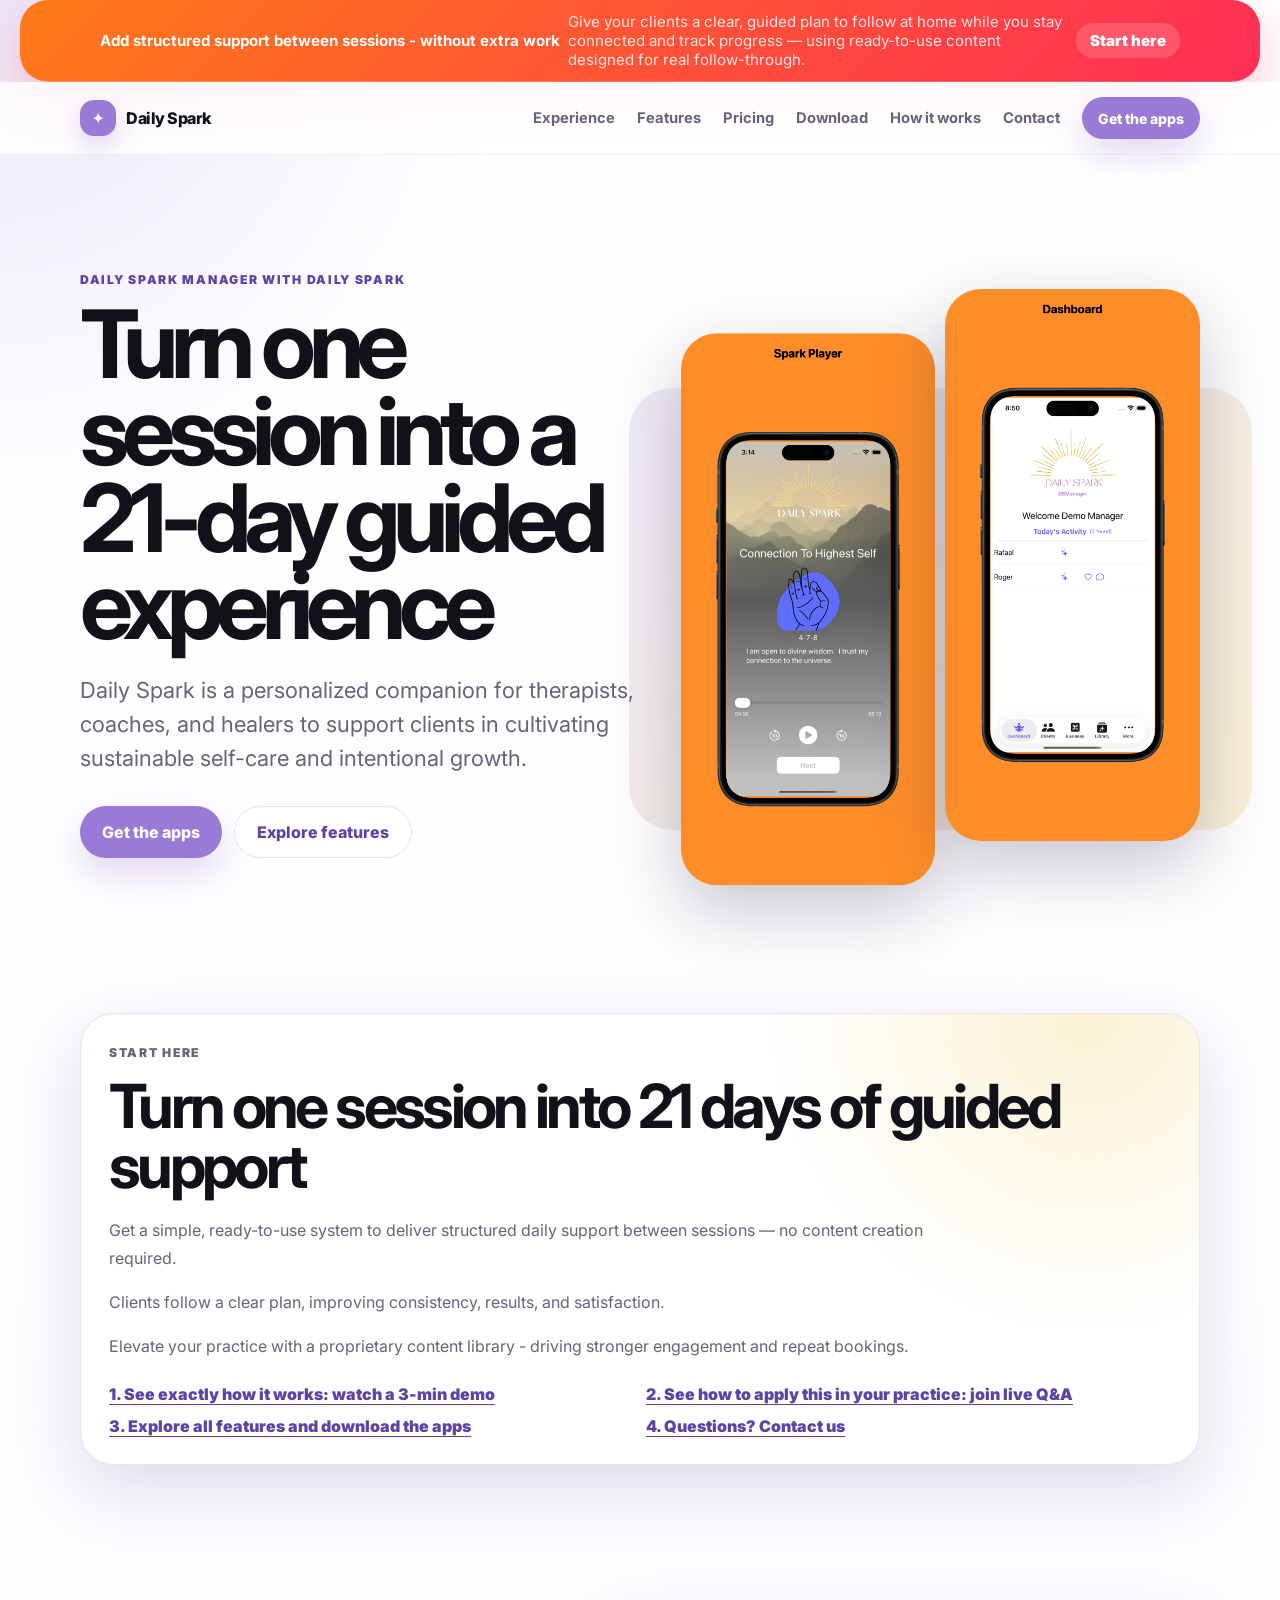
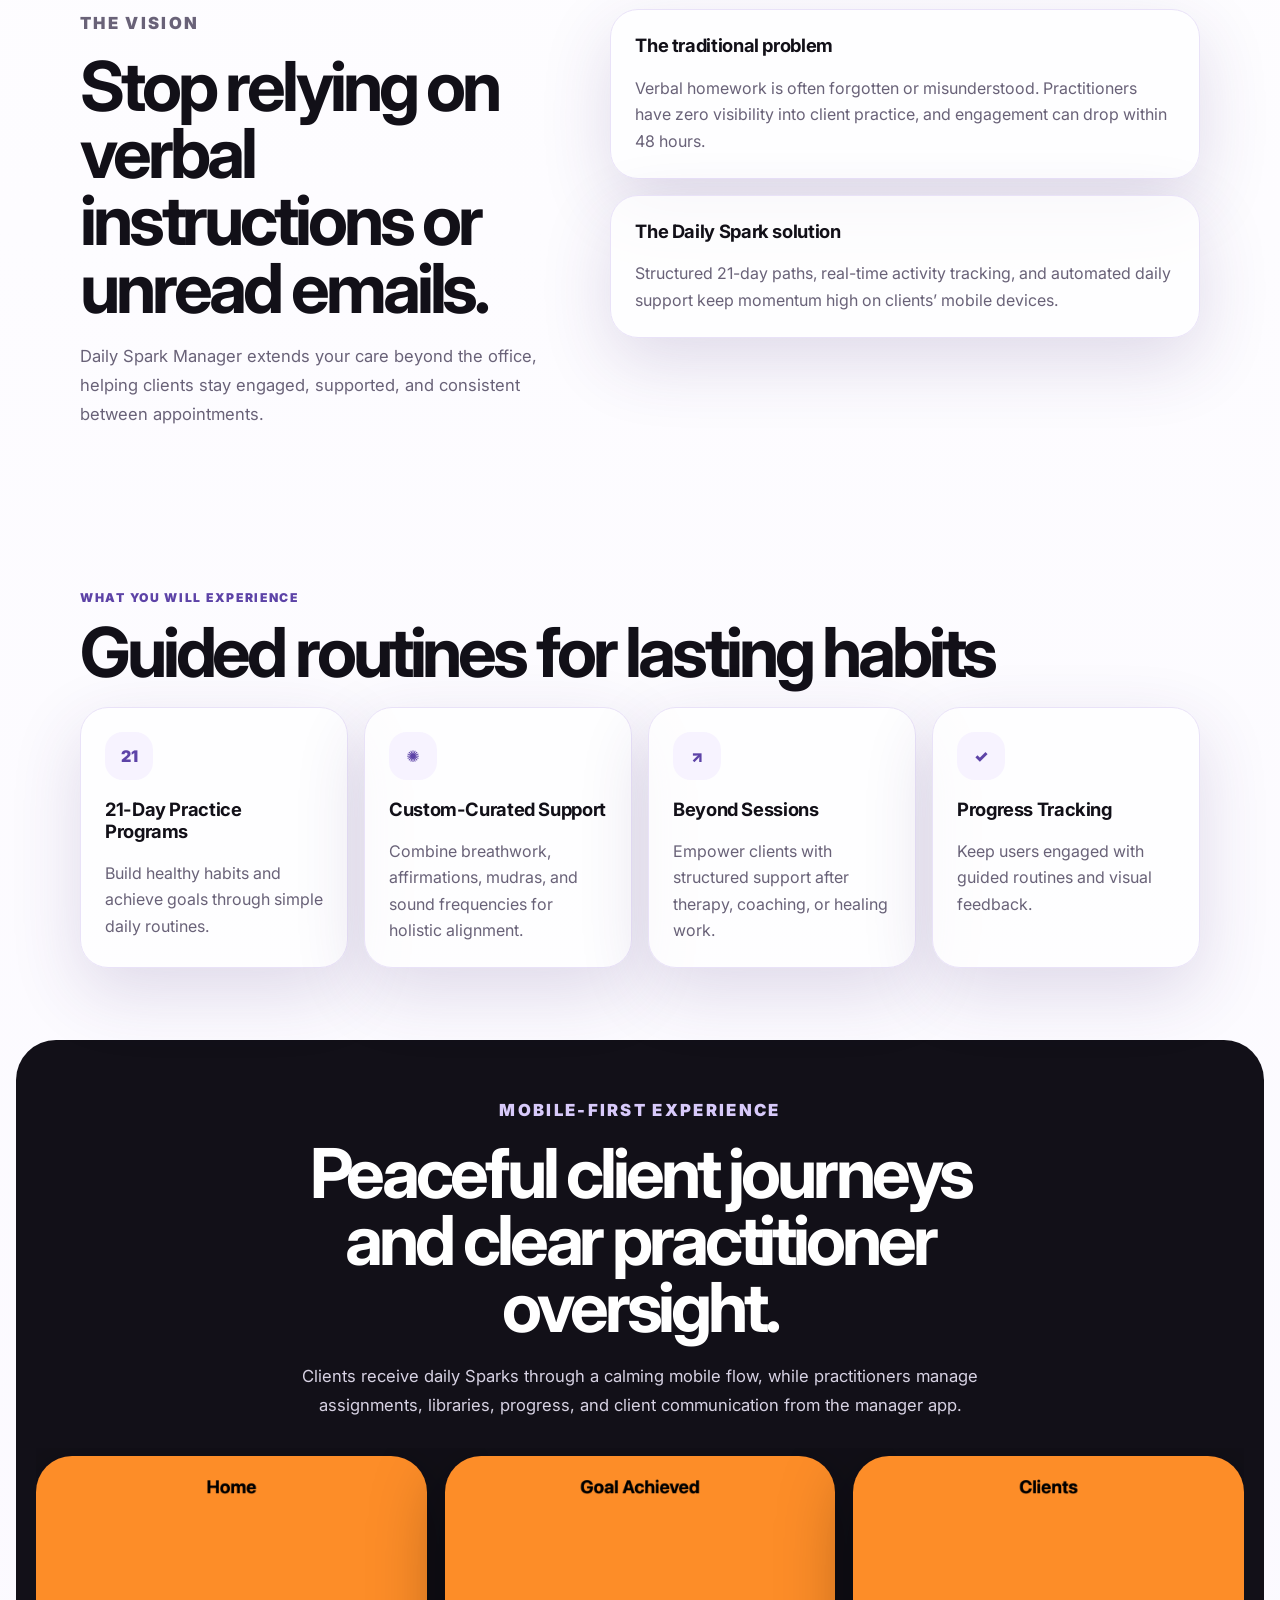
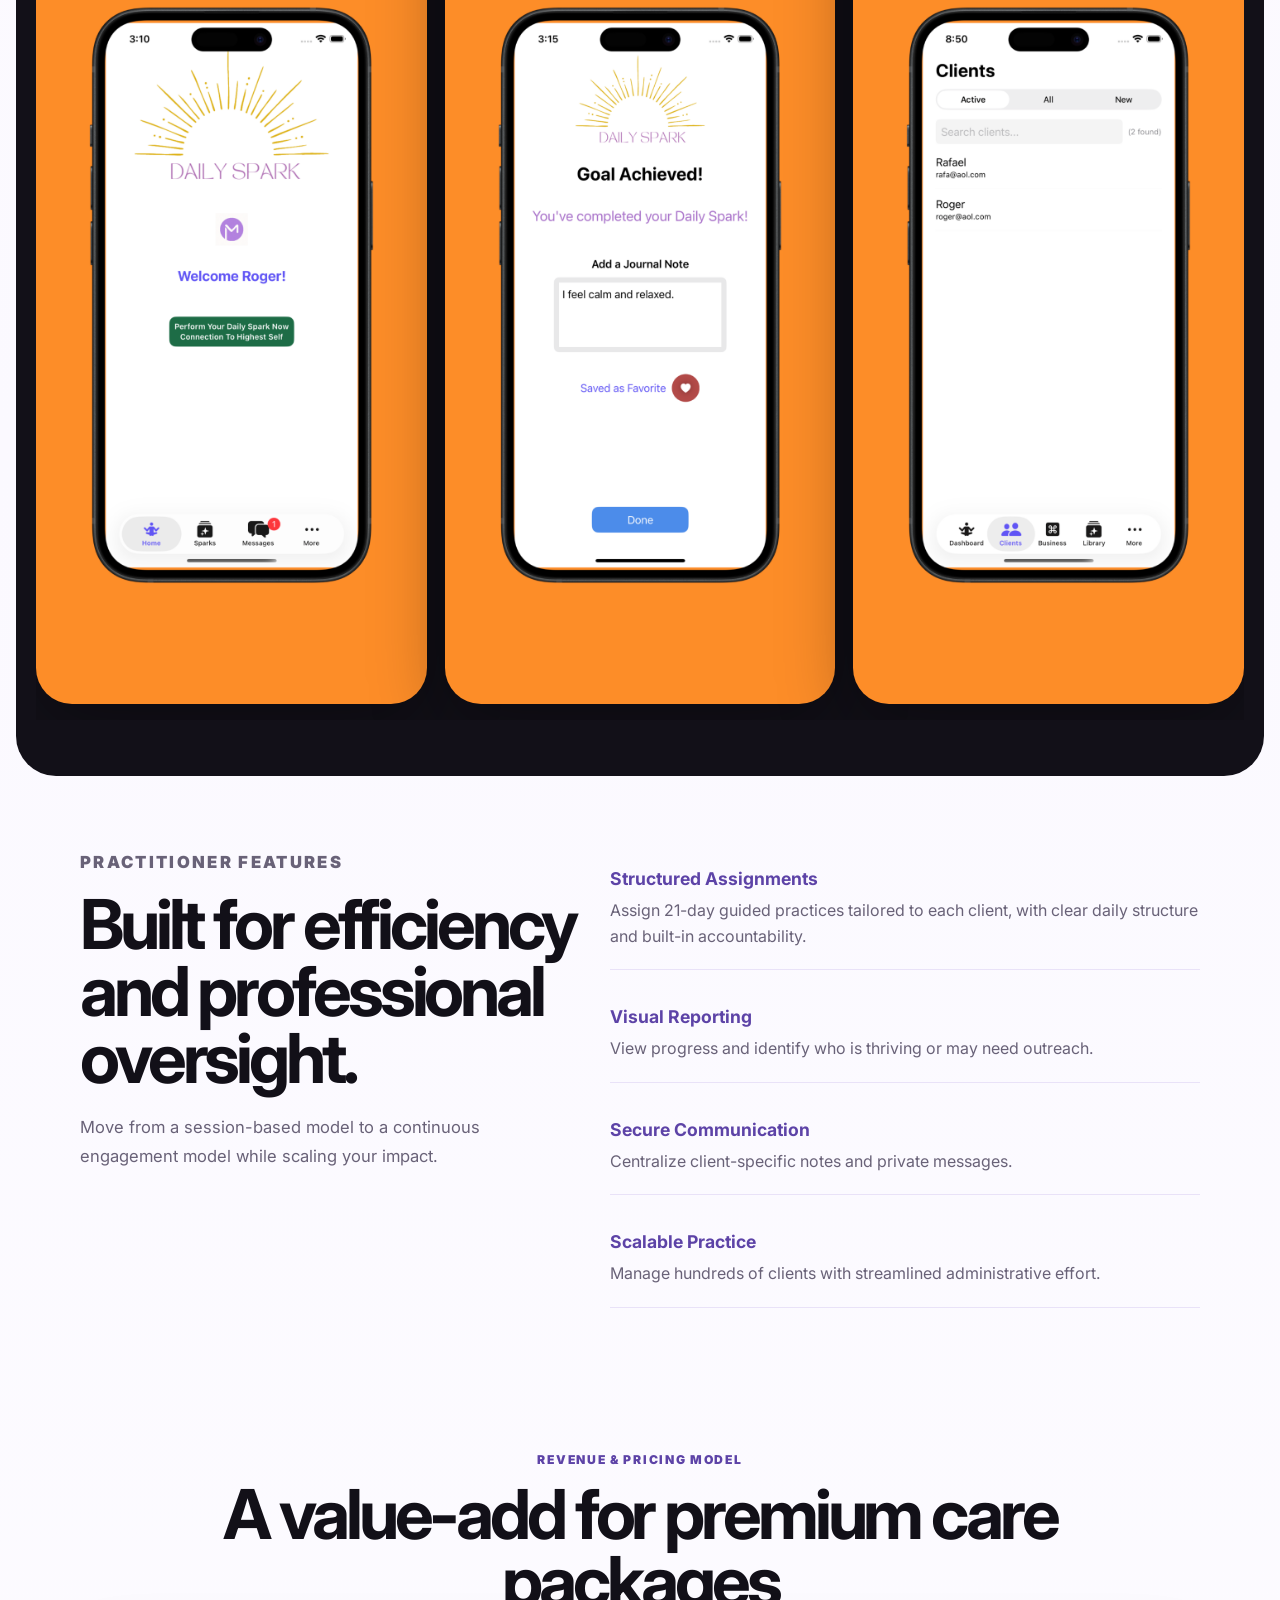
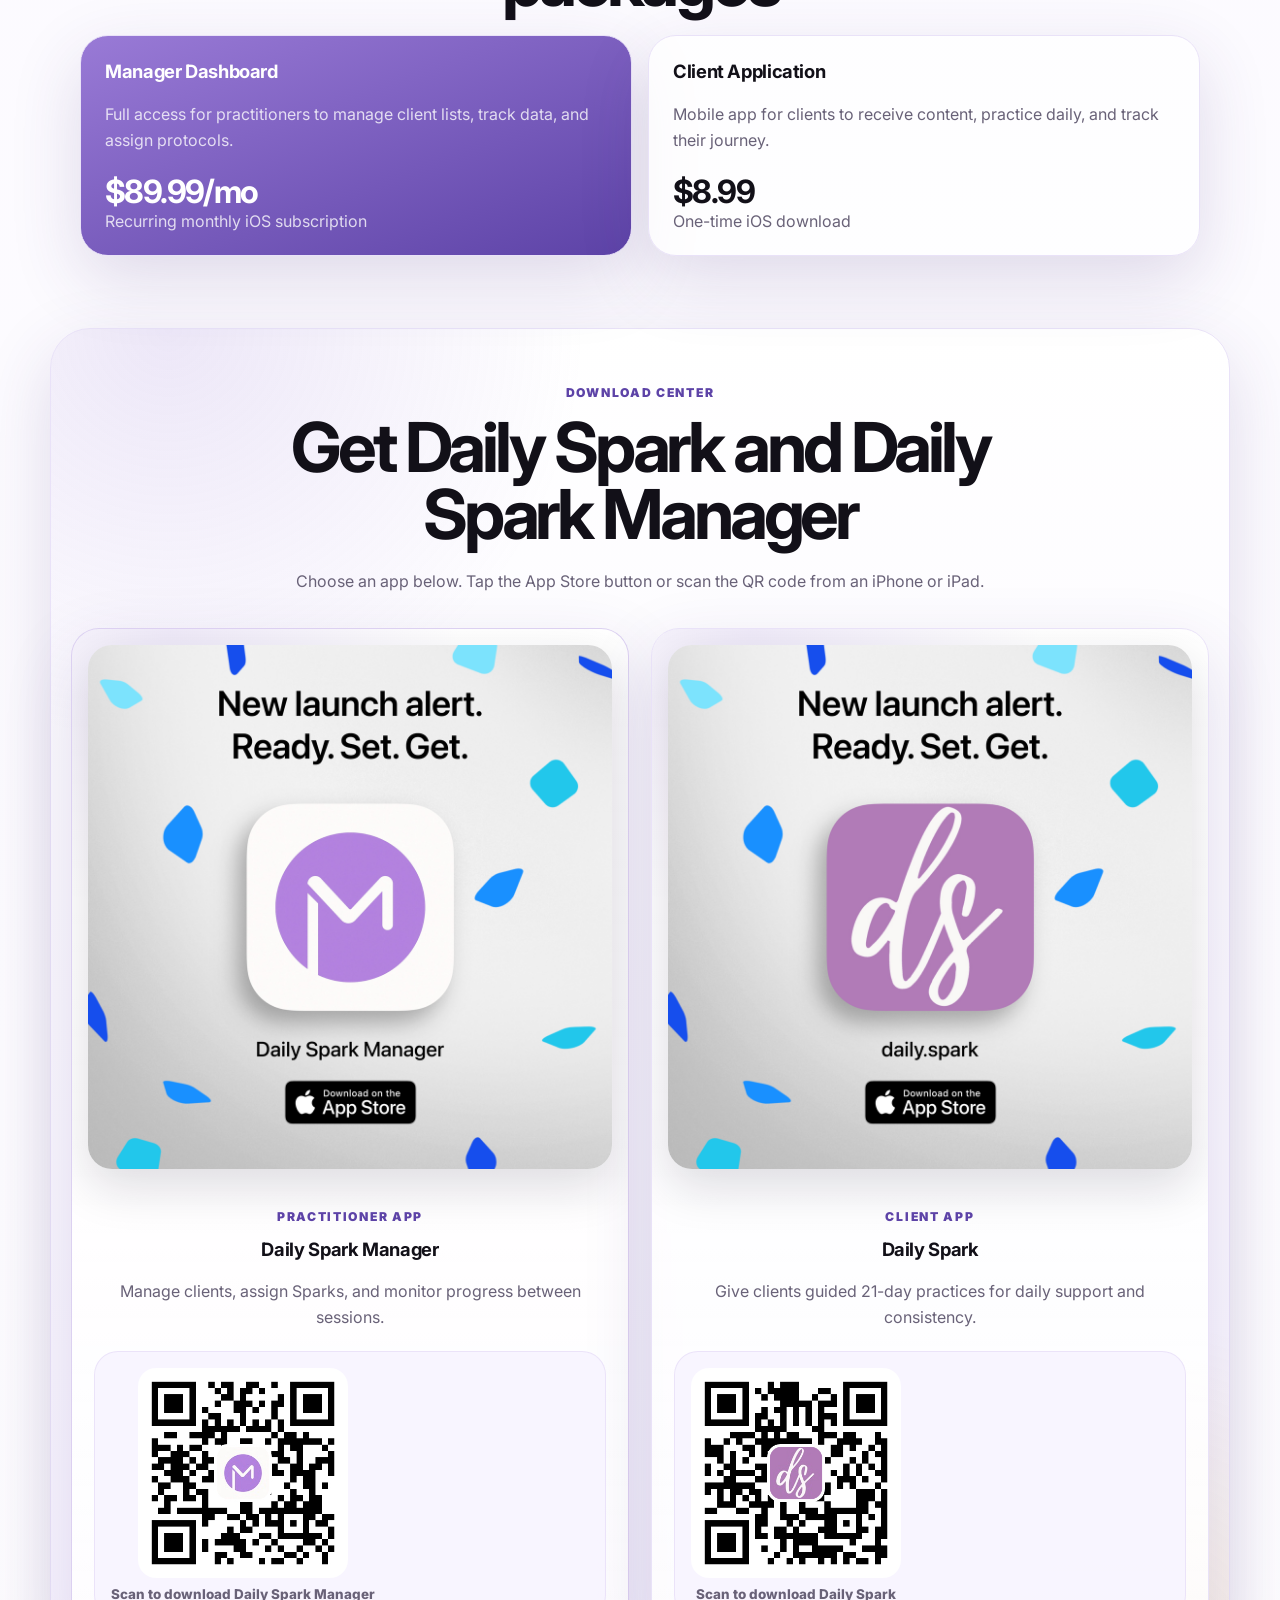
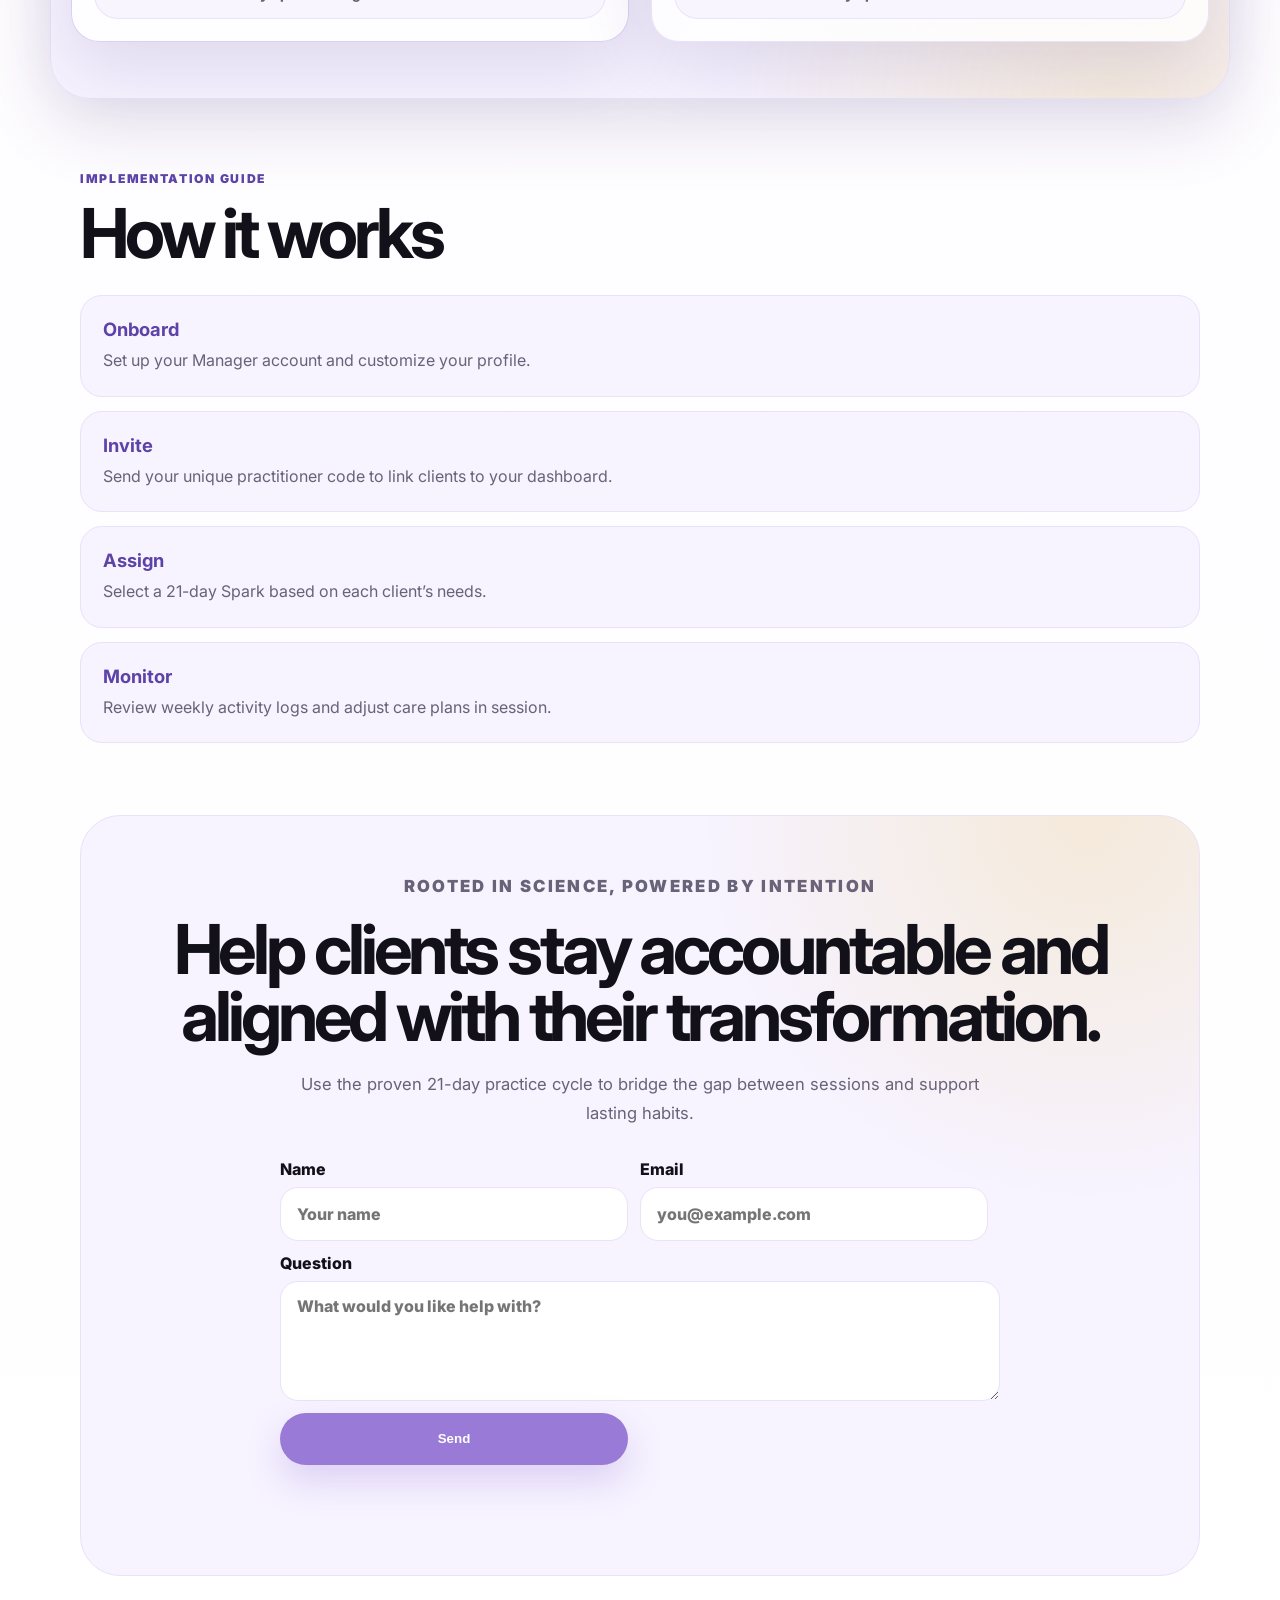
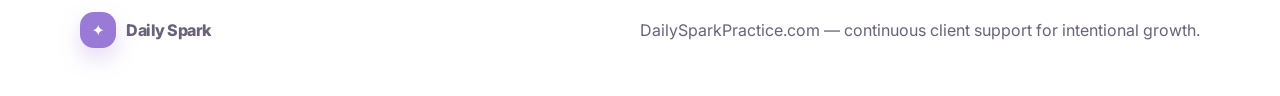
==== index.html @ 226b1ff0 "Add files via upload" ====
<!doctype html>
<html lang="en">
<head>
  <meta charset="utf-8" />
  <meta name="viewport" content="width=device-width, initial-scale=1" />
  <meta name="description" content="Daily Spark Manager helps practitioners turn one session into a guided 21-day client experience." />
  <title>Daily Spark Manager | 21-Day Guided Client Support</title>
  <link rel="preconnect" href="https://fonts.googleapis.com">
  <link rel="preconnect" href="https://fonts.gstatic.com" crossorigin>
  <link href="https://fonts.googleapis.com/css2?family=Inter:wght@400;500;600;700;800&display=swap" rel="stylesheet">
  <link rel="stylesheet" href="styles.css" />
</head>
<body>
  <div class="top-banner" role="region" aria-label="Getting started with Daily Spark Practice">
    <div class="top-banner-inner">
      <strong>Add structured support between sessions - without extra work</strong>
      <span>Give your clients a clear, guided plan to follow at home while you stay connected and track progress — using ready-to-use content designed for real follow-through.</span>
      <a href="#start-here">Start here</a>
    </div>
  </div>

  <header class="site-header" id="top">
    <nav class="nav" aria-label="Primary navigation">
      <a class="brand" href="#top" aria-label="Daily Spark home">
        <span class="brand-mark">✦</span>
        <span>Daily Spark</span>
      </a>
      <button class="nav-toggle" aria-controls="nav-links" aria-expanded="false">
        <span class="sr-only">Open menu</span>
        <span></span><span></span><span></span>
      </button>
      <div class="nav-links" id="nav-links">
        <a href="#experience">Experience</a>
        <a href="#features">Features</a>
        <a href="#pricing">Pricing</a>
        <a href="#download">Download</a>
        <a href="#how-it-works">How it works</a>
        <a href="#demo" data-conversion="contact_nav_click">Contact</a>
        <a class="button button-small" href="#download">Get the apps</a>
      </div>
    </nav>
  </header>

  <main>
    <section class="hero section" id="launch">
      <div class="hero-copy">
        <p class="eyebrow">Daily Spark Manager with Daily Spark</p>
        <h1>Turn one session into a 21-day guided experience</h1>
        <p class="lead">Daily Spark is a personalized companion for therapists, coaches, and healers to support clients in cultivating sustainable self-care and intentional growth.</p>
        <div class="hero-actions">
          <a class="button" href="#download">Get the apps</a>
          <a class="button button-ghost" href="#features">Explore features</a>
        </div>
      </div>
      <div class="hero-visual" aria-label="Daily Spark mobile app previews">
        <img src="assets/images/Daily-Spark-v1.2.6-iPhone-16e-6.7-Simple_2.png" alt="Daily Spark audio player screen on a phone mockup" />
        <img src="assets/images/DSManager-v1.26-iPhone-16e-6.7-Simple_0.png" alt="Daily Spark Manager dashboard screen on a phone mockup" />
      </div>
    </section>

    <section class="section start-here" id="start-here" aria-labelledby="start-title">
      <div class="start-card">
        <p class="eyebrow">Start here</p>
        <h2 id="start-title">Turn one session into 21 days of guided support</h2>
        <p>Get a simple, ready-to-use system to deliver structured daily support between sessions — no content creation required.</p>
        <p>Clients follow a clear plan, improving consistency, results, and satisfaction.</p>
        <p>Elevate your practice with a proprietary content library - driving stronger engagement and repeat bookings.</p>
        <div class="start-links" aria-label="Daily Spark Practice getting started links">
          <a  href="https://firebasestorage.googleapis.com/v0/b/dailyspark-f4dd8.firebasestorage.app/o/videos%2Fdsmanager-demo.mp4?alt=media&token=21f65a8e-a44b-440c-9970-813dde9a15a5" target="_blank" rel="noopener">1. See exactly how it works: watch a 3-min demo</a>
          <a href="https://meet.google.com/mmx-ggti-ioh" target="_blank" rel="noopener">2. See how to apply this in your practice: join live Q&amp;A</a>
          <a href="https://dailysparkpractice.com/" target="_blank" rel="noopener">3. Explore all features and download the apps</a>
          <a href="#demo" data-conversion="contact_start_here_click">4. Questions? Contact us</a>
        </div>
      </div>
    </section>

    <section class="section split" id="vision">
      <div>
        <p class="eyebrow">The vision</p>
        <h2>Stop relying on verbal instructions or unread emails.</h2>
        <p>Daily Spark Manager extends your care beyond the office, helping clients stay engaged, supported, and consistent between appointments.</p>
      </div>
      <div class="comparison">
        <article>
          <h3>The traditional problem</h3>
          <p>Verbal homework is often forgotten or misunderstood. Practitioners have zero visibility into client practice, and engagement can drop within 48 hours.</p>
        </article>
        <article>
          <h3>The Daily Spark solution</h3>
          <p>Structured 21-day paths, real-time activity tracking, and automated daily support keep momentum high on clients’ mobile devices.</p>
        </article>
      </div>
    </section>

    <section class="section cards-section" id="experience">
      <p class="eyebrow">What you will experience</p>
      <h2>Guided routines for lasting habits</h2>
      <div class="cards">
        <article class="card">
          <span>21</span>
          <h3>21-Day Practice Programs</h3>
          <p>Build healthy habits and achieve goals through simple daily routines.</p>
        </article>
        <article class="card">
          <span>✺</span>
          <h3>Custom-Curated Support</h3>
          <p>Combine breathwork, affirmations, mudras, and sound frequencies for holistic alignment.</p>
        </article>
        <article class="card">
          <span>↗</span>
          <h3>Beyond Sessions</h3>
          <p>Empower clients with structured support after therapy, coaching, or healing work.</p>
        </article>
        <article class="card">
          <span>✓</span>
          <h3>Progress Tracking</h3>
          <p>Keep users engaged with guided routines and visual feedback.</p>
        </article>
      </div>
    </section>

    <section class="section app-showcase" aria-label="Daily Spark app screenshots">
      <div class="showcase-copy">
        <p class="eyebrow">Mobile-first experience</p>
        <h2>Peaceful client journeys and clear practitioner oversight.</h2>
        <p>Clients receive daily Sparks through a calming mobile flow, while practitioners manage assignments, libraries, progress, and client communication from the manager app.</p>
      </div>
      <div class="phone-strip">
        <img src="assets/images/Daily-Spark-v1.2.6-iPhone-16e-6.7-Simple_0.png" alt="Daily Spark home screen" />
        <img src="assets/images/Daily-Spark-v1.2.6-iPhone-16e-6.7-Simple_3.png" alt="Daily Spark goal achieved screen" />
        <img src="assets/images/DSManager-v1.26-iPhone-16e-6.7-Simple_1.png" alt="Daily Spark Manager clients screen" />
      </div>
    </section>

    <section class="section split" id="features">
      <div>
        <p class="eyebrow">Practitioner features</p>
        <h2>Built for efficiency and professional oversight.</h2>
        <p>Move from a session-based model to a continuous engagement model while scaling your impact.</p>
      </div>
      <div class="feature-list">
        <div><strong>Structured Assignments</strong><span>Assign 21-day guided practices tailored to each client, with clear daily structure and built-in accountability.</span></div>
        <div><strong>Visual Reporting</strong><span>View progress and identify who is thriving or may need outreach.</span></div>
        <div><strong>Secure Communication</strong><span>Centralize client-specific notes and private messages.</span></div>
        <div><strong>Scalable Practice</strong><span>Manage hundreds of clients with streamlined administrative effort.</span></div>
      </div>
    </section>

    <section class="section pricing" id="pricing">
      <p class="eyebrow">Revenue & pricing model</p>
      <h2>A value-add for premium care packages</h2>
      <div class="pricing-grid">
        <article class="price-card featured">
          <h3>Manager Dashboard</h3>
          <p>Full access for practitioners to manage client lists, track data, and assign protocols.</p>
          <strong>$89.99/mo</strong>
          <span>Recurring monthly iOS subscription</span>
        </article>
        <article class="price-card">
          <h3>Client Application</h3>
          <p>Mobile app for clients to receive content, practice daily, and track their journey.</p>
          <strong>$8.99</strong>
          <span>One-time iOS download</span>
        </article>
      </div>
    </section>


    <section class="section download" id="download" aria-labelledby="download-title">
      <div class="download-copy">
        <p class="eyebrow">Download center</p>
        <h2 id="download-title">Get Daily Spark and Daily Spark Manager</h2>
        <p class="device-message" id="device-message">Choose an app below. Tap the App Store button or scan the QR code from an iPhone or iPad.</p>
      </div>

      <div class="download-grid download-grid-enhanced">
        <article class="download-card download-card-enhanced featured-download">
          <a class="launch-art-link" data-app="manager" href="https://apple.co/4cHG4O9" target="_blank" rel="noopener" aria-label="Open Daily Spark Manager on the App Store">
            <img class="launch-art" src="assets/images/launch-manager.png" alt="Daily Spark Manager launch alert with App Store badge">
          </a>
          <div class="download-content">
            <div>
              <p class="eyebrow">Practitioner app</p>
              <h3>Daily Spark Manager</h3>
              <p>Manage clients, assign Sparks, and monitor progress between sessions.</p>
            </div>
            <div class="download-actions" aria-label="Daily Spark Manager App Store and QR code links">
              <figure class="qr-wrap">
                <img class="qr" src="assets/images/qr-manager.png" alt="QR code for Daily Spark Manager on the App Store">
                <figcaption>Scan to download Daily Spark Manager</figcaption>
              </figure>
            </div>
          </div>
        </article>

        <article class="download-card download-card-enhanced">
          <a class="launch-art-link" data-app="daily" href="https://apple.co/4tFrUmq" target="_blank" rel="noopener" aria-label="Open Daily Spark on the App Store">
            <img class="launch-art" src="assets/images/launch-daily-spark.png" alt="Daily Spark launch alert with App Store badge">
          </a>
          <div class="download-content">
            <div>
              <p class="eyebrow">Client app</p>
              <h3>Daily Spark</h3>
              <p>Give clients guided 21-day practices for daily support and consistency.</p>
            </div>
            <div class="download-actions" aria-label="Daily Spark App Store and QR code links">
              <figure class="qr-wrap">
                <img class="qr" src="assets/images/qr-daily-spark.png" alt="QR code for Daily Spark on the App Store">
                <figcaption>Scan to download Daily Spark</figcaption>
              </figure>
            </div>
          </div>
        </article>
      </div>
    </section>

    <section class="section timeline" id="how-it-works">
      <p class="eyebrow">Implementation guide</p>
      <h2>How it works</h2>
      <ol>
        <li><strong>Onboard</strong><span>Set up your Manager account and customize your profile.</span></li>
        <li><strong>Invite</strong><span>Send your unique practitioner code to link clients to your dashboard.</span></li>
        <li><strong>Assign</strong><span>Select a 21-day Spark based on each client’s needs.</span></li>
        <li><strong>Monitor</strong><span>Review weekly activity logs and adjust care plans in session.</span></li>
      </ol>
    </section>

    <section class="section cta" id="demo">
      <p class="eyebrow">Rooted in science, powered by intention</p>
      <h2>Help clients stay accountable and aligned with their transformation.</h2>
      <p>Use the proven 21-day practice cycle to bridge the gap between sessions and support lasting habits.</p>
      <form class="demo-form" action="https://formspree.io/f/mvzlazrd" method="POST" aria-label="Contact form">
        <label>
          <span>Name</span>
          <input type="text" name="name" placeholder="Your name" required>
        </label>
        <label>
          <span>Email</span>
          <input type="email" name="email" placeholder="you@example.com" required>
        </label>
        <label class="full-field">
          <span>Question</span>
          <textarea name="message" placeholder="What would you like help with?"></textarea>
        </label>
        <input type="hidden" name="source" value="DailySparkPractice.com contact form">
        <input type="hidden" name="_subject" value="New Daily Spark Practice prospect">
        <button class="button" type="submit">Send</button>
      </form>
      <p class="form-note" role="status" aria-live="polite"></p>
      <div class="submission-success-panel" hidden>
        <div class="success-icon" aria-hidden="true">✓</div>
        <h3>Thanks, we’ll be in contact soon!</h3>
        <p>We received your information and will follow up shortly.</p>
      </div>
    </section>
  </main>

  <footer class="footer">
    <a class="brand" href="#top"><span class="brand-mark">✦</span><span>Daily Spark</span></a>
    <p>DailySparkPractice.com — continuous client support for intentional growth.</p>
  </footer>


  <div class="first-visit-modal" id="first-visit-modal" aria-hidden="true">
    <div class="modal-backdrop" data-modal-close></div>
    <section class="modal-card" role="dialog" aria-modal="true" aria-labelledby="modal-title">
      <button class="modal-close" type="button" data-modal-close aria-label="Close getting started pop-up">×</button>
      <p class="eyebrow">Start here</p>
      <h2 id="modal-title">Add structured support between sessions—without extra work</h2>
      <p>Give your clients a clear, guided plan to follow at home while you stay connected and track progress—using ready-to-use content designed for real follow-through.</p>
      <div class="modal-actions">
        <a class="button video-link" href="https://firebasestorage.googleapis.com/v0/b/dailyspark-f4dd8.firebasestorage.app/o/videos%2Fdsmanager-demo.mp4?alt=media&token=21f65a8e-a44b-440c-9970-813dde9a15a5" target="_blank" rel="noopener">1. See exactly how it works: watch a 3-min demo</a>
        <a class="button button-ghost" href="https://meet.google.com/mmx-ggti-ioh" target="_blank" rel="noopener">2. See how to apply this in your practice: join live Q&amp;A</a>
        <a class="text-link" href="https://dailysparkpractice.com/" target="_blank" rel="noopener">3. Explore all features and download the apps</a>
        <a class="text-link" href="#demo" data-conversion="contact_modal_click">4. Questions? Contact us</a>
      </div>
    </section>
  </div>


  <script type="module" src="script.js"></script>
</body>
</html>
---- styles.css ----
:root {
  --spark: #997AD6;
  --spark-dark: #5d43a7;
  --ink: #121018;
  --muted: #696278;
  --soft: #f7f3ff;
  --line: #e9e2f8;
  --white: #ffffff;
  --gold: #e8b818;
  --radius: 28px;
  --shadow: 0 24px 70px rgba(67, 45, 120, 0.16);
}

* { box-sizing: border-box; }

html { scroll-behavior: smooth; }

body {
  margin: 0;
  font-family: Inter, system-ui, -apple-system, BlinkMacSystemFont, "Segoe UI", sans-serif;
  color: var(--ink);
  background:
    radial-gradient(circle at top left, rgba(153, 122, 214, 0.18), transparent 32rem),
    linear-gradient(180deg, #fff 0%, #fbf9ff 45%, #fff 100%);
}

img { display: block; max-width: 100%; }

a { color: inherit; text-decoration: none; }

.section {
  width: min(1120px, calc(100% - 32px));
  margin: 0 auto;
  padding: 72px 0;
}

.site-header {
  position: sticky;
  top: 0;
  z-index: 20;
  background: rgba(255, 255, 255, 0.82);
  backdrop-filter: blur(18px);
  border-bottom: 1px solid rgba(153, 122, 214, 0.12);
}

.nav {
  width: min(1120px, calc(100% - 32px));
  margin: 0 auto;
  min-height: 72px;
  display: flex;
  align-items: center;
  justify-content: space-between;
  gap: 24px;
}

.brand {
  display: inline-flex;
  align-items: center;
  gap: 10px;
  font-weight: 800;
  letter-spacing: -0.03em;
}

.brand-mark {
  display: grid;
  place-items: center;
  width: 36px;
  height: 36px;
  border-radius: 14px;
  background: var(--spark);
  color: var(--white);
  box-shadow: 0 10px 22px rgba(153, 122, 214, 0.28);
}

.nav-links {
  display: flex;
  align-items: center;
  gap: 22px;
  color: var(--muted);
  font-weight: 700;
  font-size: 0.92rem;
}

.nav-links a:hover { color: var(--spark-dark); }

.nav-toggle { display: none; }

.button {
  display: inline-flex;
  justify-content: center;
  align-items: center;
  min-height: 52px;
  padding: 0 22px;
  border: 0;
  border-radius: 999px;
  background: var(--spark);
  color: var(--white);
  font-weight: 800;
  cursor: pointer;
  box-shadow: 0 16px 34px rgba(153, 122, 214, 0.28);
}

.button-small {
  min-height: 42px;
  padding: 0 16px;
  font-size: 0.88rem;
}

.button-ghost {
  background: var(--white);
  color: var(--spark-dark);
  border: 1px solid var(--line);
  box-shadow: none;
}

.hero {
  min-height: calc(100svh - 72px);
  display: grid;
  grid-template-columns: 1fr;
  gap: 38px;
  align-items: center;
  padding-top: 48px;
}

.eyebrow {
  margin: 0 0 14px;
  color: var(--spark-dark);
  text-transform: uppercase;
  letter-spacing: 0.14em;
  font-size: 0.76rem;
  font-weight: 900;
}

h1, h2, h3, p { margin-top: 0; }

h1 {
  font-size: clamp(2.8rem, 12vw, 5.9rem);
  line-height: 0.92;
  letter-spacing: -0.075em;
  margin-bottom: 24px;
}

h2 {
  font-size: clamp(2rem, 7vw, 4.3rem);
  line-height: 0.98;
  letter-spacing: -0.06em;
  margin-bottom: 20px;
}

h3 {
  font-size: 1.15rem;
  letter-spacing: -0.02em;
}

.lead {
  font-size: clamp(1.1rem, 4vw, 1.38rem);
  line-height: 1.55;
  color: var(--muted);
  max-width: 760px;
}

.hero-actions {
  display: grid;
  gap: 12px;
  margin-top: 30px;
}

.hero-visual {
  position: relative;
  display: grid;
  grid-template-columns: 1fr 1fr;
  align-items: end;
  gap: 10px;
}

.hero-visual::before {
  content: "";
  position: absolute;
  inset: 18% -10% 2%;
  border-radius: 44px;
  background: linear-gradient(135deg, rgba(153, 122, 214, 0.15), rgba(232, 184, 24, 0.18));
  z-index: -1;
}

.hero-visual img {
  border-radius: 36px;
  filter: drop-shadow(0 24px 35px rgba(22, 14, 42, 0.24));
}

.hero-visual img:first-child { transform: translateY(8%); }

.split {
  display: grid;
  gap: 28px;
}

.split > div > p,
.showcase-copy p,
.cta p {
  color: var(--muted);
  line-height: 1.75;
  font-size: 1.04rem;
}

.comparison,
.feature-list,
.pricing-grid,
.cards {
  display: grid;
  gap: 16px;
}

.comparison article,
.card,
.price-card {
  padding: 24px;
  border: 1px solid var(--line);
  border-radius: var(--radius);
  background: rgba(255, 255, 255, 0.74);
  box-shadow: var(--shadow);
}

.comparison p,
.card p,
.price-card p {
  color: var(--muted);
  line-height: 1.65;
  margin-bottom: 0;
}

.card span {
  display: inline-grid;
  place-items: center;
  width: 48px;
  height: 48px;
  margin-bottom: 18px;
  border-radius: 18px;
  color: var(--spark-dark);
  background: var(--soft);
  font-weight: 900;
}

.app-showcase {
  width: min(1280px, calc(100% - 32px));
  padding: 56px 20px;
  border-radius: 40px;
  background: var(--ink);
  color: var(--white);
  overflow: hidden;
}

.app-showcase .eyebrow { color: #d8cafa; }

.showcase-copy { max-width: 760px; margin: 0 auto 28px; text-align: center; }

.showcase-copy p { color: #d7d2e3; }

.phone-strip {
  display: grid;
  grid-template-columns: repeat(3, minmax(185px, 1fr));
  gap: 18px;
  overflow-x: auto;
  padding: 8px 0 16px;
  scroll-snap-type: x mandatory;
}

.phone-strip img {
  min-width: 220px;
  border-radius: 36px;
  scroll-snap-align: center;
  filter: drop-shadow(0 20px 36px rgba(0, 0, 0, 0.35));
}

.feature-list div {
  display: grid;
  gap: 8px;
  padding: 20px 0;
  border-bottom: 1px solid var(--line);
}

.feature-list strong { color: var(--spark-dark); font-size: 1.1rem; }
.feature-list span { color: var(--muted); line-height: 1.65; }

.pricing { text-align: center; }

.price-card {
  text-align: left;
}

.price-card strong {
  display: block;
  margin-top: 18px;
  font-size: 2rem;
  letter-spacing: -0.05em;
}

.price-card span { color: var(--muted); }

.price-card.featured {
  background: linear-gradient(160deg, var(--spark), var(--spark-dark));
  color: var(--white);
}

.price-card.featured p,
.price-card.featured span { color: rgba(255,255,255,0.78); }

.timeline ol {
  list-style: none;
  padding: 0;
  margin: 28px 0 0;
  display: grid;
  gap: 14px;
}

.timeline li {
  display: grid;
  gap: 8px;
  padding: 22px;
  border-radius: 22px;
  background: var(--soft);
  border: 1px solid var(--line);
}

.timeline strong {
  color: var(--spark-dark);
  font-size: 1.15rem;
}

.timeline span { color: var(--muted); line-height: 1.6; }

.cta {
  text-align: center;
  padding: 56px 22px;
  border-radius: 40px;
  background:
    radial-gradient(circle at 90% 0%, rgba(232, 184, 24, 0.16), transparent 24rem),
    var(--soft);
  border: 1px solid var(--line);
}

.cta p { max-width: 720px; margin-inline: auto; }

.demo-form {
  margin: 30px auto 0;
  max-width: 720px;
  display: grid;
  gap: 12px;
  text-align: left;
}

.demo-form label {
  display: grid;
  gap: 8px;
  font-weight: 800;
}

input {
  width: 100%;
  min-height: 54px;
  border: 1px solid var(--line);
  border-radius: 18px;
  padding: 0 16px;
  font: inherit;
  outline: none;
}

input:focus {
  border-color: var(--spark);
  box-shadow: 0 0 0 4px rgba(153, 122, 214, 0.14);
}

#demo,
#start-here,
#download,
#features,
#pricing,
#how-it-works,
#experience {
  scroll-margin-top: 112px;
}

textarea {
  width: 100%;
  min-height: 120px;
  border: 1px solid var(--line);
  border-radius: 18px;
  padding: 14px 16px;
  font: inherit;
  resize: vertical;
  outline: none;
}

textarea:focus {
  border-color: var(--spark);
  box-shadow: 0 0 0 4px rgba(153, 122, 214, 0.14);
}

.demo-form .full-field {
  grid-column: 1 / -1;
}

.demo-form .button[disabled] {
  cursor: wait;
  opacity: 0.72;
}

.form-note {
  min-height: 24px;
  margin-top: 14px;
  color: var(--spark-dark) !important;
  font-weight: 800;
}

.footer {
  width: min(1120px, calc(100% - 32px));
  margin: 0 auto;
  padding: 36px 0 48px;
  display: grid;
  gap: 16px;
  color: var(--muted);
}

.sr-only {
  position: absolute;
  width: 1px;
  height: 1px;
  overflow: hidden;
  clip: rect(0,0,0,0);
}


.download {
  width: min(1180px, calc(100% - 32px));
  padding: 56px 20px;
  border-radius: 40px;
  background:
    radial-gradient(circle at 10% 0%, rgba(153, 122, 214, 0.18), transparent 26rem),
    radial-gradient(circle at 90% 100%, rgba(232, 184, 24, 0.14), transparent 24rem),
    linear-gradient(180deg, #ffffff, #f7f3ff);
  border: 1px solid var(--line);
  box-shadow: var(--shadow);
}

.download-copy {
  max-width: 780px;
  margin: 0 auto 32px;
  text-align: center;
}

.device-message {
  color: var(--muted);
  line-height: 1.7;
  margin-bottom: 0;
}

.download-grid {
  display: grid;
  gap: 22px;
}

.download-grid-enhanced {
  align-items: stretch;
}

.download-card {
  display: grid;
  gap: 18px;
  justify-items: center;
  padding: 24px;
  border: 1px solid var(--line);
  border-radius: 28px;
  background: rgba(255, 255, 255, 0.86);
  text-align: center;
}

.download-card-enhanced {
  position: relative;
  overflow: hidden;
  padding: 0;
  align-content: start;
  background:
    linear-gradient(180deg, rgba(255,255,255,0.96), rgba(255,255,255,0.82));
  box-shadow: 0 24px 70px rgba(67, 45, 120, 0.14);
}

.download-card-enhanced::before {
  content: "";
  position: absolute;
  inset: 0;
  background: radial-gradient(circle at 18% 0%, rgba(153, 122, 214, 0.16), transparent 18rem);
  pointer-events: none;
}

.featured-download {
  border-color: rgba(153, 122, 214, 0.34);
}

.launch-art-link {
  position: relative;
  z-index: 1;
  display: block;
  width: 100%;
  padding: 16px 16px 0;
  transition: transform 180ms ease, filter 180ms ease;
}

.launch-art-link:hover {
  transform: translateY(-2px);
  filter: drop-shadow(0 12px 24px rgba(22, 14, 42, 0.16));
}

.launch-art {
  width: 100%;
  border-radius: 24px;
  box-shadow: 0 18px 48px rgba(22, 14, 42, 0.14);
}

.download-content {
  position: relative;
  z-index: 1;
  display: grid;
  gap: 20px;
  width: 100%;
  padding: 22px;
}

.download-card p:not(.eyebrow) {
  color: var(--muted);
  line-height: 1.65;
  margin-bottom: 0;
}

.download-actions {
  display: grid;
  gap: 18px;
  align-items: center;
  justify-items: center;
  padding: 16px;
  border-radius: 24px;
  background: rgba(247, 243, 255, 0.82);
  border: 1px solid rgba(153, 122, 214, 0.14);
}

.qr-wrap {
  display: grid;
  gap: 8px;
  justify-items: center;
  margin: 0;
}

.qr-wrap figcaption {
  color: var(--muted);
  font-size: 0.84rem;
  font-weight: 800;
}

.qr {
  width: min(210px, 70vw);
  border-radius: 18px;
  background: var(--white);
  margin: 0 auto;
  display: block;
}

.store-link {
  display: inline-flex;
  transition: transform 180ms ease, filter 180ms ease;
}

.store-link:hover {
  transform: translateY(-2px);
  filter: drop-shadow(0 10px 18px rgba(22, 14, 42, 0.18));
}

.store-link img {
  width: 184px;
  height: auto;
}

html.device-ios .download-card {
  border-color: rgba(153, 122, 214, 0.36);
}

html.device-ios .device-message::after {
  content: " We detected an iPhone or iPad, so the buttons and launch graphics open directly in the App Store.";
}

html.device-android .device-message::after {
  content: " Daily Spark is currently available for iOS. Use the QR code from an iPhone or iPad.";
}

.mobile-download-cta {
  position: fixed;
  left: 16px;
  right: 16px;
  bottom: 16px;
  z-index: 30;
  display: grid;
  place-items: center;
  min-height: 54px;
  border-radius: 999px;
  background: var(--spark);
  color: var(--white);
  font-weight: 900;
  box-shadow: 0 18px 42px rgba(93, 67, 167, 0.35);
}

@media (min-width: 760px) {
  .download-grid {
    grid-template-columns: 1fr 1fr;
  }

  .download-actions {
    grid-template-columns: 1fr auto;
    justify-items: start;
  }

  .qr-wrap {
    justify-items: center;
  }

  .mobile-download-cta {
    display: none;
  }
}

@media (max-width: 780px) {
  .nav-toggle {
    display: inline-grid;
    gap: 5px;
    border: 0;
    background: transparent;
    padding: 8px;
    cursor: pointer;
  }

  .nav-toggle span:not(.sr-only) {
    display: block;
    width: 24px;
    height: 2px;
    background: var(--ink);
    border-radius: 99px;
  }

  .nav-links {
    position: absolute;
    inset: 72px 16px auto;
    display: none;
    padding: 18px;
    border: 1px solid var(--line);
    border-radius: 24px;
    background: var(--white);
    box-shadow: var(--shadow);
    flex-direction: column;
    align-items: stretch;
  }

  .nav-links.open { display: flex; }

  .nav-links .button { width: 100%; }
}

@media (min-width: 760px) {
  .hero {
    grid-template-columns: 1.04fr 0.96fr;
    padding-top: 64px;
  }

  .hero-actions {
    display: flex;
    align-items: center;
  }

  .split {
    grid-template-columns: 0.92fr 1.08fr;
    align-items: start;
  }

  .cards {
    grid-template-columns: repeat(4, 1fr);
  }

  .pricing-grid {
    grid-template-columns: 1fr 1fr;
  }

  .demo-form {
    grid-template-columns: 1fr 1fr auto;
    align-items: end;
  }

  .footer {
    grid-template-columns: auto 1fr;
    align-items: center;
    justify-content: space-between;
  }

  .footer p { text-align: right; margin: 0; }
}

.top-banner {
  background: linear-gradient(90deg, var(--spark-dark), var(--spark));
  color: var(--white);
  border-bottom: 1px solid rgba(255, 255, 255, 0.18);
}

.top-banner-inner {
  width: min(1120px, calc(100% - 32px));
  min-height: 54px;
  margin: 0 auto;
  display: grid;
  gap: 8px;
  align-items: center;
  padding: 12px 0;
  font-size: 0.94rem;
}

.top-banner-inner span { color: rgba(255, 255, 255, 0.84); }

.top-banner-inner a {
  justify-self: start;
  padding: 8px 14px;
  border-radius: 999px;
  background: rgba(255, 255, 255, 0.16);
  font-weight: 900;
}

.start-here { padding-top: 30px; }

.start-card {
  padding: 28px;
  border-radius: 34px;
  background:
    radial-gradient(circle at 90% 0%, rgba(232, 184, 24, 0.18), transparent 20rem),
    var(--white);
  border: 1px solid var(--line);
  box-shadow: var(--shadow);
}

.start-card h2 { font-size: clamp(2rem, 7vw, 3.8rem); }

.start-card p {
  max-width: 820px;
  color: var(--muted);
  line-height: 1.75;
}

.start-links {
  display: grid;
  gap: 12px;
  margin-top: 24px;
}

.start-links a,
.text-link {
  color: var(--spark-dark);
  font-weight: 900;
  text-decoration: underline;
  text-underline-offset: 4px;
}

.first-visit-modal {
  position: fixed;
  inset: 0;
  z-index: 100;
  display: none;
  place-items: center;
  padding: 20px;
}

.first-visit-modal.open { display: grid; }

.modal-backdrop {
  position: absolute;
  inset: 0;
  background: rgba(18, 16, 24, 0.58);
  backdrop-filter: blur(10px);
}

.modal-card {
  position: relative;
  width: min(680px, 100%);
  max-height: min(780px, calc(100svh - 40px));
  overflow: auto;
  padding: 30px;
  border-radius: 34px;
  background:
    radial-gradient(circle at 92% 0%, rgba(232, 184, 24, 0.18), transparent 20rem),
    var(--white);
  box-shadow: 0 30px 90px rgba(0, 0, 0, 0.28);
}

.modal-card h2 { font-size: clamp(2rem, 7vw, 3.5rem); }

.modal-card p {
  color: var(--muted);
  line-height: 1.7;
}

.modal-close {
  position: absolute;
  top: 14px;
  right: 14px;
  width: 42px;
  height: 42px;
  border: 0;
  border-radius: 999px;
  background: var(--soft);
  color: var(--ink);
  font-size: 1.7rem;
  line-height: 1;
  cursor: pointer;
}

.modal-actions {
  display: grid;
  gap: 12px;
  margin-top: 24px;
}

.modal-actions .button,
.modal-actions .button-ghost { width: 100%; }

body.modal-open { overflow: hidden; }

@media (min-width: 760px) {
  .top-banner-inner {
    grid-template-columns: auto 1fr auto;
  }

  .top-banner-inner a { justify-self: end; }

  .start-links {
    grid-template-columns: repeat(2, minmax(0, 1fr));
  }
}


.text-link {
  display: inline-flex;
  align-items: center;
  justify-content: center;
  margin-top: 4px;
  color: var(--spark-dark);
  font-weight: 900;
  text-decoration: none;
}

.text-link:hover {
  text-decoration: underline;
}

.demo-form.is-submitted {
  display: none;
}

.submission-success-panel {
  max-width: 620px;
  margin: 28px auto 0;
  padding: 28px;
  border-radius: 28px;
  background: var(--white);
  border: 1px solid var(--line);
  box-shadow: var(--shadow);
  text-align: center;
}

.submission-success-panel[hidden] {
  display: none;
}

.success-icon {
  width: 54px;
  height: 54px;
  margin: 0 auto 16px;
  display: grid;
  place-items: center;
  border-radius: 999px;
  background: var(--spark);
  color: var(--white);
  font-weight: 900;
  font-size: 1.4rem;
  box-shadow: 0 14px 30px rgba(153, 122, 214, 0.28);
}

.submission-success-panel h3 {
  margin-bottom: 8px;
  font-size: clamp(1.4rem, 4vw, 2rem);
}

.submission-success-panel p {
  margin-bottom: 0;
  color: var(--muted);
}




.video-link {
  white-space: nowrap;
}


/* --- Enhanced Attention Banner --- */

.top-banner,
.hero-banner,
.announcement-banner {
    background: linear-gradient(135deg, #ff7a18 0%, #ff2d55 100%);
    color: #ffffff;
    border-radius: 28px;
    box-shadow: 0 18px 50px rgba(255, 45, 85, 0.28);
}

.top-banner h1,
.hero-banner h1,
.announcement-banner h1,
.top-banner h2,
.hero-banner h2,
.announcement-banner h2 {
    color: #ffffff;
}

.top-banner p,
.hero-banner p,
.announcement-banner p {
    color: rgba(255,255,255,0.92);
}

@media (min-width: 1200px) {
    .top-banner,
    .hero-banner,
    .announcement-banner {
        max-width: 1440px;
        width: calc(100% - 40px);
        margin-left: auto;
        margin-right: auto;
        padding-left: 64px;
        padding-right: 64px;
    }
}
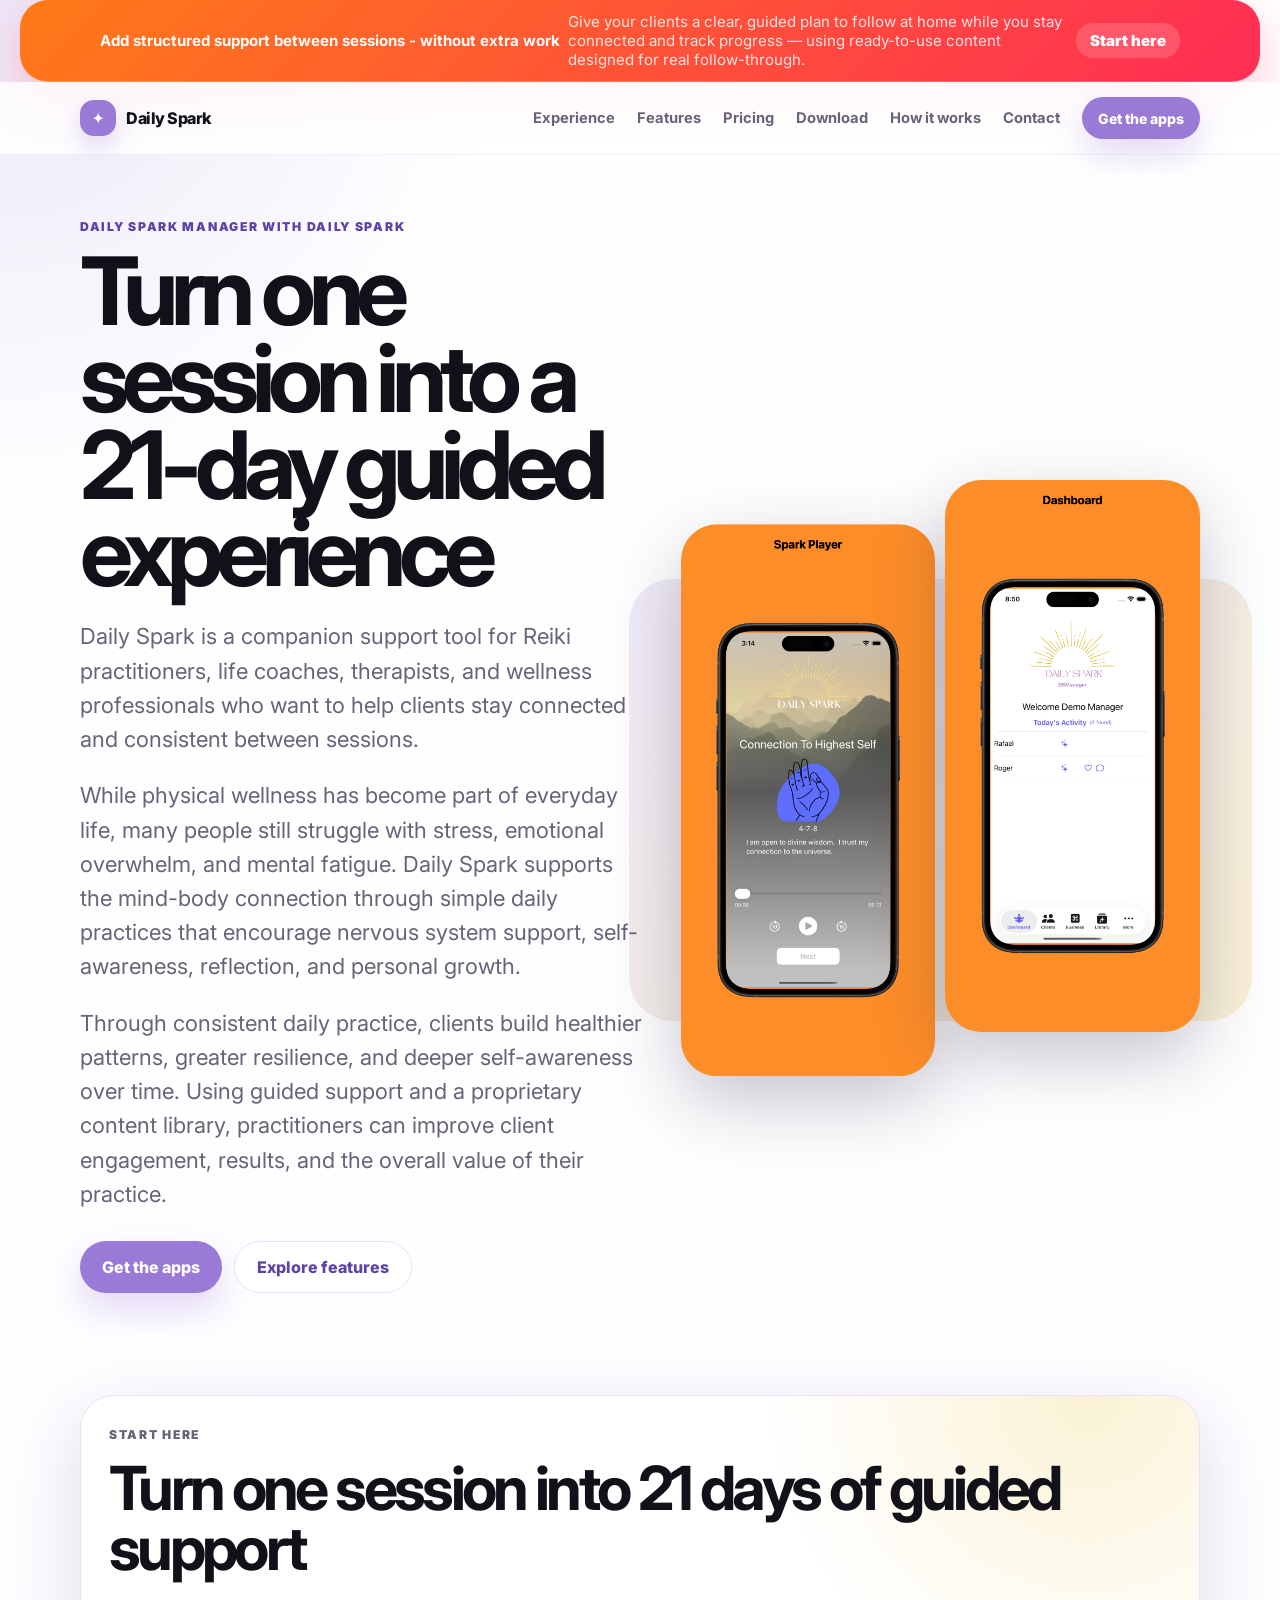
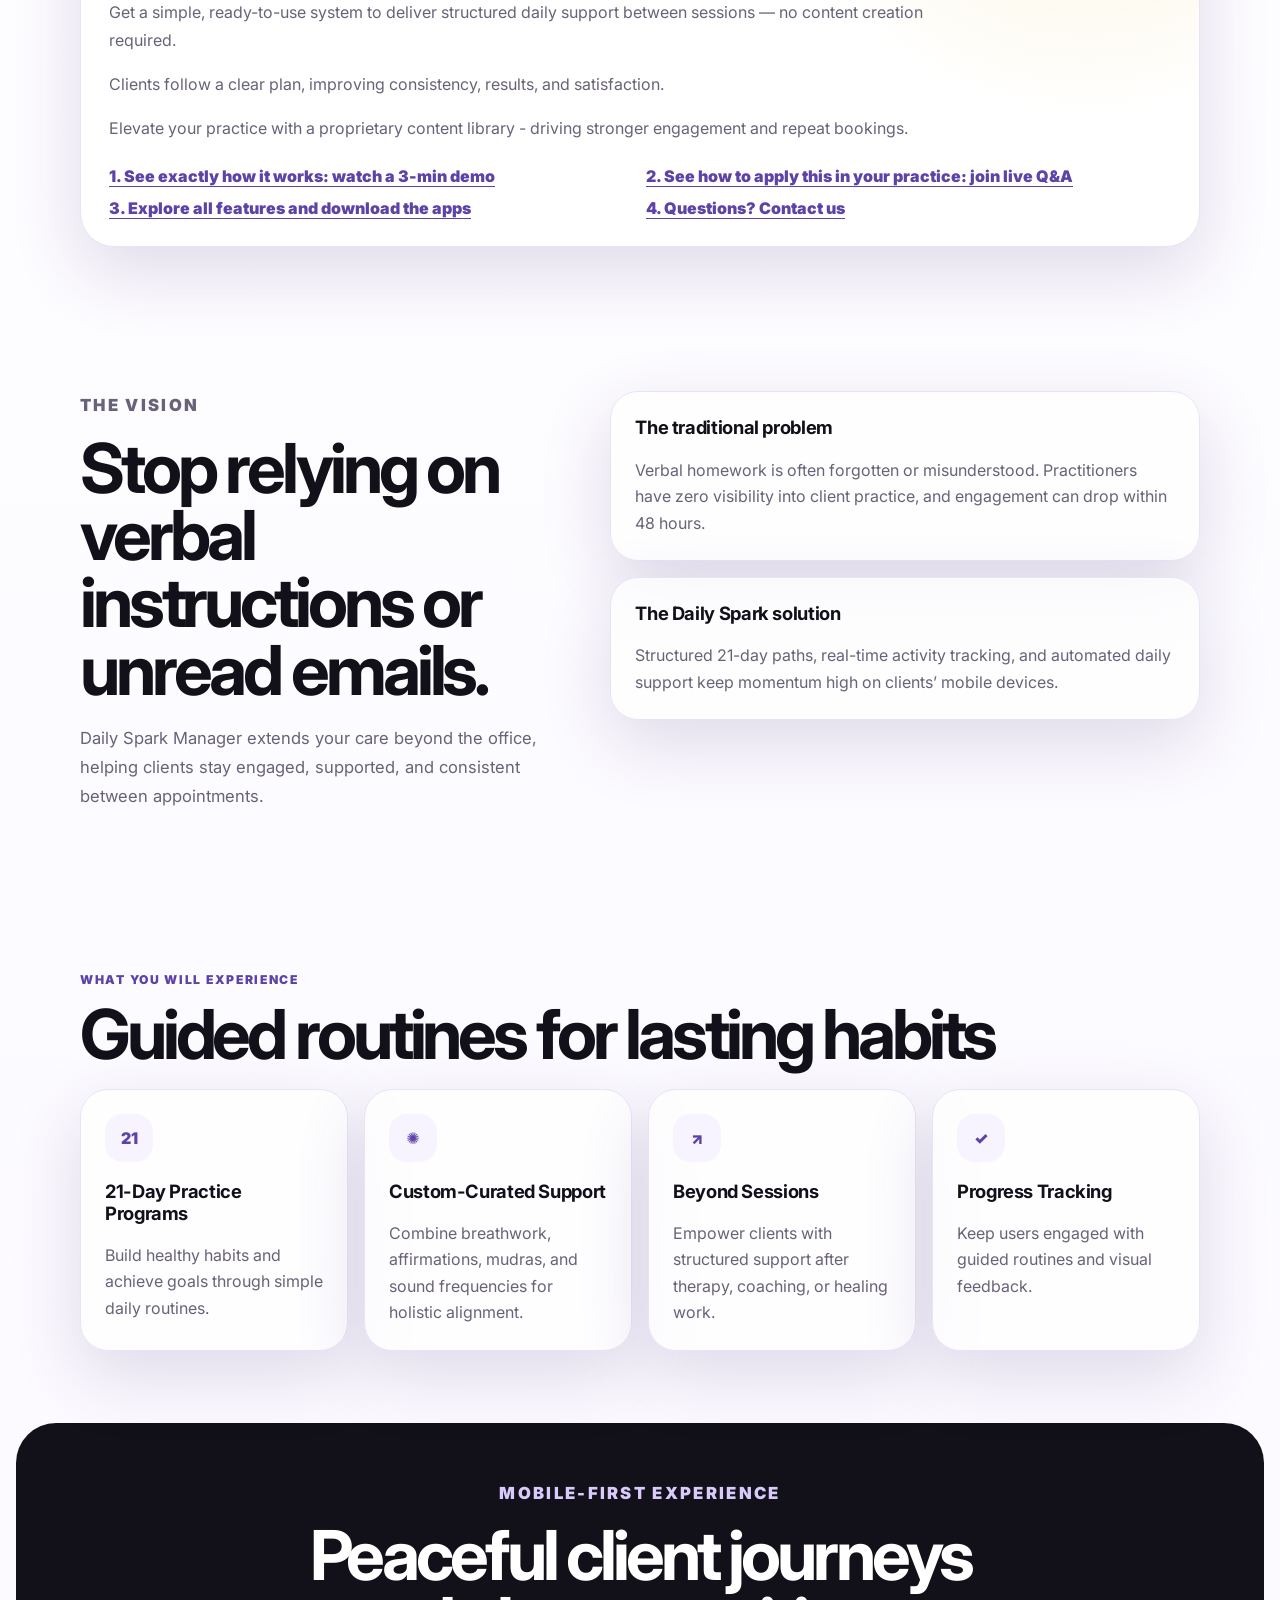
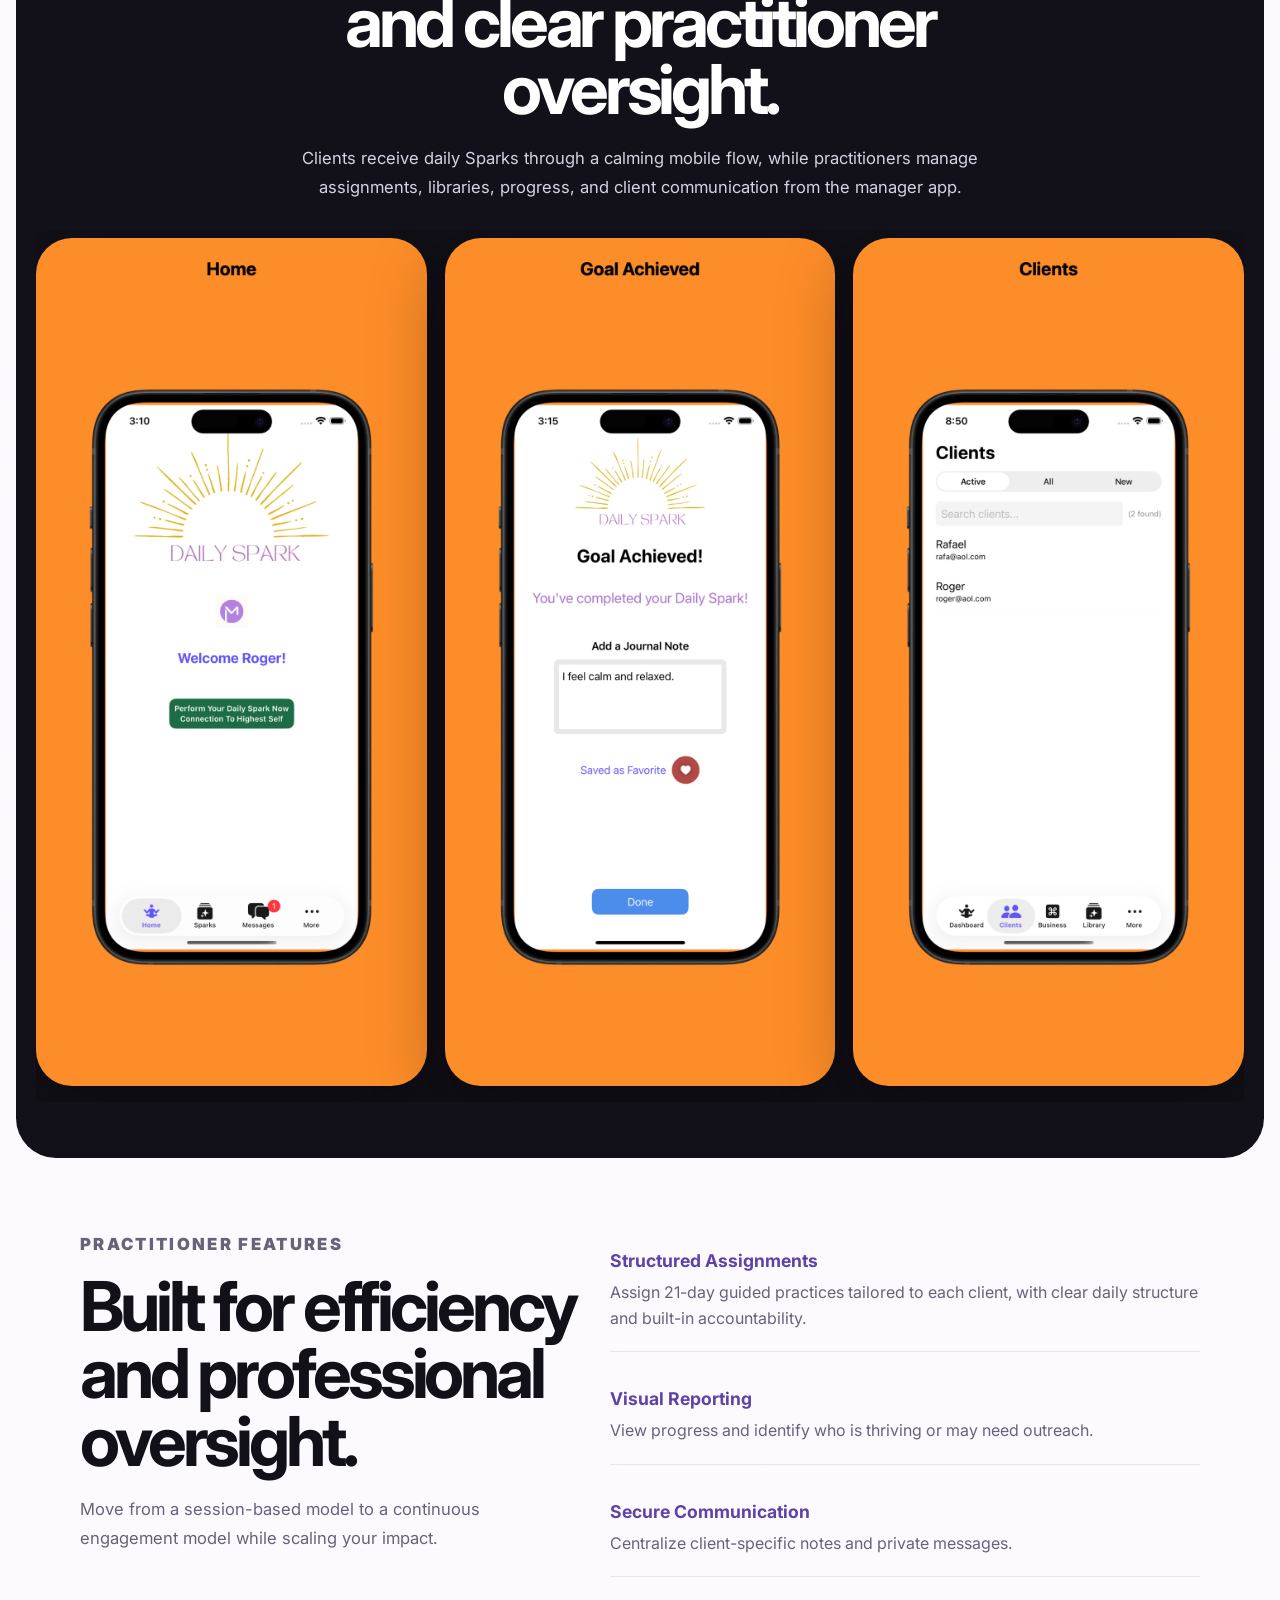
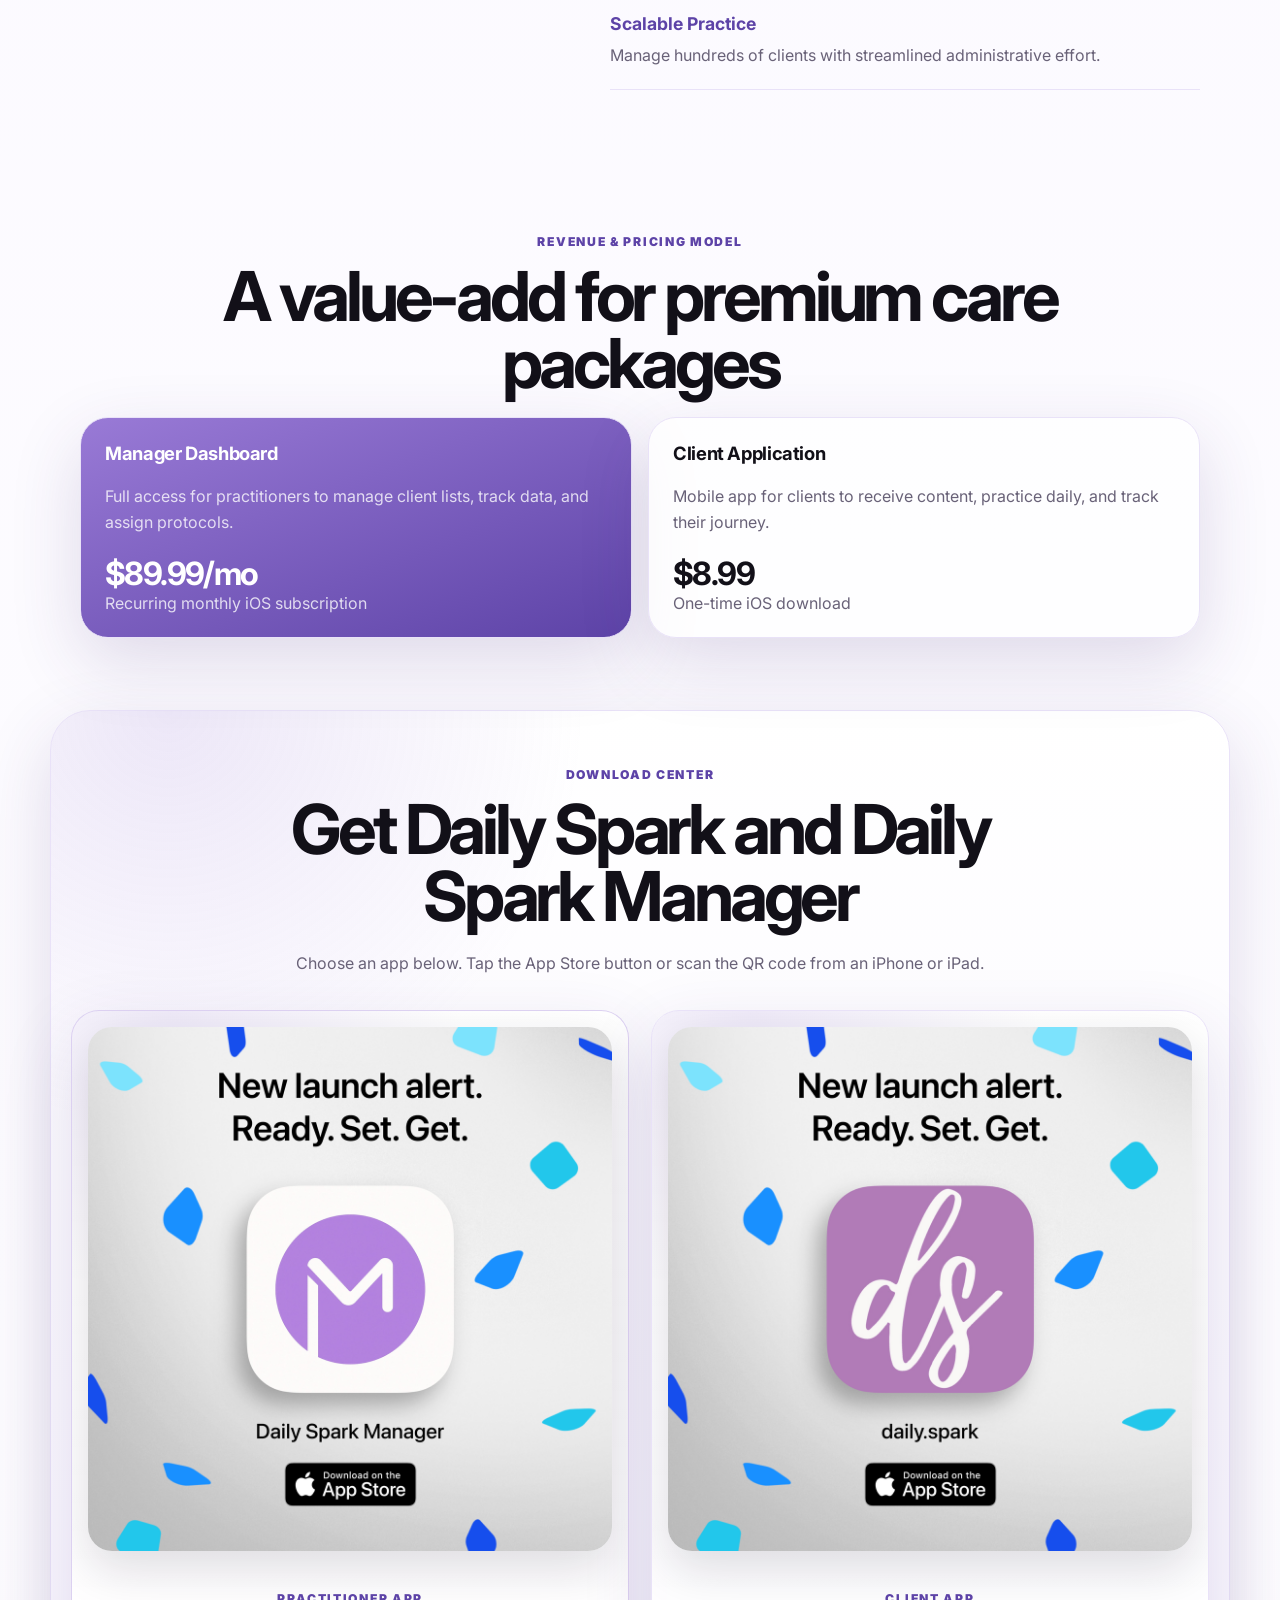
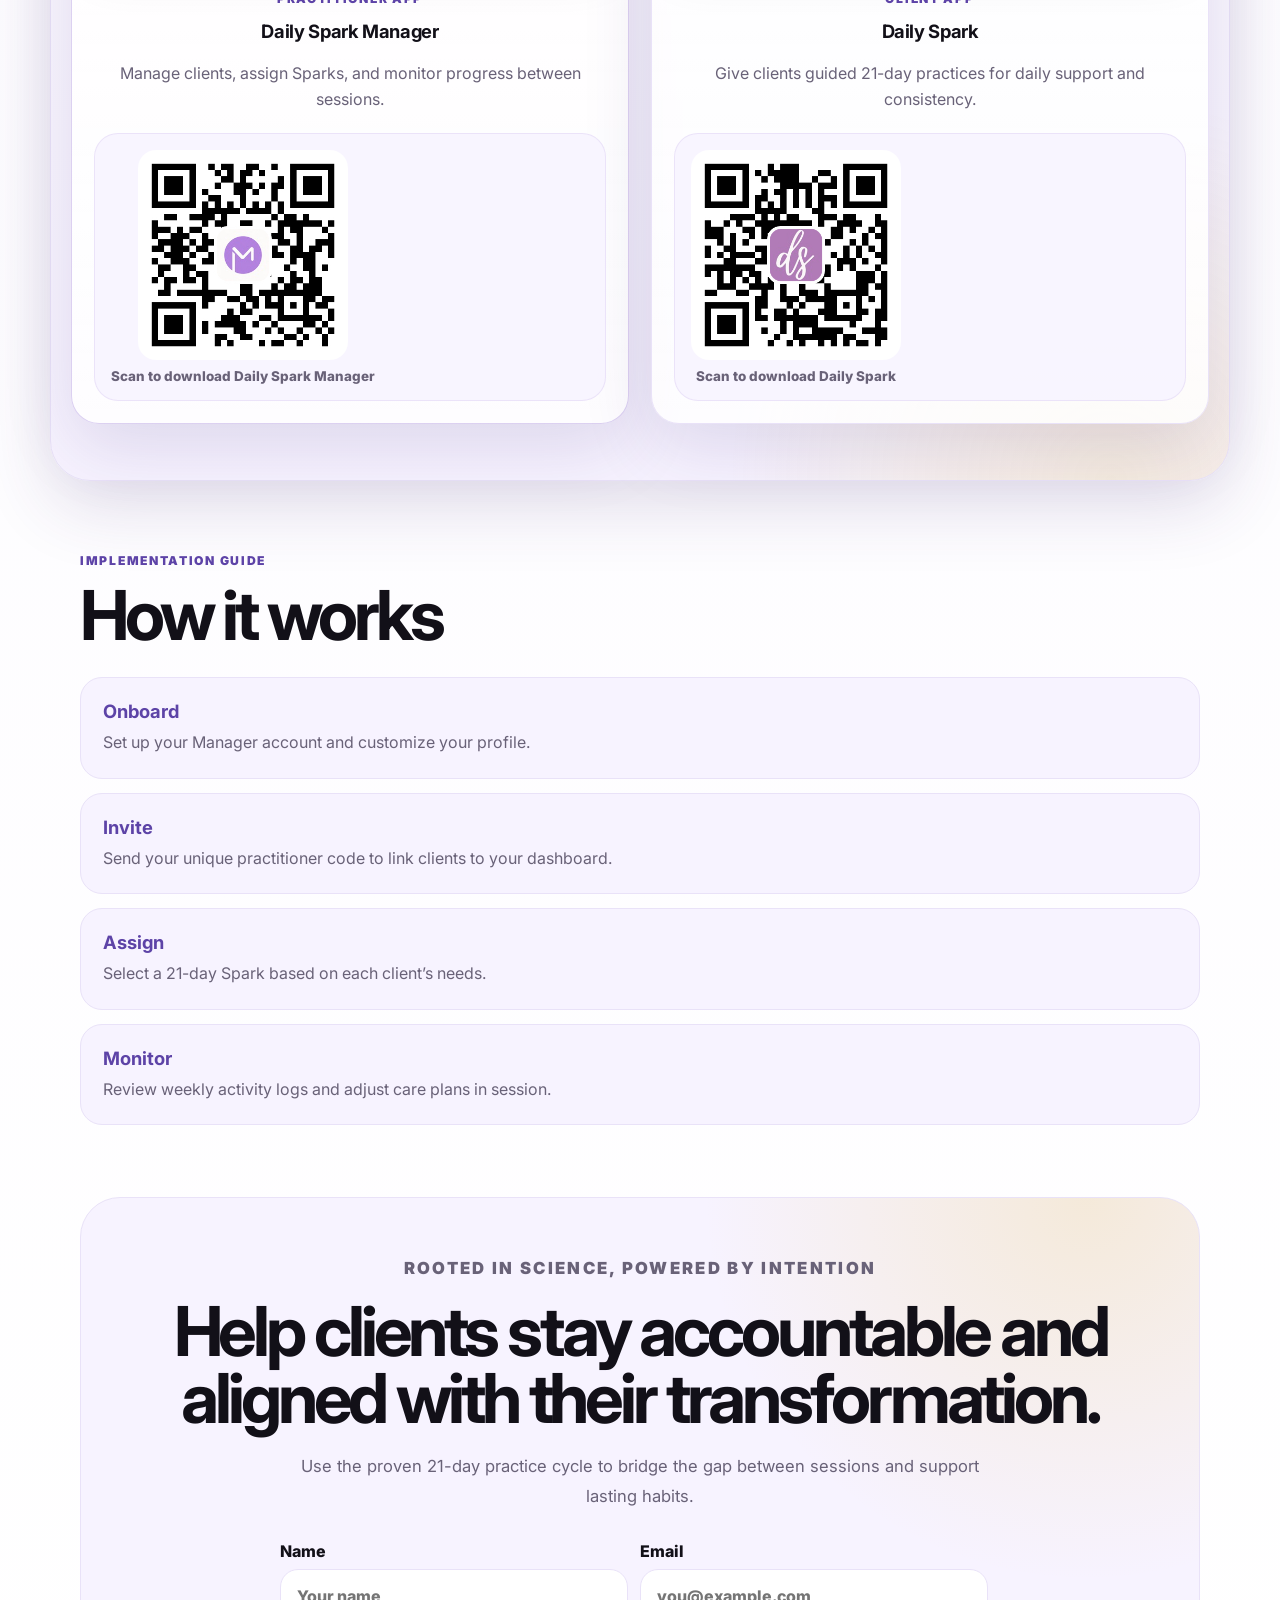
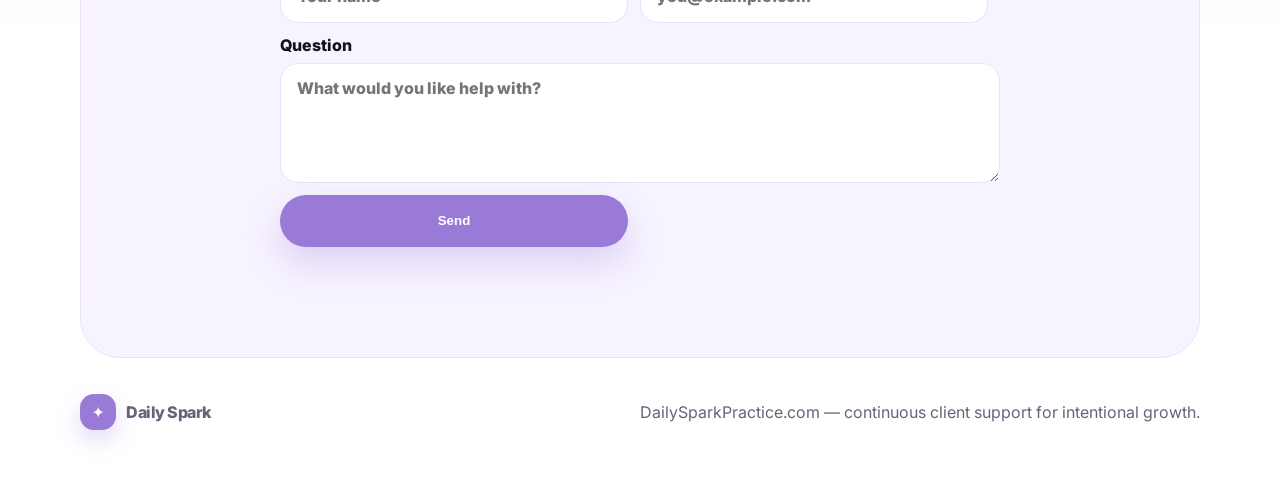
==== commit 3af80884: "Add files via upload" ====
--- a/index.html
+++ b/index.html
@@ -46,7 +46,17 @@
       <div class="hero-copy">
         <p class="eyebrow">Daily Spark Manager with Daily Spark</p>
         <h1>Turn one session into a 21-day guided experience</h1>
-        <p class="lead">Daily Spark is a personalized companion for therapists, coaches, and healers to support clients in cultivating sustainable self-care and intentional growth.</p>
+        <p class="lead">Daily Spark is a companion support tool for Reiki practitioners, life coaches,
+        therapists, and wellness professionals who want to help clients stay connected and
+        consistent between sessions.</p>
+        <p class="lead">While physical wellness has become part of everyday life, many people still struggle
+        with stress, emotional overwhelm, and mental fatigue. Daily Spark supports the
+        mind-body connection through simple daily practices that encourage nervous
+        system support, self-awareness, reflection, and personal growth.</p>
+        <p class="lead">Through consistent daily practice, clients build healthier patterns, greater resilience,
+        and deeper self-awareness over time. Using guided support and a proprietary
+        content library, practitioners can improve client engagement, results, and the overall
+        value of their practice.</p>
         <div class="hero-actions">
           <a class="button" href="#download">Get the apps</a>
           <a class="button button-ghost" href="#features">Explore features</a>
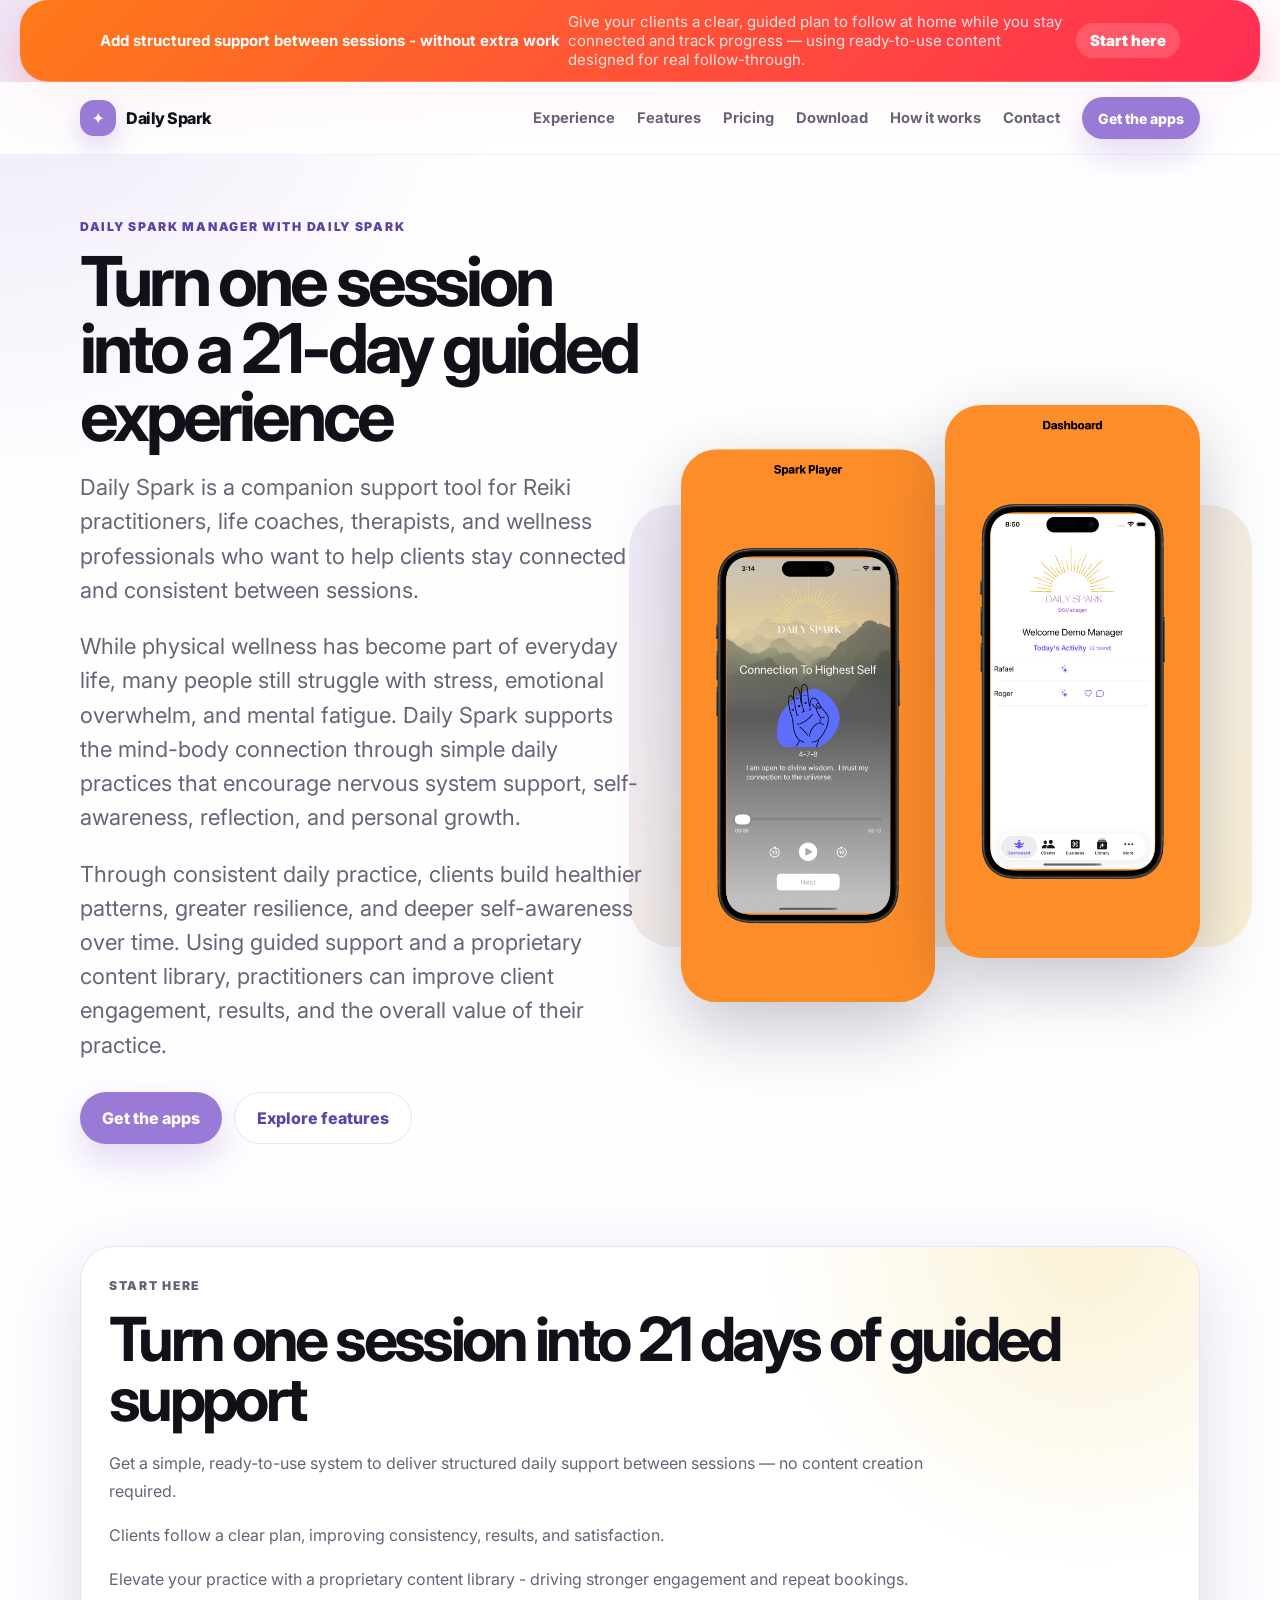
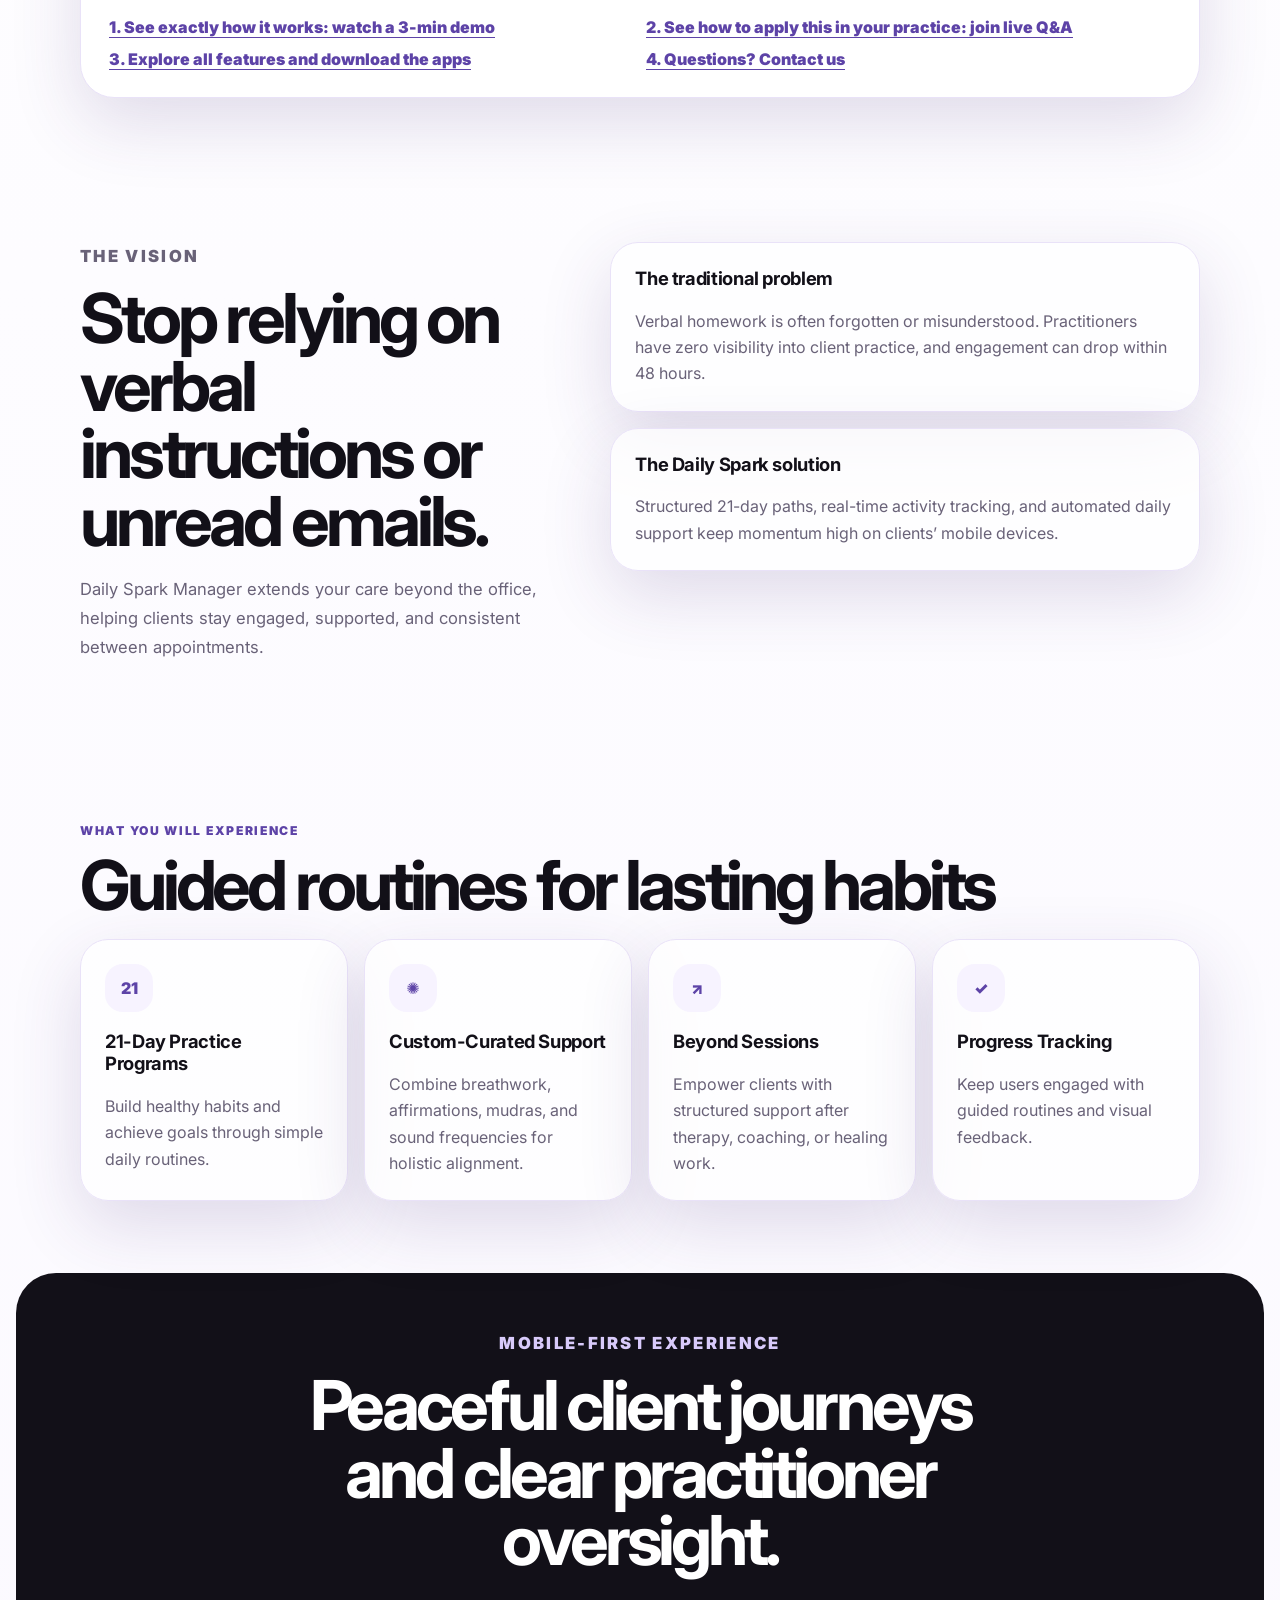
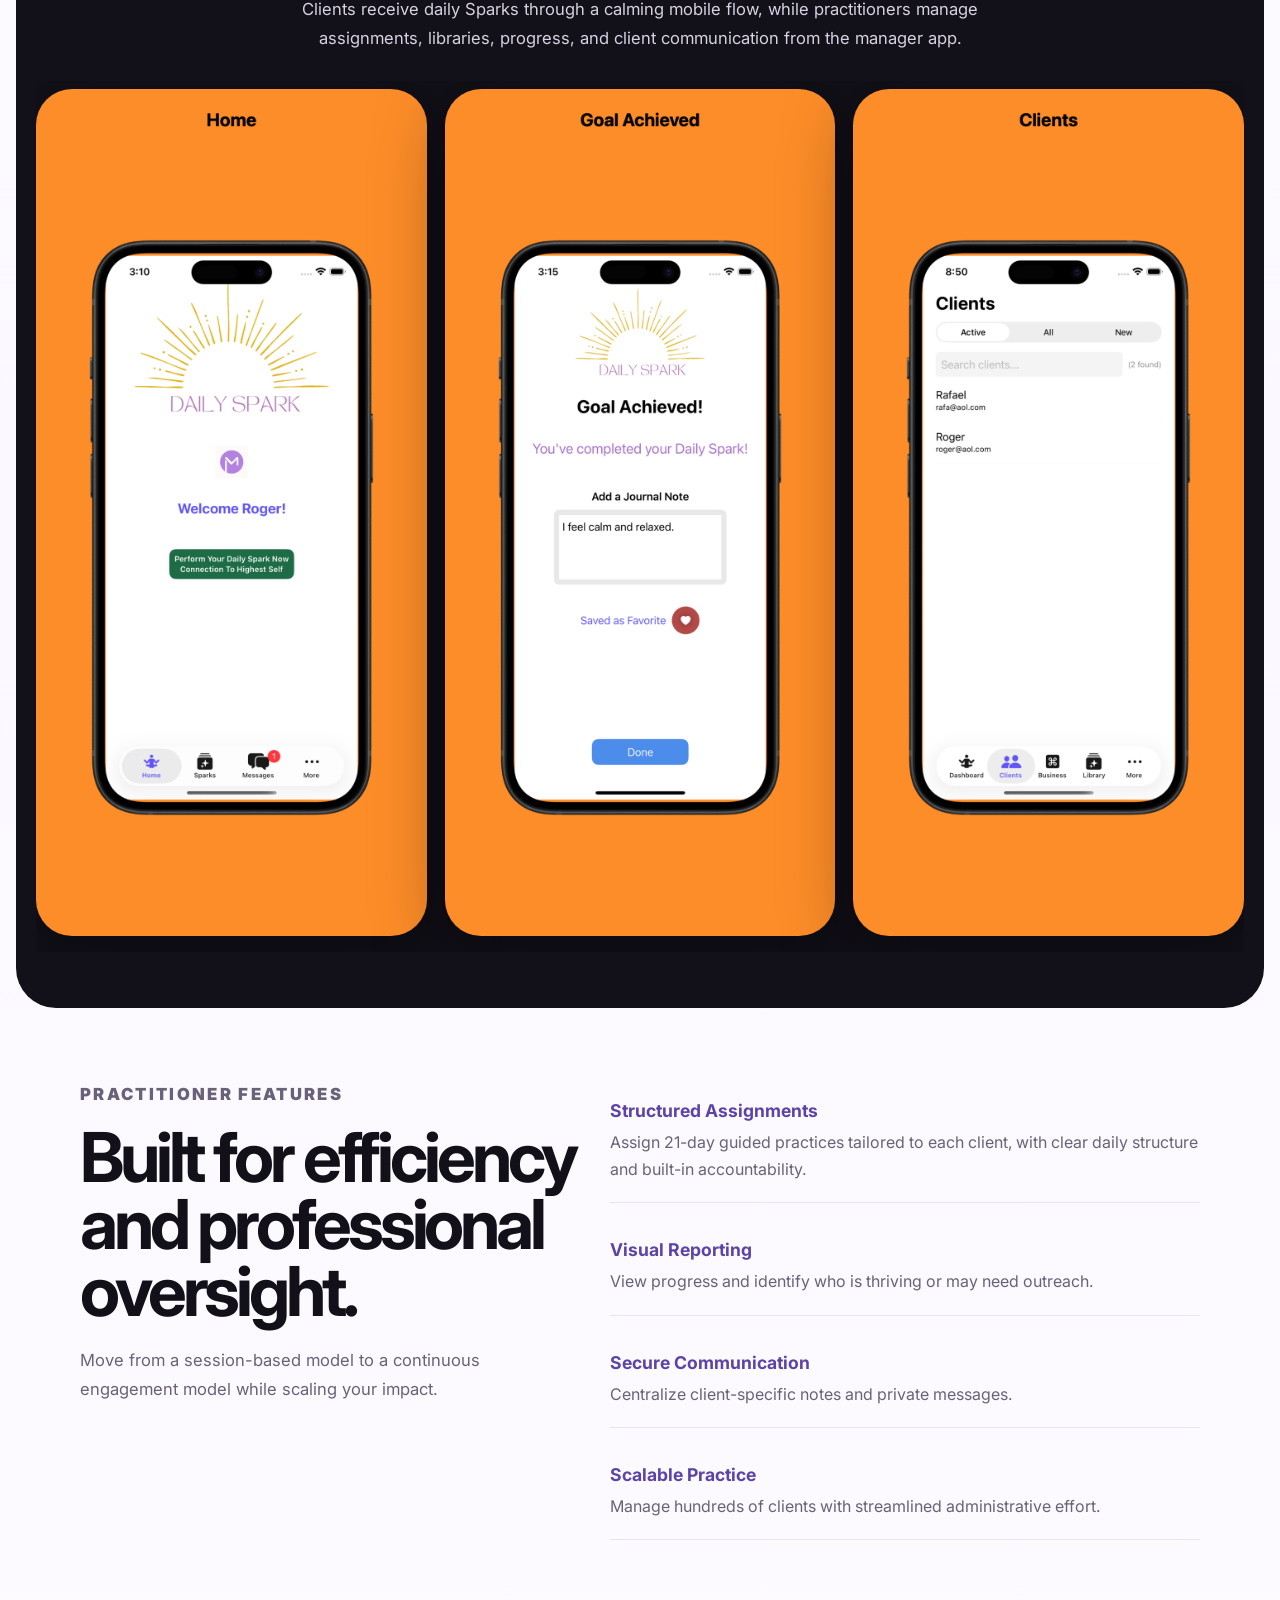
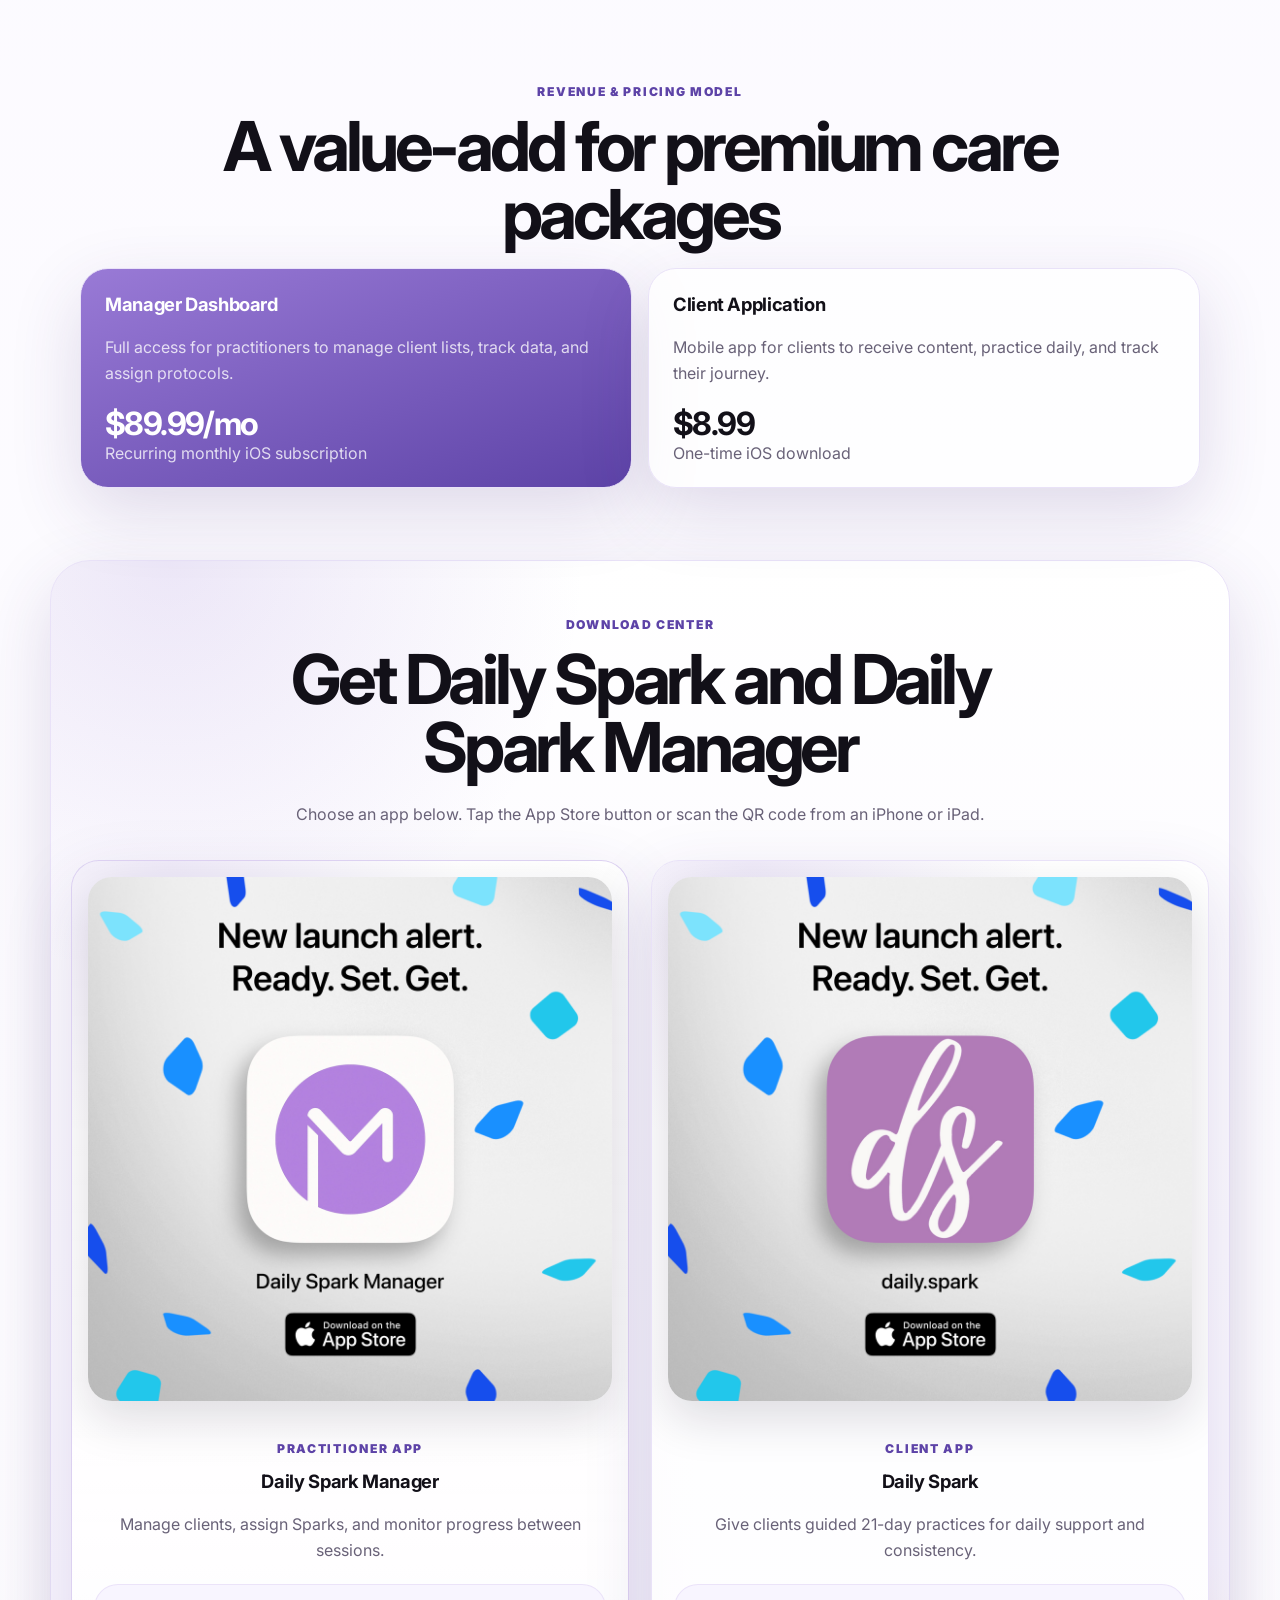
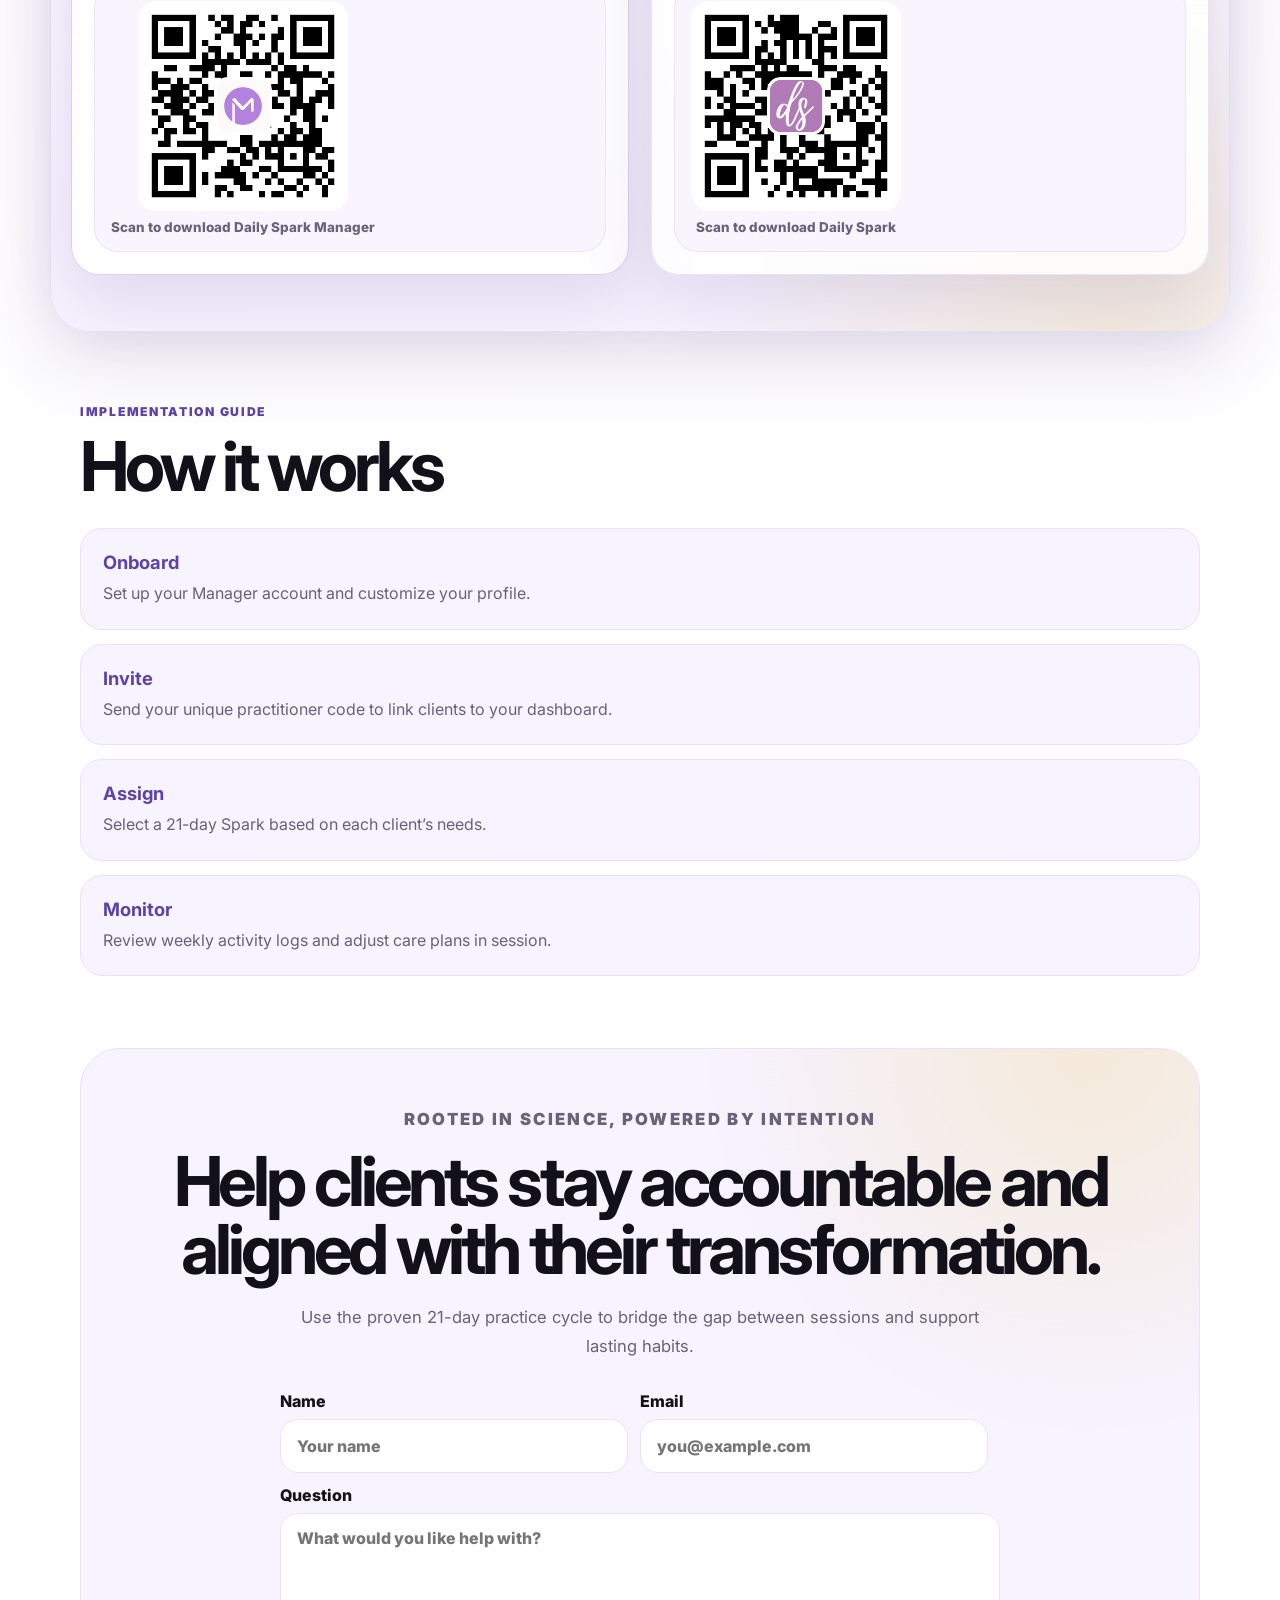
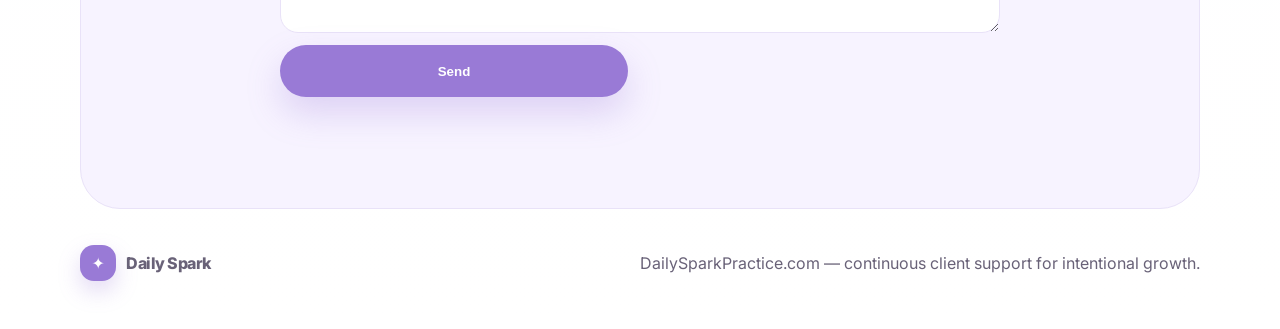
==== commit b6c9e0f4: "Add files via upload" ====
--- a/index.html
+++ b/index.html
@@ -45,7 +45,7 @@
     <section class="hero section" id="launch">
       <div class="hero-copy">
         <p class="eyebrow">Daily Spark Manager with Daily Spark</p>
-        <h1>Turn one session into a 21-day guided experience</h1>
+        <h2>Turn one session into a 21-day guided experience</h2>
         <p class="lead">Daily Spark is a companion support tool for Reiki practitioners, life coaches,
         therapists, and wellness professionals who want to help clients stay connected and
         consistent between sessions.</p>
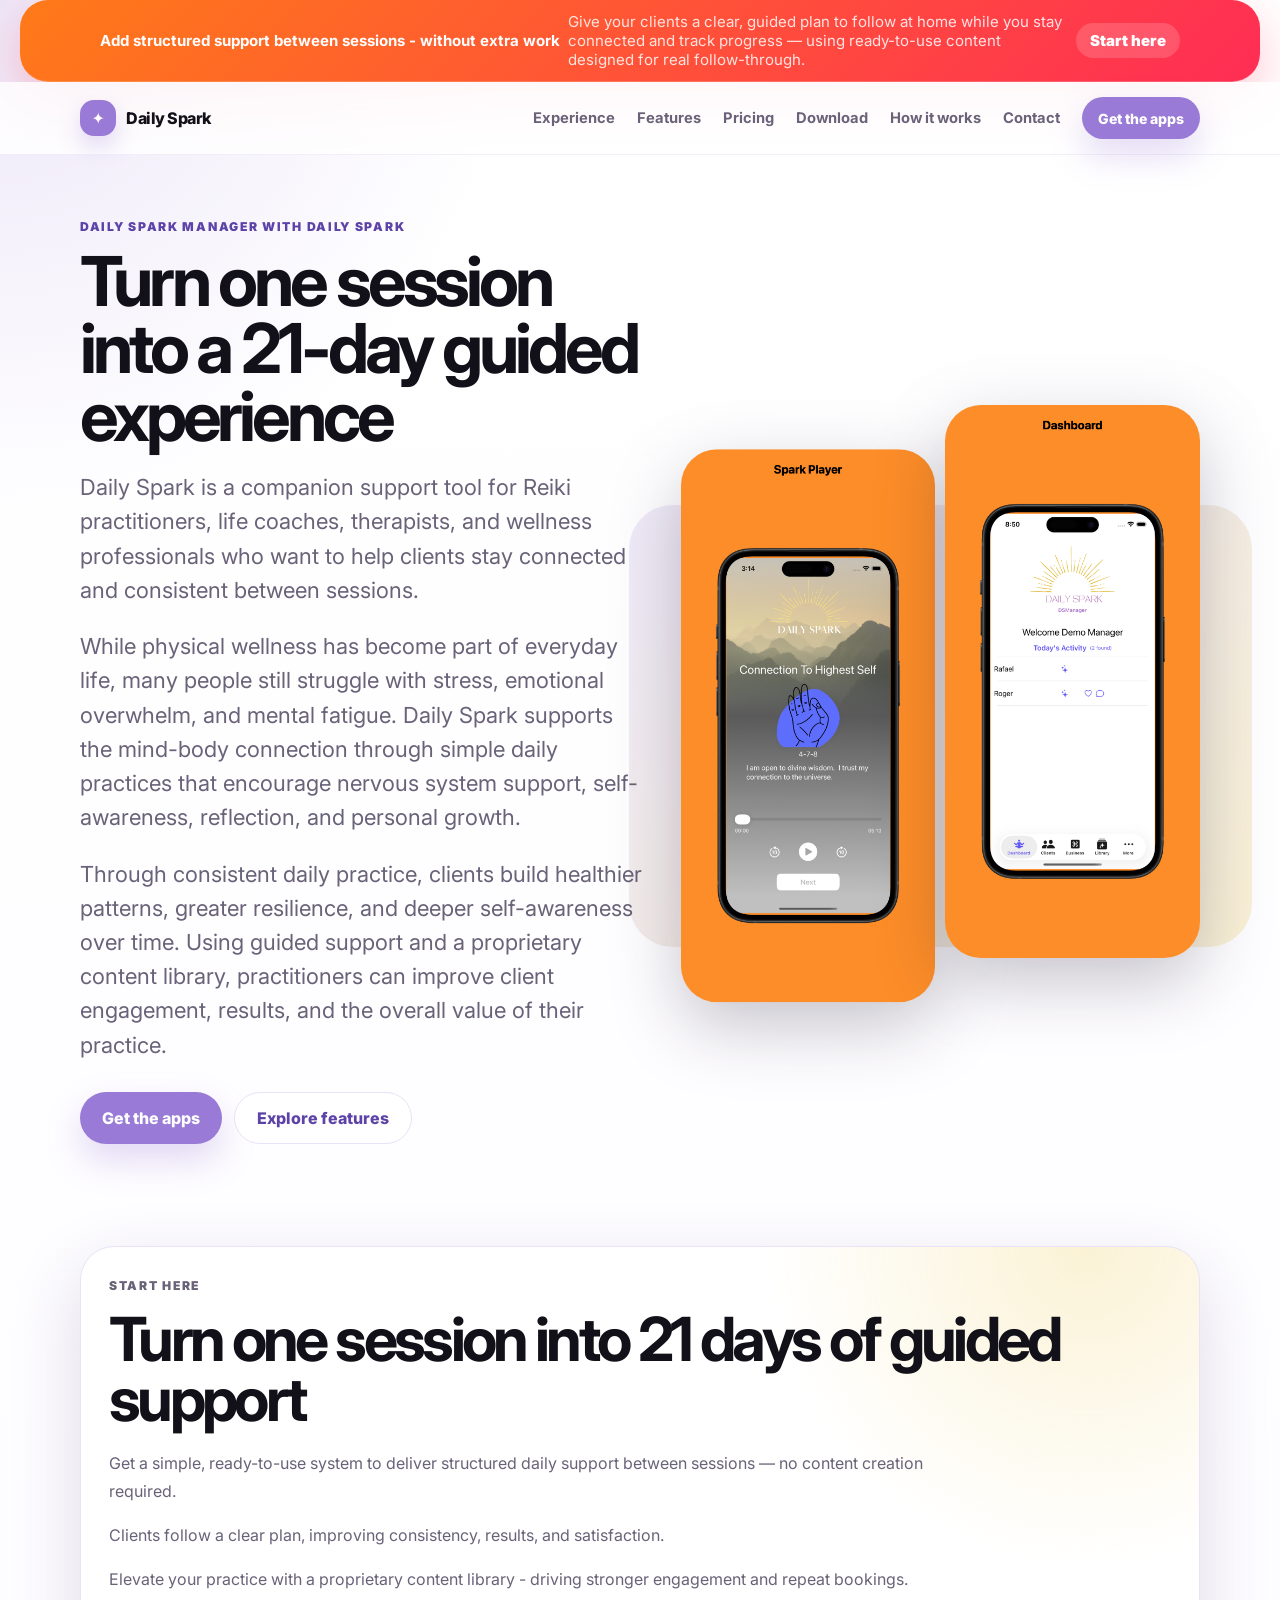
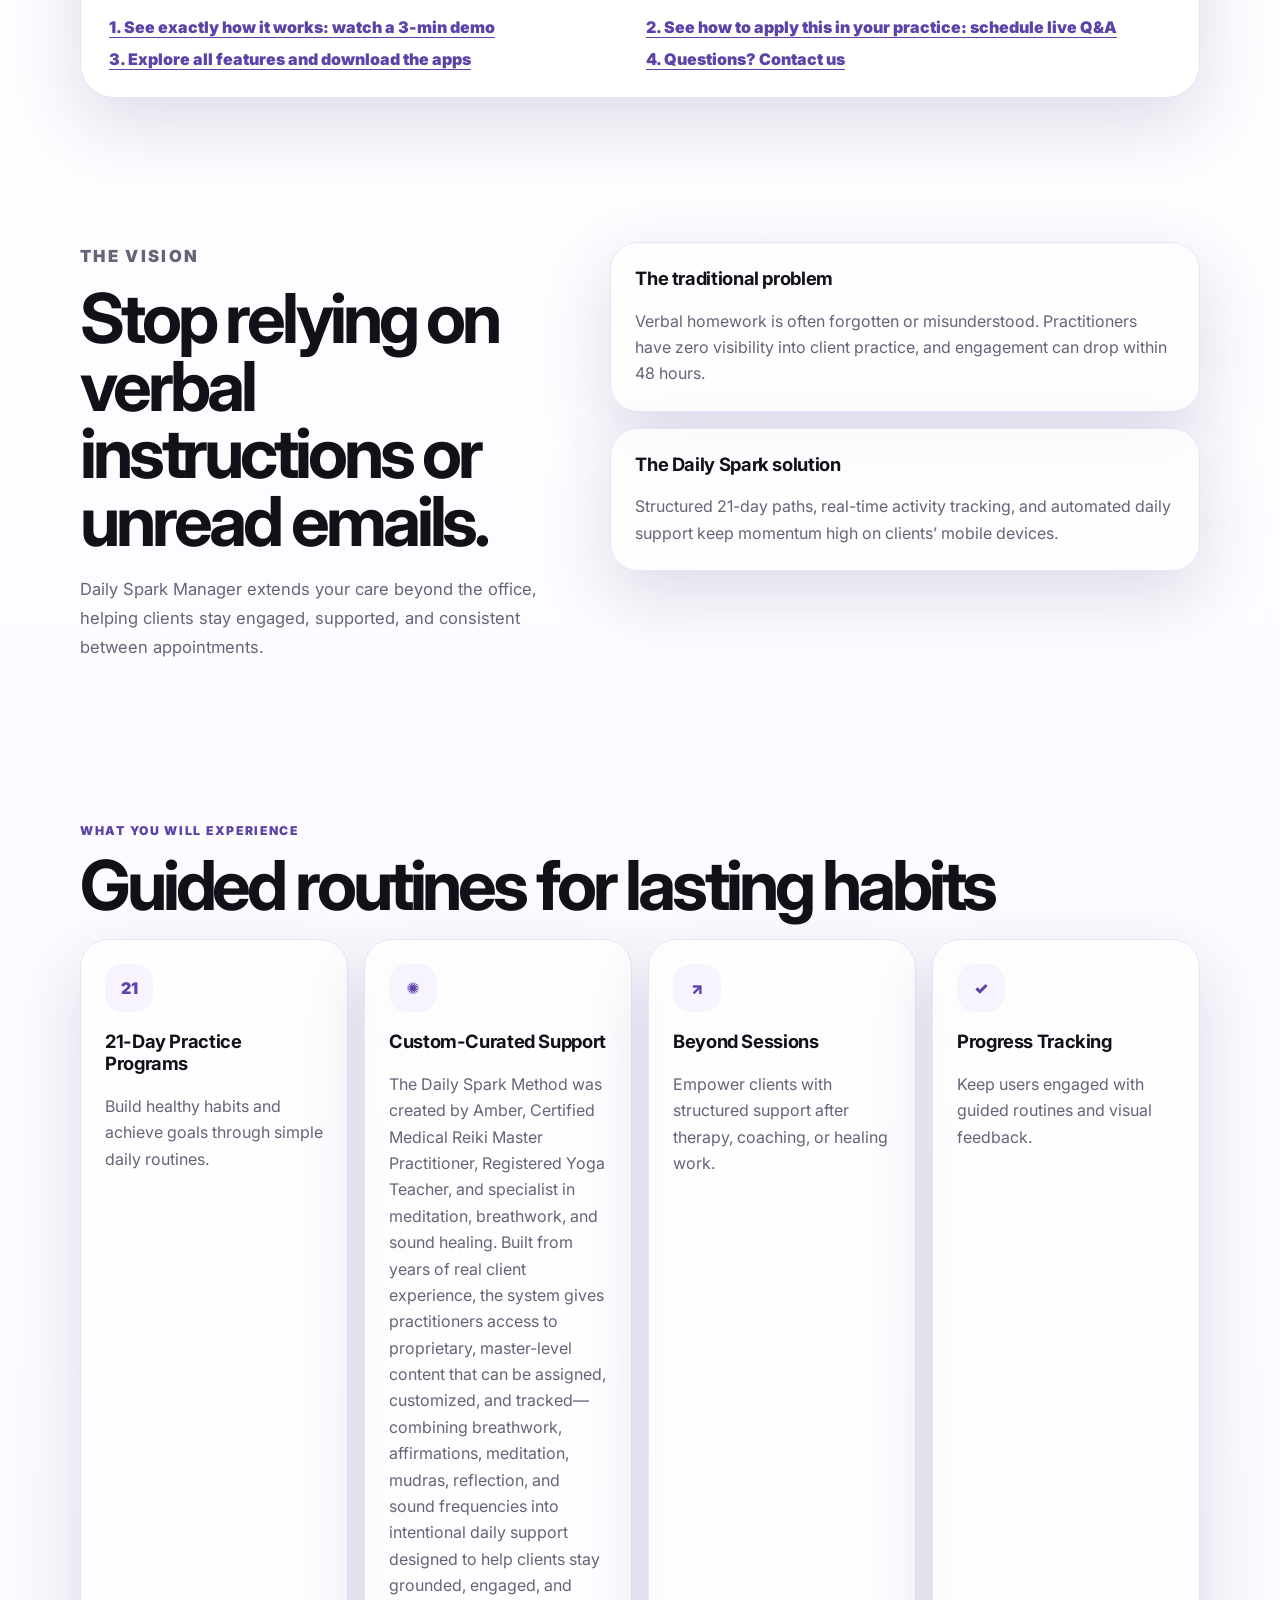
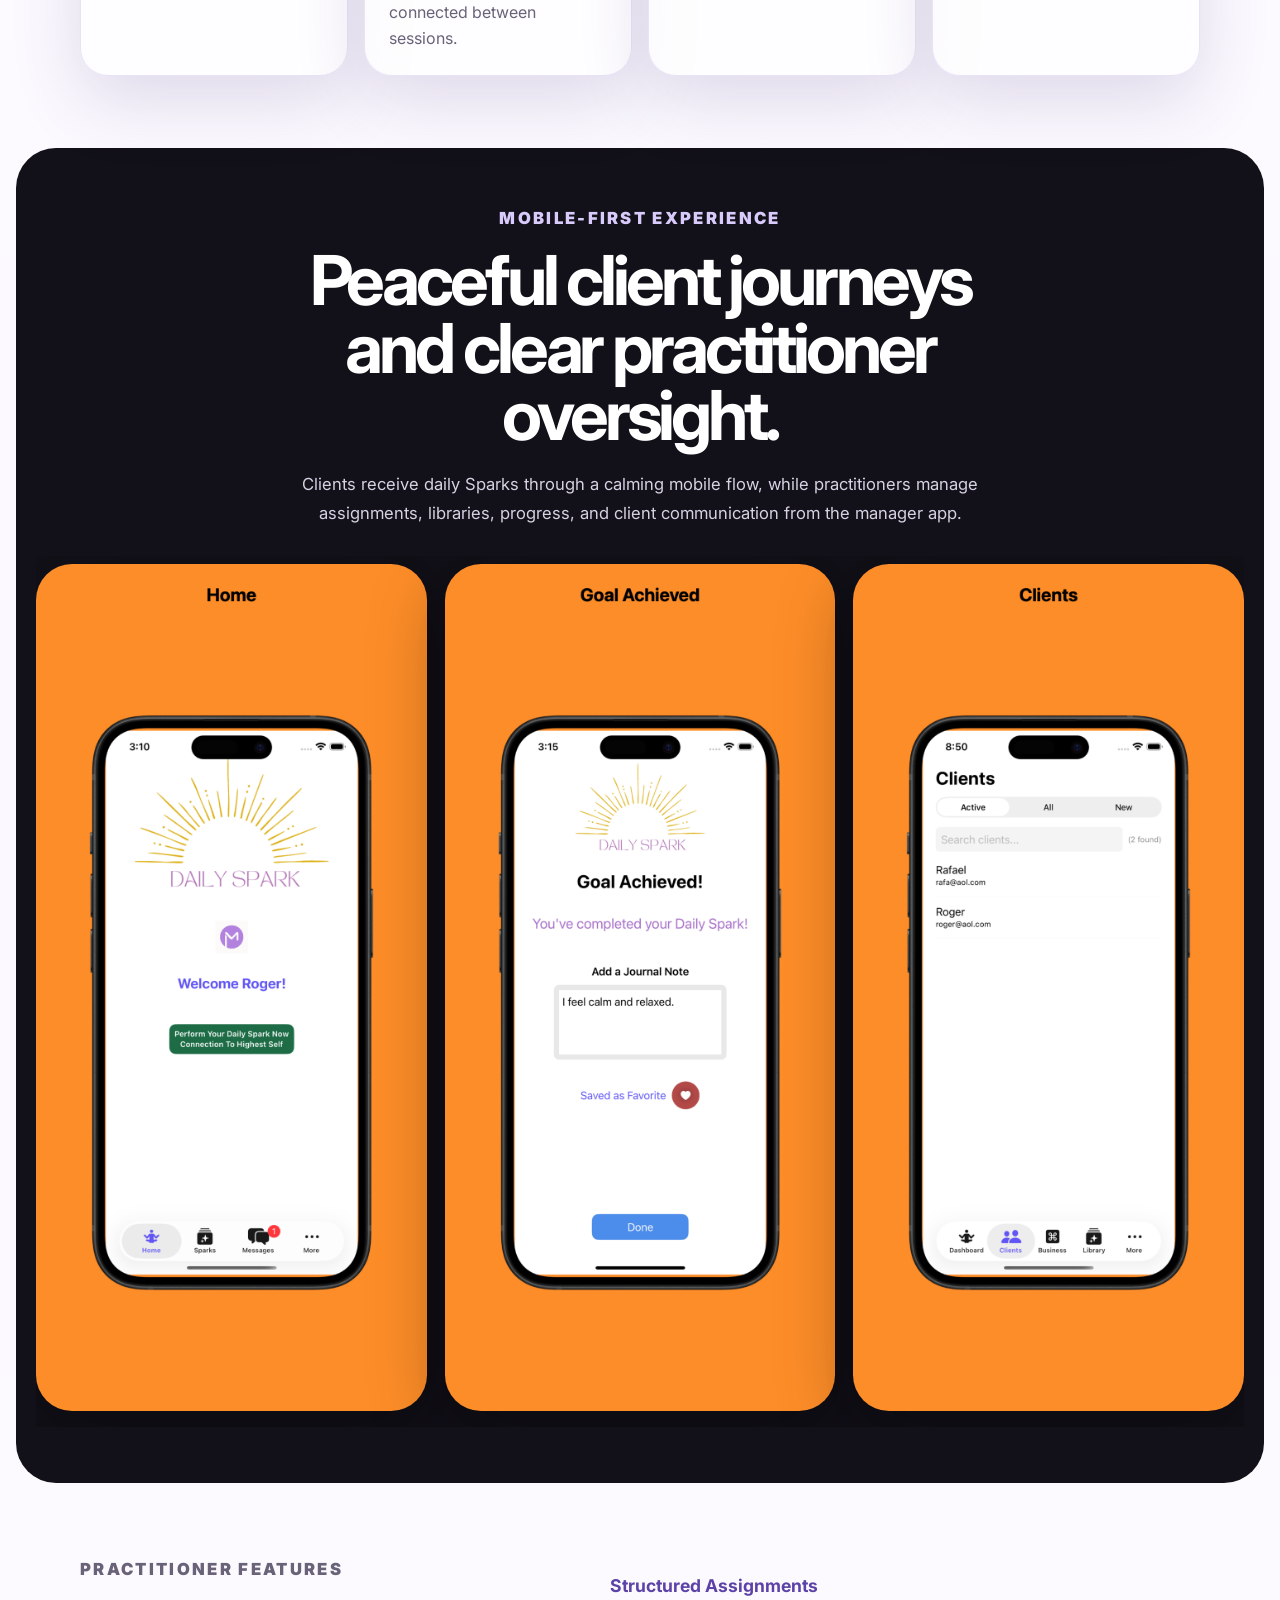
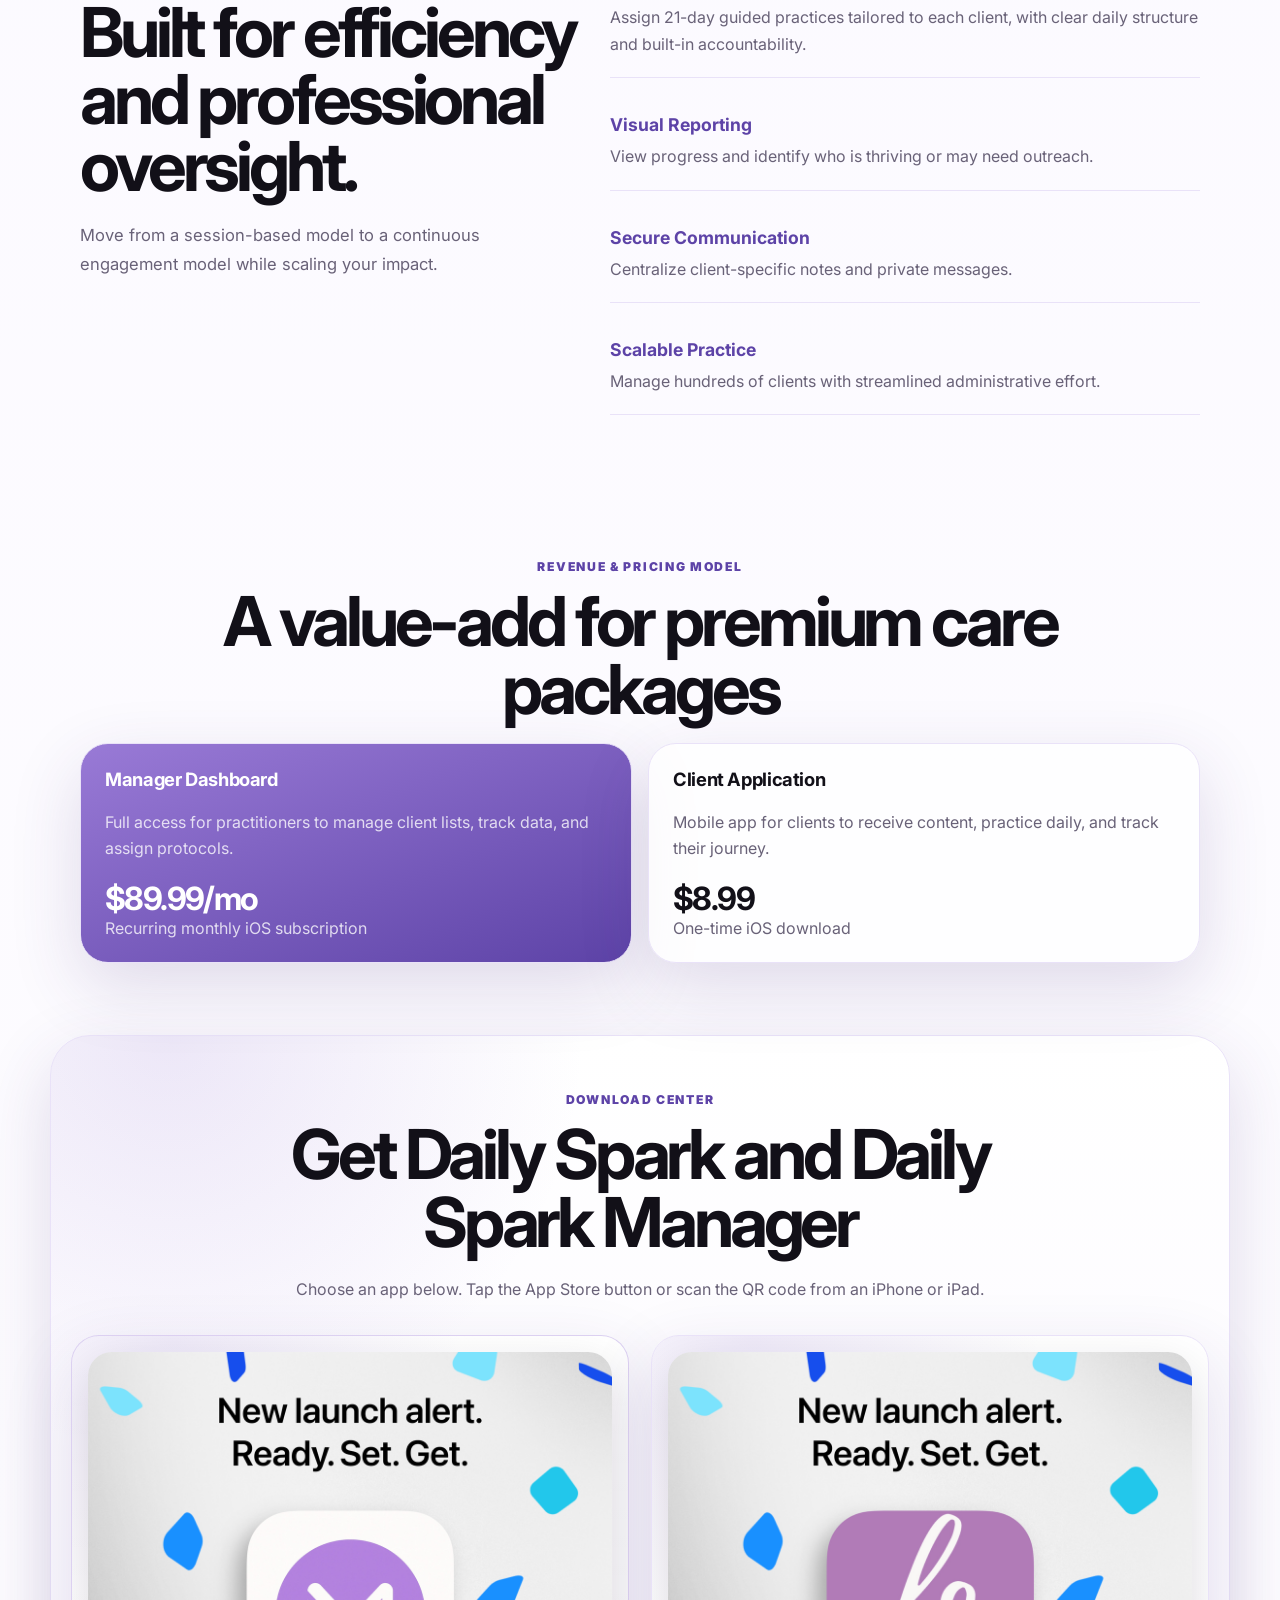
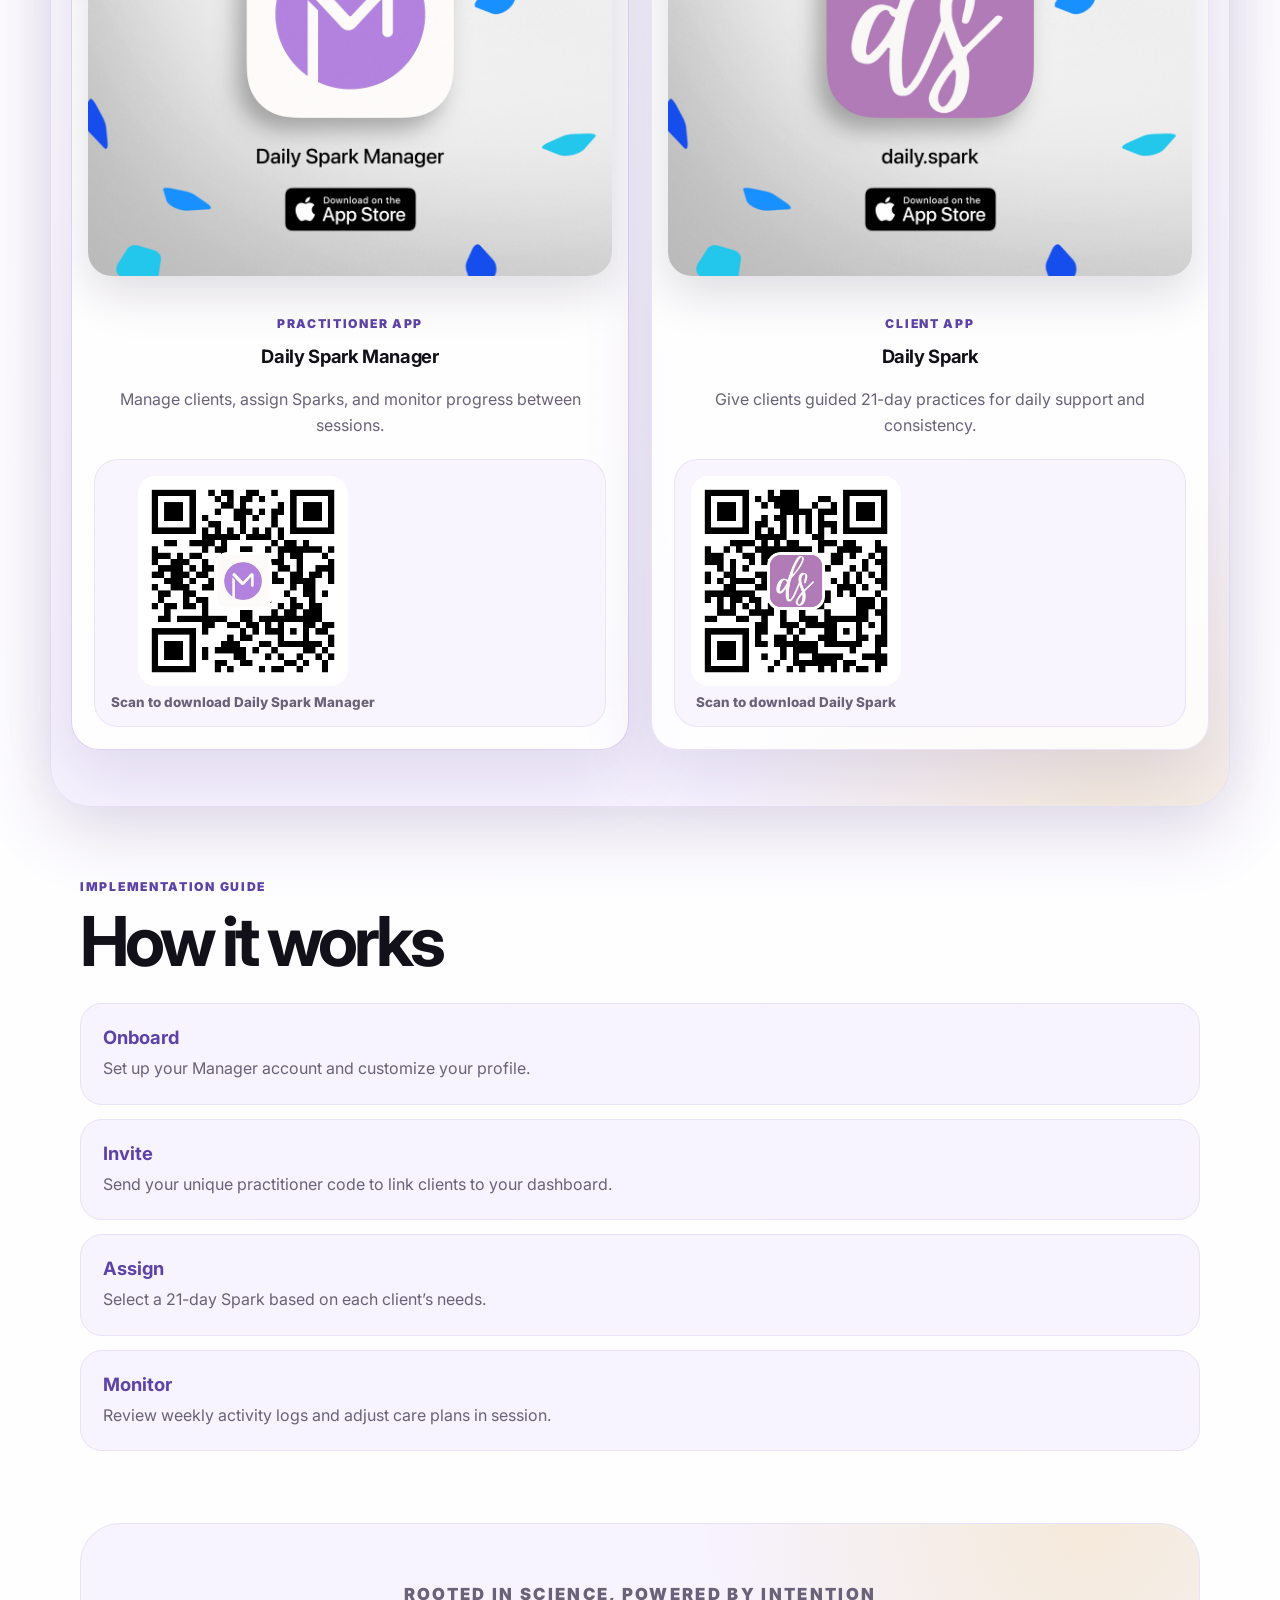
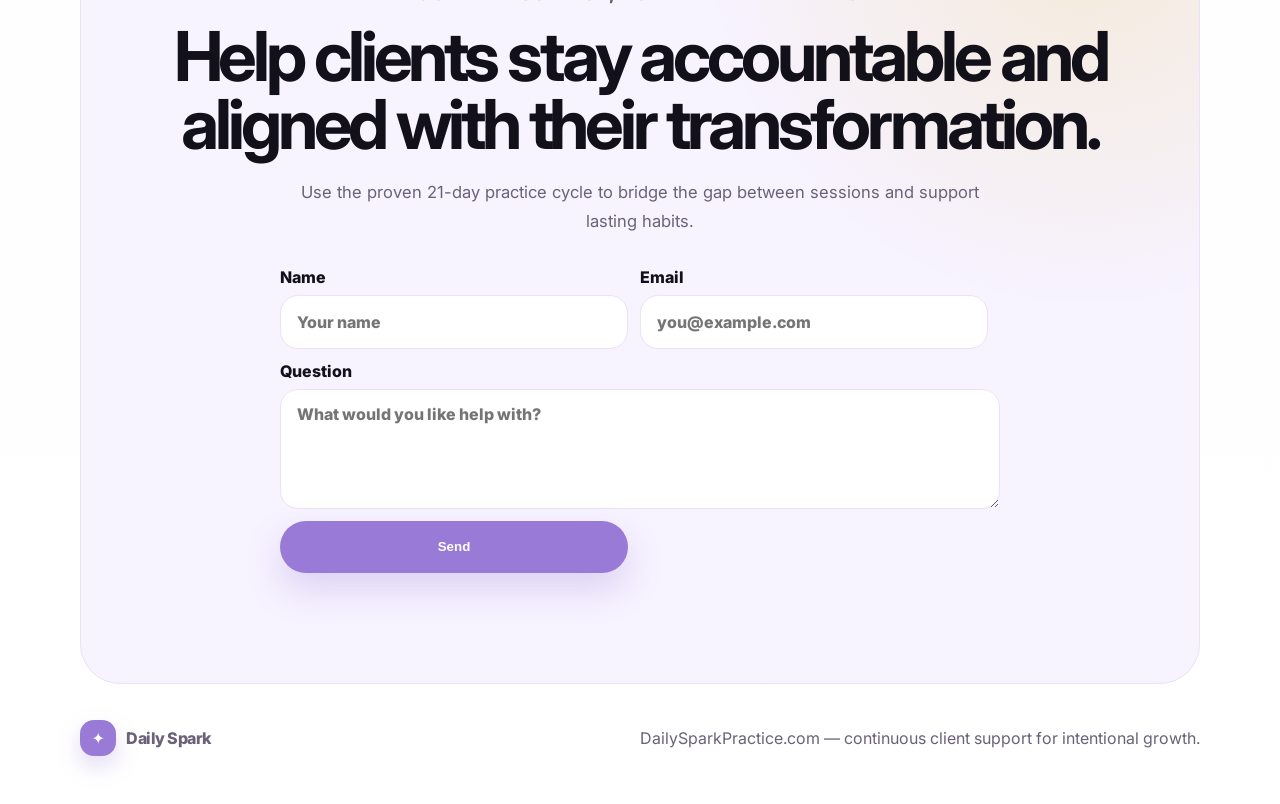
==== commit 949dc123: "Add files via upload" ====
--- a/index.html
+++ b/index.html
@@ -77,7 +77,7 @@
         <p>Elevate your practice with a proprietary content library - driving stronger engagement and repeat bookings.</p>
         <div class="start-links" aria-label="Daily Spark Practice getting started links">
           <a  href="https://firebasestorage.googleapis.com/v0/b/dailyspark-f4dd8.firebasestorage.app/o/videos%2Fdsmanager-demo.mp4?alt=media&token=21f65a8e-a44b-440c-9970-813dde9a15a5" target="_blank" rel="noopener">1. See exactly how it works: watch a 3-min demo</a>
-          <a href="https://meet.google.com/mmx-ggti-ioh" target="_blank" rel="noopener">2. See how to apply this in your practice: join live Q&amp;A</a>
+          <a href="https://calendly.com/tangerinedreamlabs/30min" target="_blank" rel="noopener">2. See how to apply this in your practice: schedule live Q&amp;A</a>
           <a href="https://dailysparkpractice.com/" target="_blank" rel="noopener">3. Explore all features and download the apps</a>
           <a href="#demo" data-conversion="contact_start_here_click">4. Questions? Contact us</a>
         </div>
@@ -114,7 +114,7 @@
         <article class="card">
           <span>✺</span>
           <h3>Custom-Curated Support</h3>
-          <p>Combine breathwork, affirmations, mudras, and sound frequencies for holistic alignment.</p>
+          <p>The Daily Spark Method was created by Amber, Certified Medical Reiki Master Practitioner, Registered Yoga Teacher, and specialist in meditation, breathwork, and sound healing. Built from years of real client experience, the system gives practitioners access to proprietary, master-level content that can be assigned, customized, and tracked—combining breathwork, affirmations, meditation, mudras, reflection, and sound frequencies into intentional daily support designed to help clients stay grounded, engaged, and connected between sessions.</p>
         </article>
         <article class="card">
           <span>↗</span>
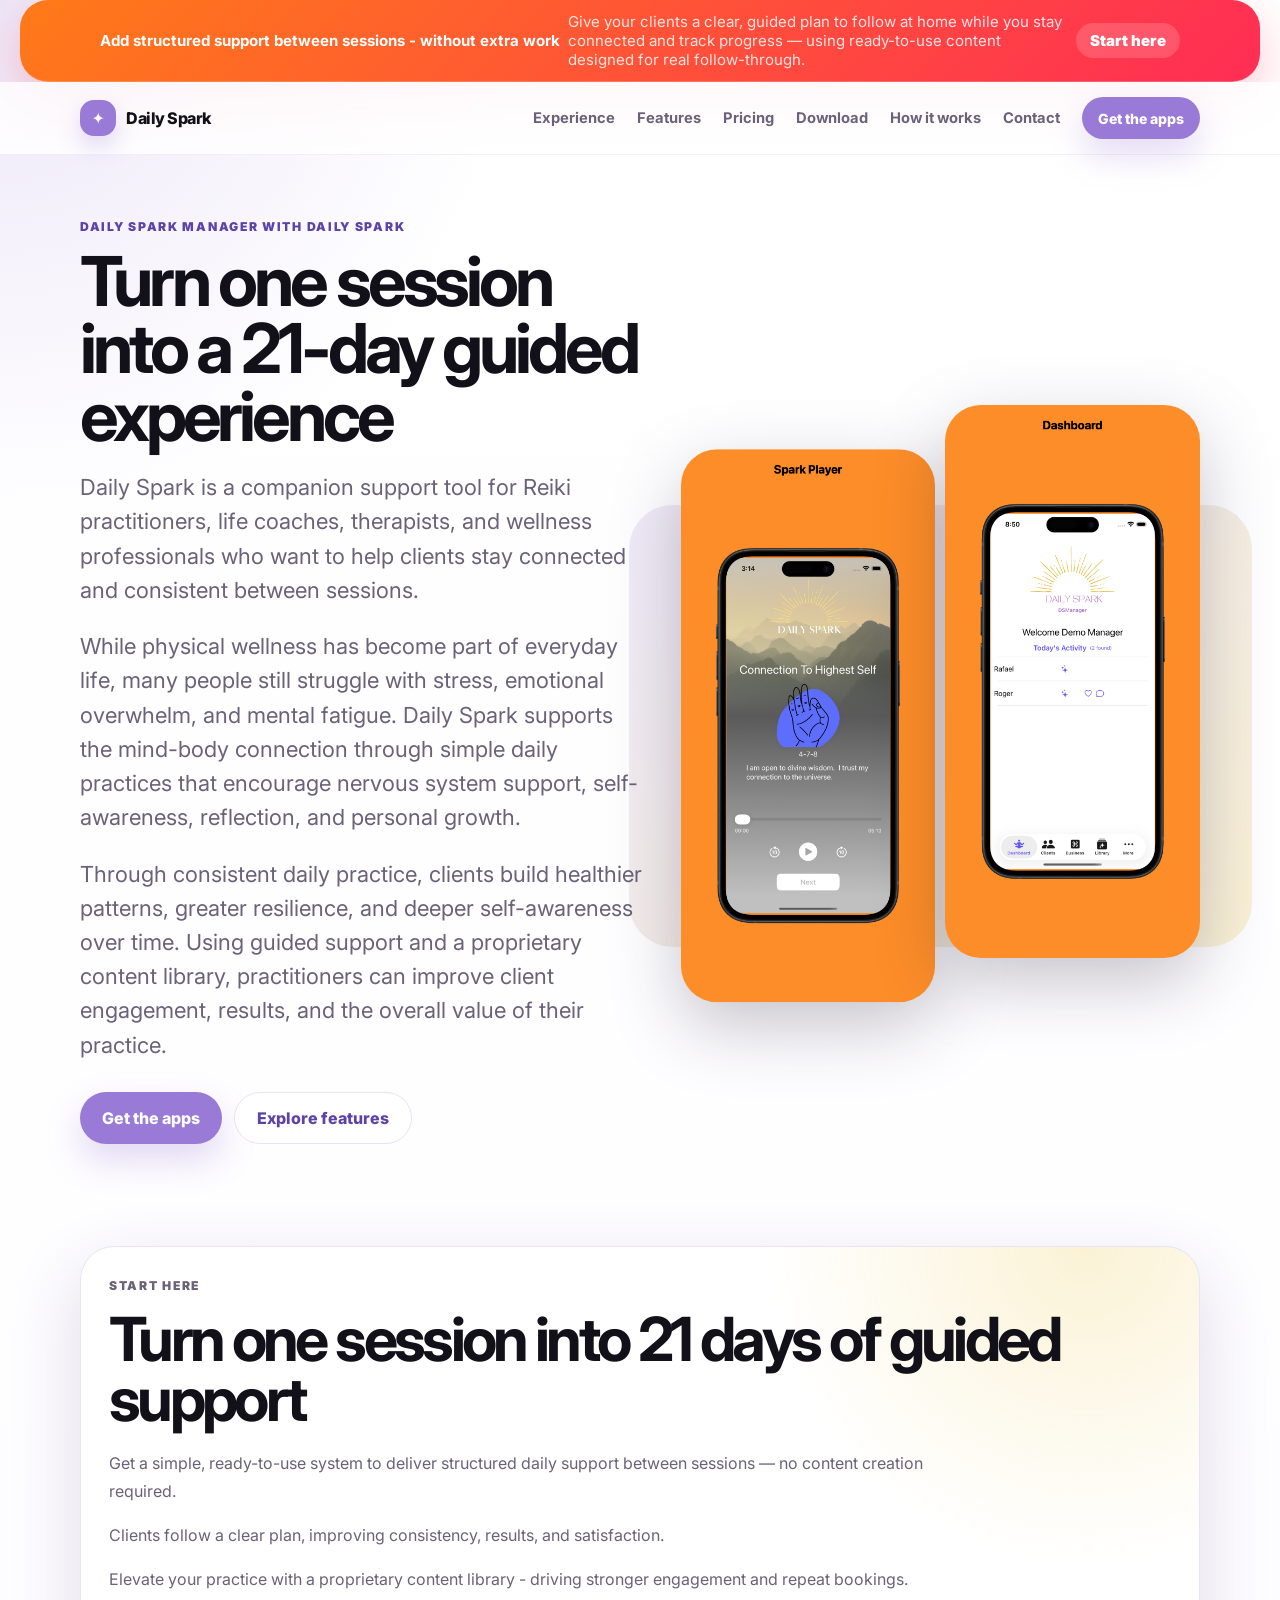
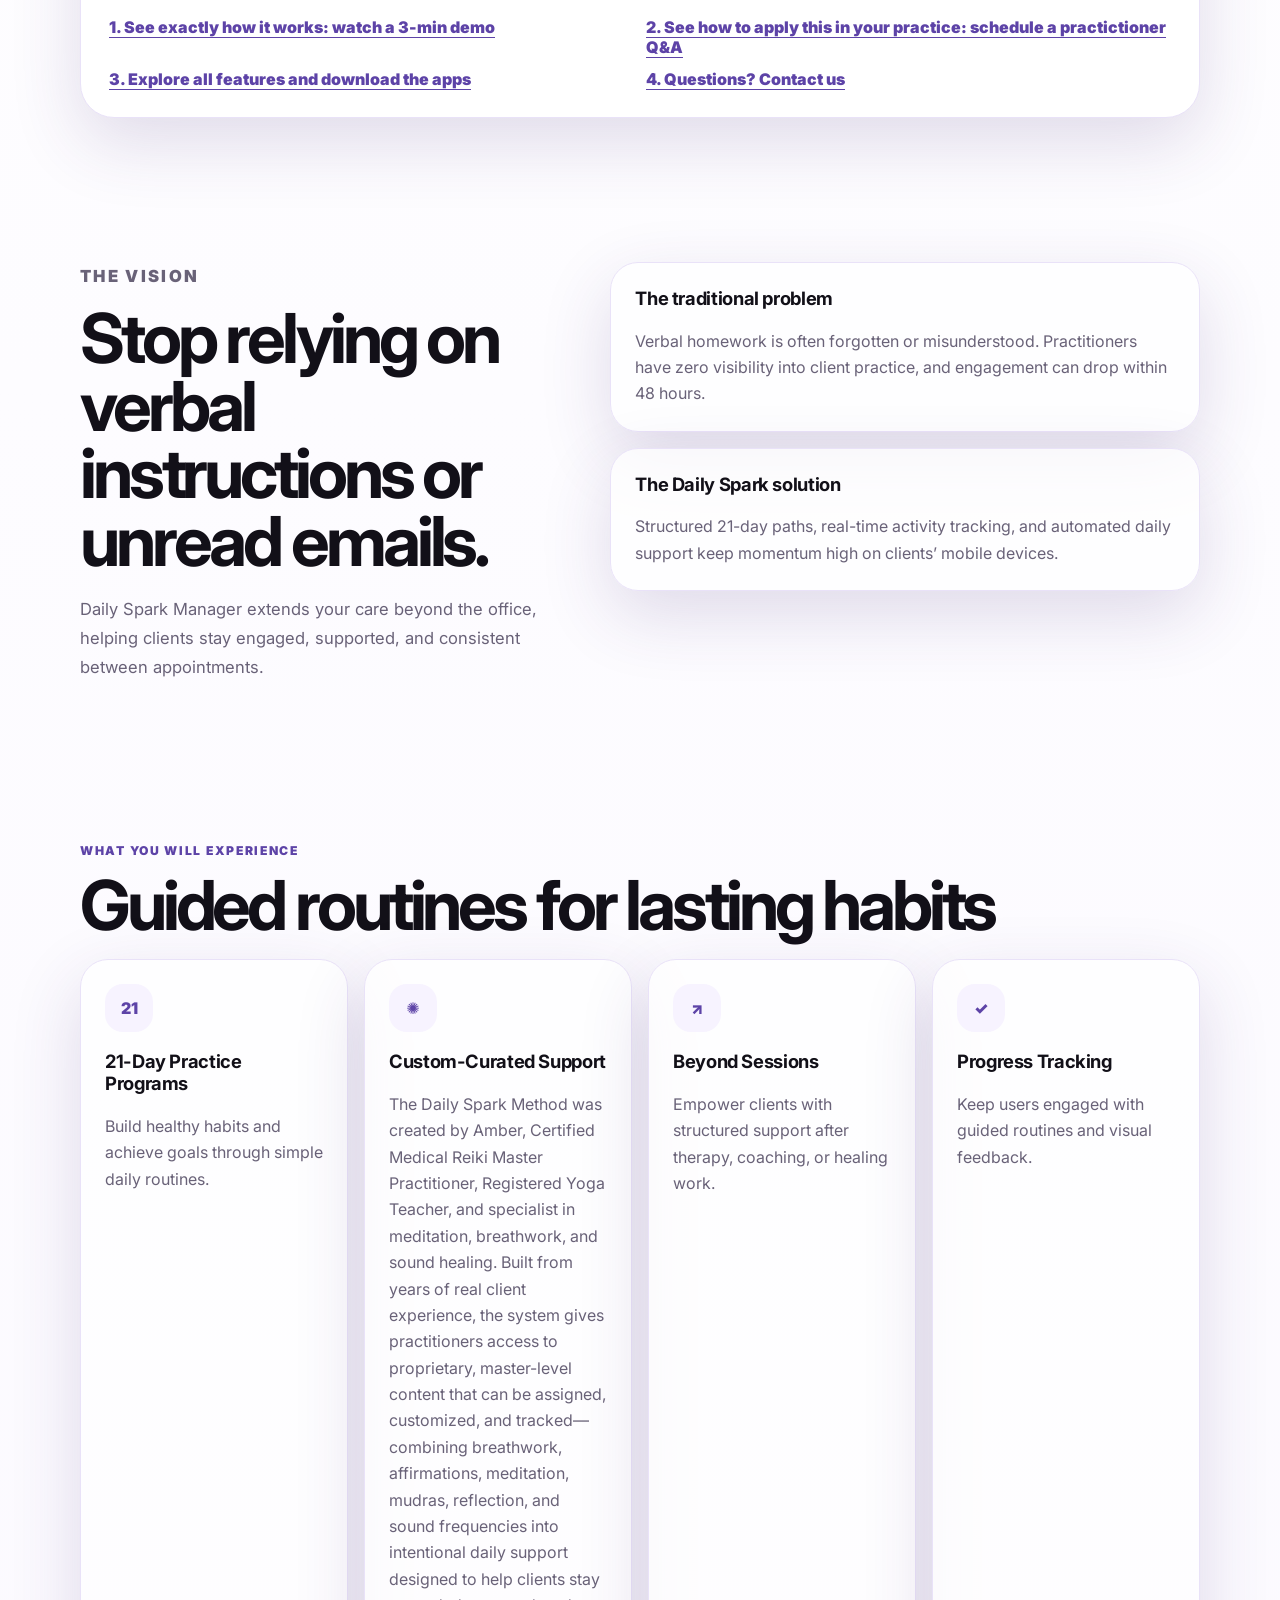
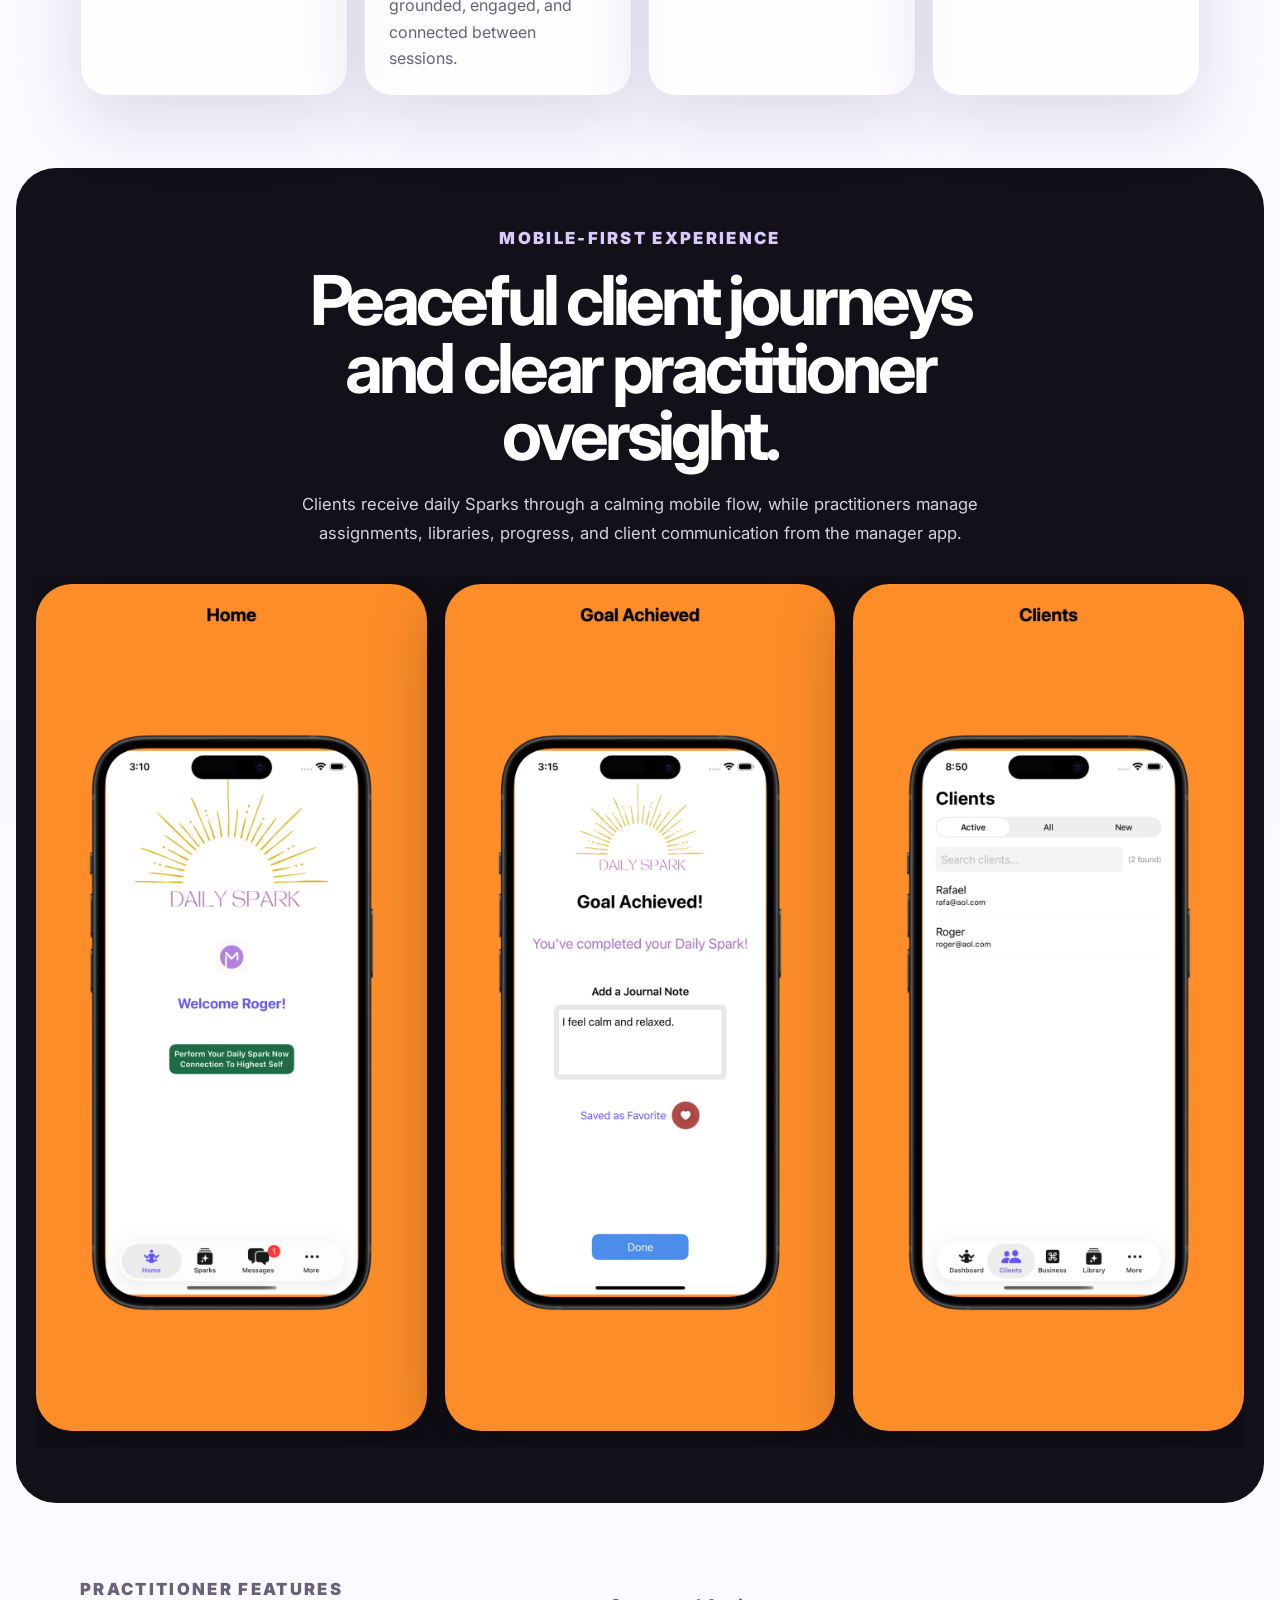
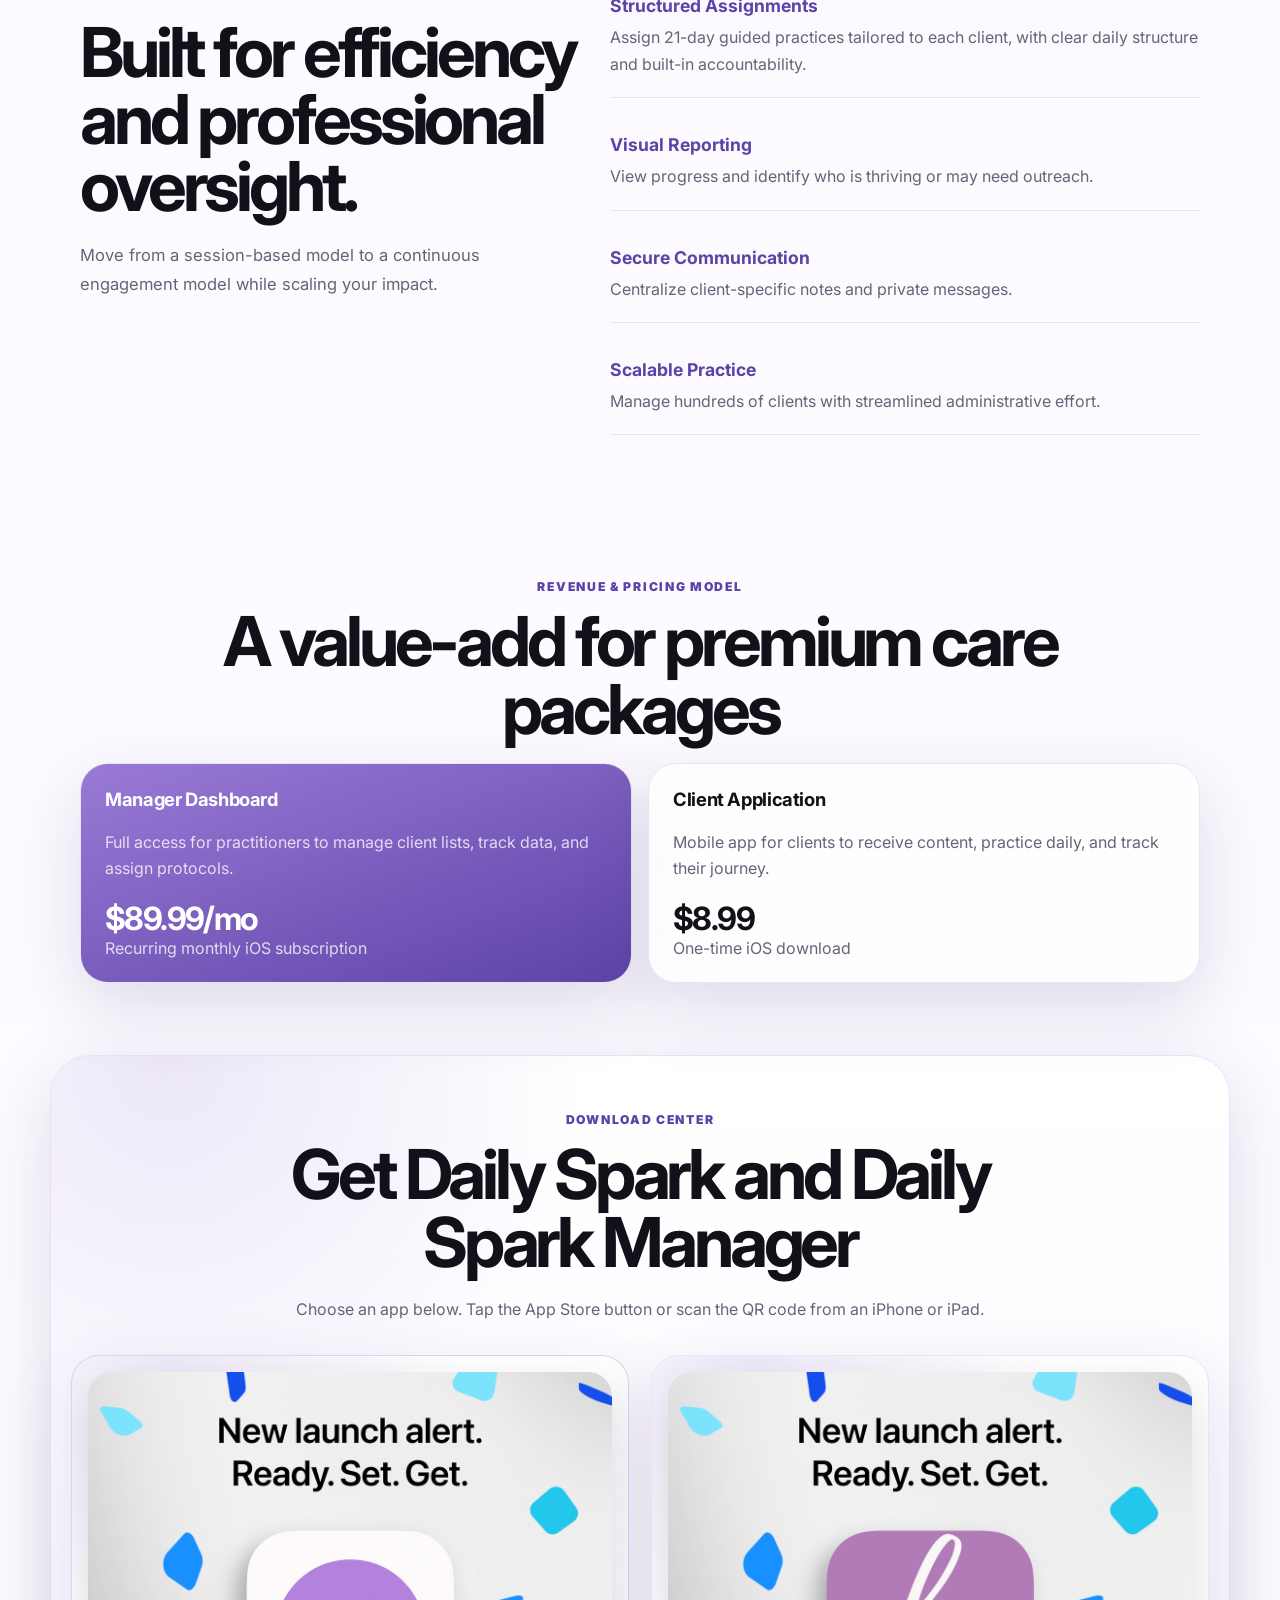
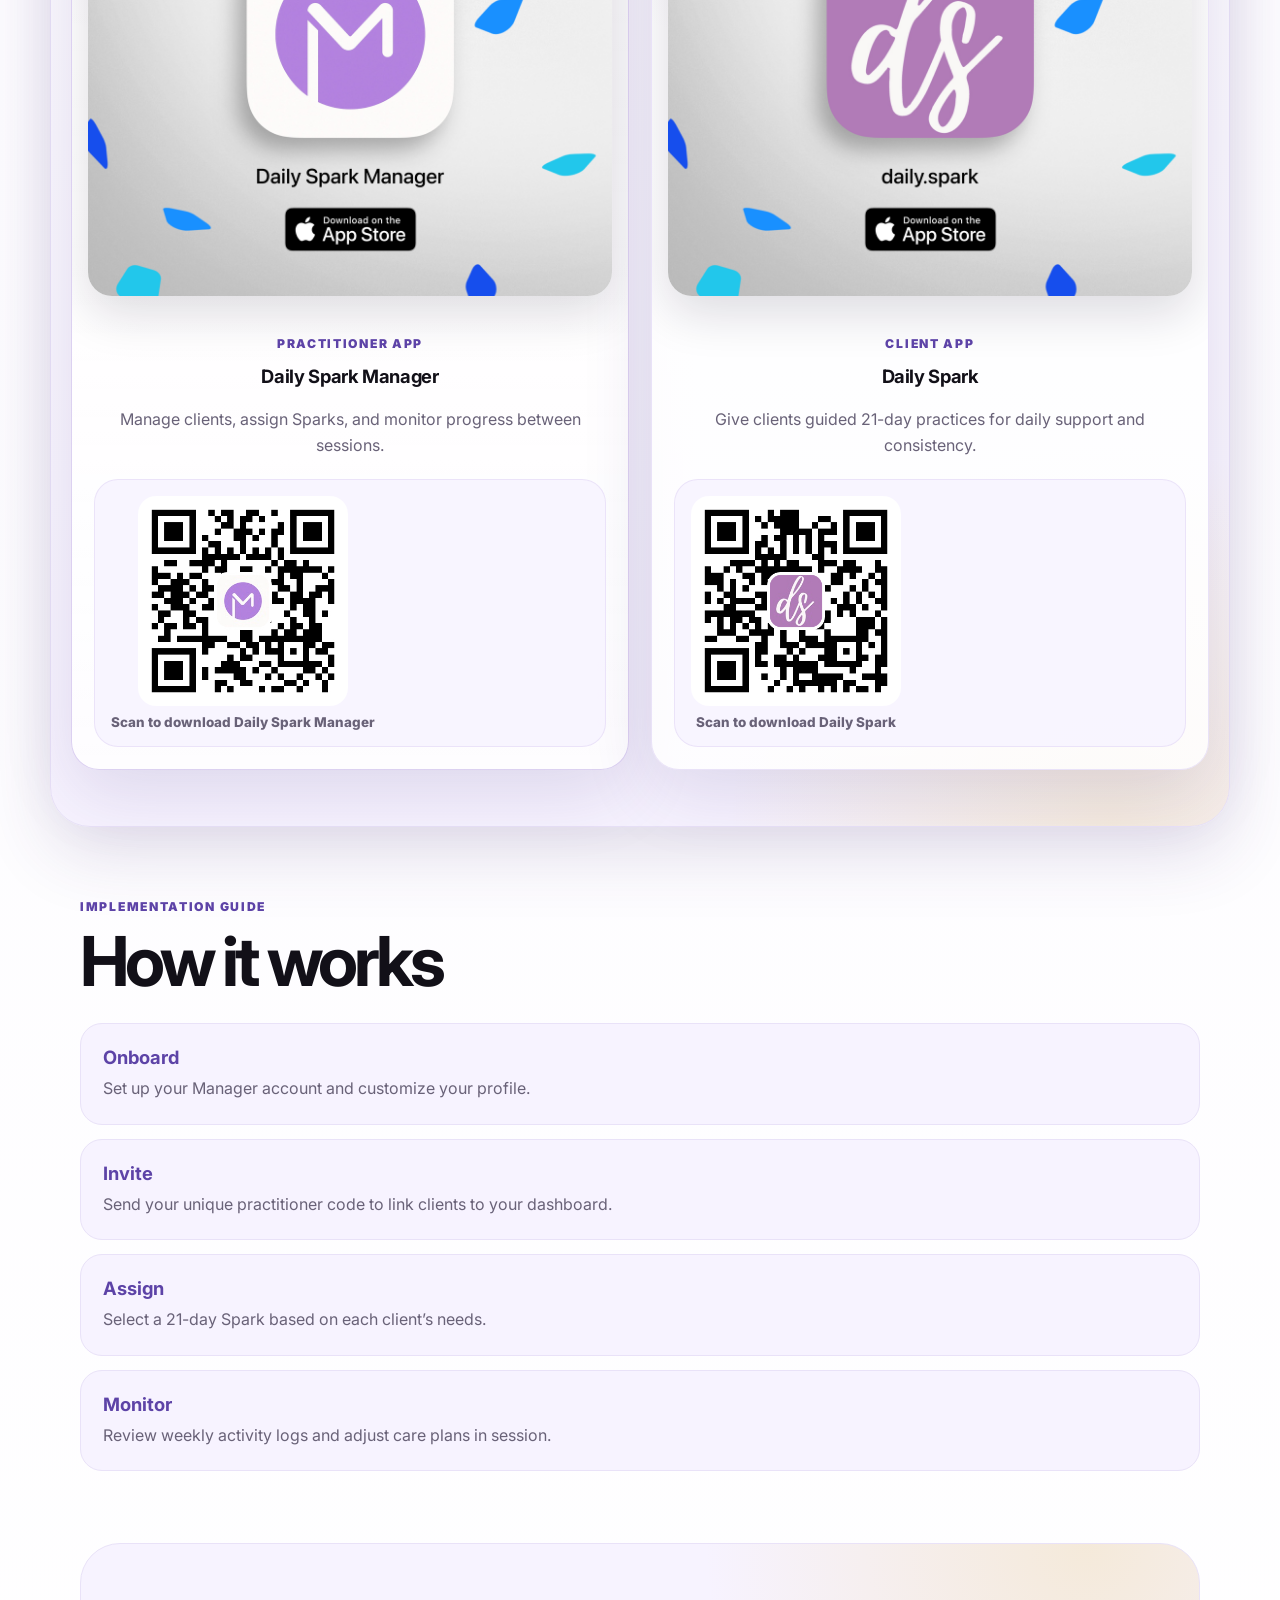
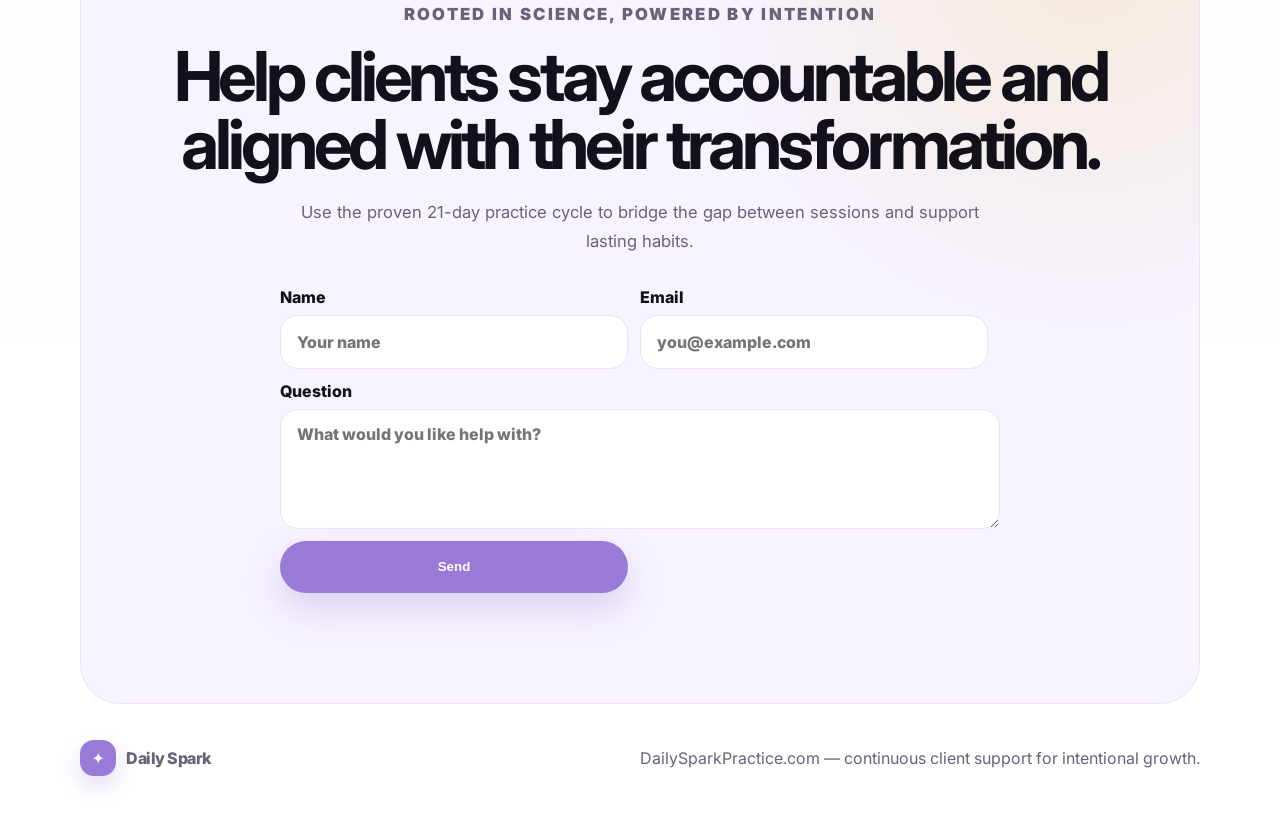
==== commit d824372b: "Add files via upload" ====
--- a/index.html
+++ b/index.html
@@ -3,8 +3,8 @@
 <head>
   <meta charset="utf-8" />
   <meta name="viewport" content="width=device-width, initial-scale=1" />
-  <meta name="description" content="Daily Spark Manager helps practitioners turn one session into a guided 21-day client experience." />
-  <title>Daily Spark Manager | 21-Day Guided Client Support</title>
+  <meta name="description" content="Daily Spark Practice helps practitioners turn one session into a guided 21-day client experience." />
+  <title>Daily Spark Practice | 21-Day Guided Client Support</title>
   <link rel="preconnect" href="https://fonts.googleapis.com">
   <link rel="preconnect" href="https://fonts.gstatic.com" crossorigin>
   <link href="https://fonts.googleapis.com/css2?family=Inter:wght@400;500;600;700;800&display=swap" rel="stylesheet">
@@ -21,7 +21,7 @@
 
   <header class="site-header" id="top">
     <nav class="nav" aria-label="Primary navigation">
-      <a class="brand" href="#top" aria-label="Daily Spark home">
+      <a class="brand" href="#top" aria-label="Daily Spark Practice">
         <span class="brand-mark">✦</span>
         <span>Daily Spark</span>
       </a>
@@ -77,7 +77,7 @@
         <p>Elevate your practice with a proprietary content library - driving stronger engagement and repeat bookings.</p>
         <div class="start-links" aria-label="Daily Spark Practice getting started links">
           <a  href="https://firebasestorage.googleapis.com/v0/b/dailyspark-f4dd8.firebasestorage.app/o/videos%2Fdsmanager-demo.mp4?alt=media&token=21f65a8e-a44b-440c-9970-813dde9a15a5" target="_blank" rel="noopener">1. See exactly how it works: watch a 3-min demo</a>
-          <a href="https://calendly.com/tangerinedreamlabs/30min" target="_blank" rel="noopener">2. See how to apply this in your practice: schedule live Q&amp;A</a>
+          <a href="https://calendly.com/amber-dailysparkpractice/30min" target="_blank" rel="noopener">2. See how to apply this in your practice: schedule a practictioner Q&amp;A</a>
           <a href="https://dailysparkpractice.com/" target="_blank" rel="noopener">3. Explore all features and download the apps</a>
           <a href="#demo" data-conversion="contact_start_here_click">4. Questions? Contact us</a>
         </div>
@@ -280,7 +280,7 @@
       <p>Give your clients a clear, guided plan to follow at home while you stay connected and track progress—using ready-to-use content designed for real follow-through.</p>
       <div class="modal-actions">
         <a class="button video-link" href="https://firebasestorage.googleapis.com/v0/b/dailyspark-f4dd8.firebasestorage.app/o/videos%2Fdsmanager-demo.mp4?alt=media&token=21f65a8e-a44b-440c-9970-813dde9a15a5" target="_blank" rel="noopener">1. See exactly how it works: watch a 3-min demo</a>
-        <a class="button button-ghost" href="https://meet.google.com/mmx-ggti-ioh" target="_blank" rel="noopener">2. See how to apply this in your practice: join live Q&amp;A</a>
+        <a href="https://calendly.com/amber-dailysparkpractice/30min" target="_blank" rel="noopener">2. See how to apply this in your practice: schedule a practictioner Q&amp;A</a>
         <a class="text-link" href="https://dailysparkpractice.com/" target="_blank" rel="noopener">3. Explore all features and download the apps</a>
         <a class="text-link" href="#demo" data-conversion="contact_modal_click">4. Questions? Contact us</a>
       </div>
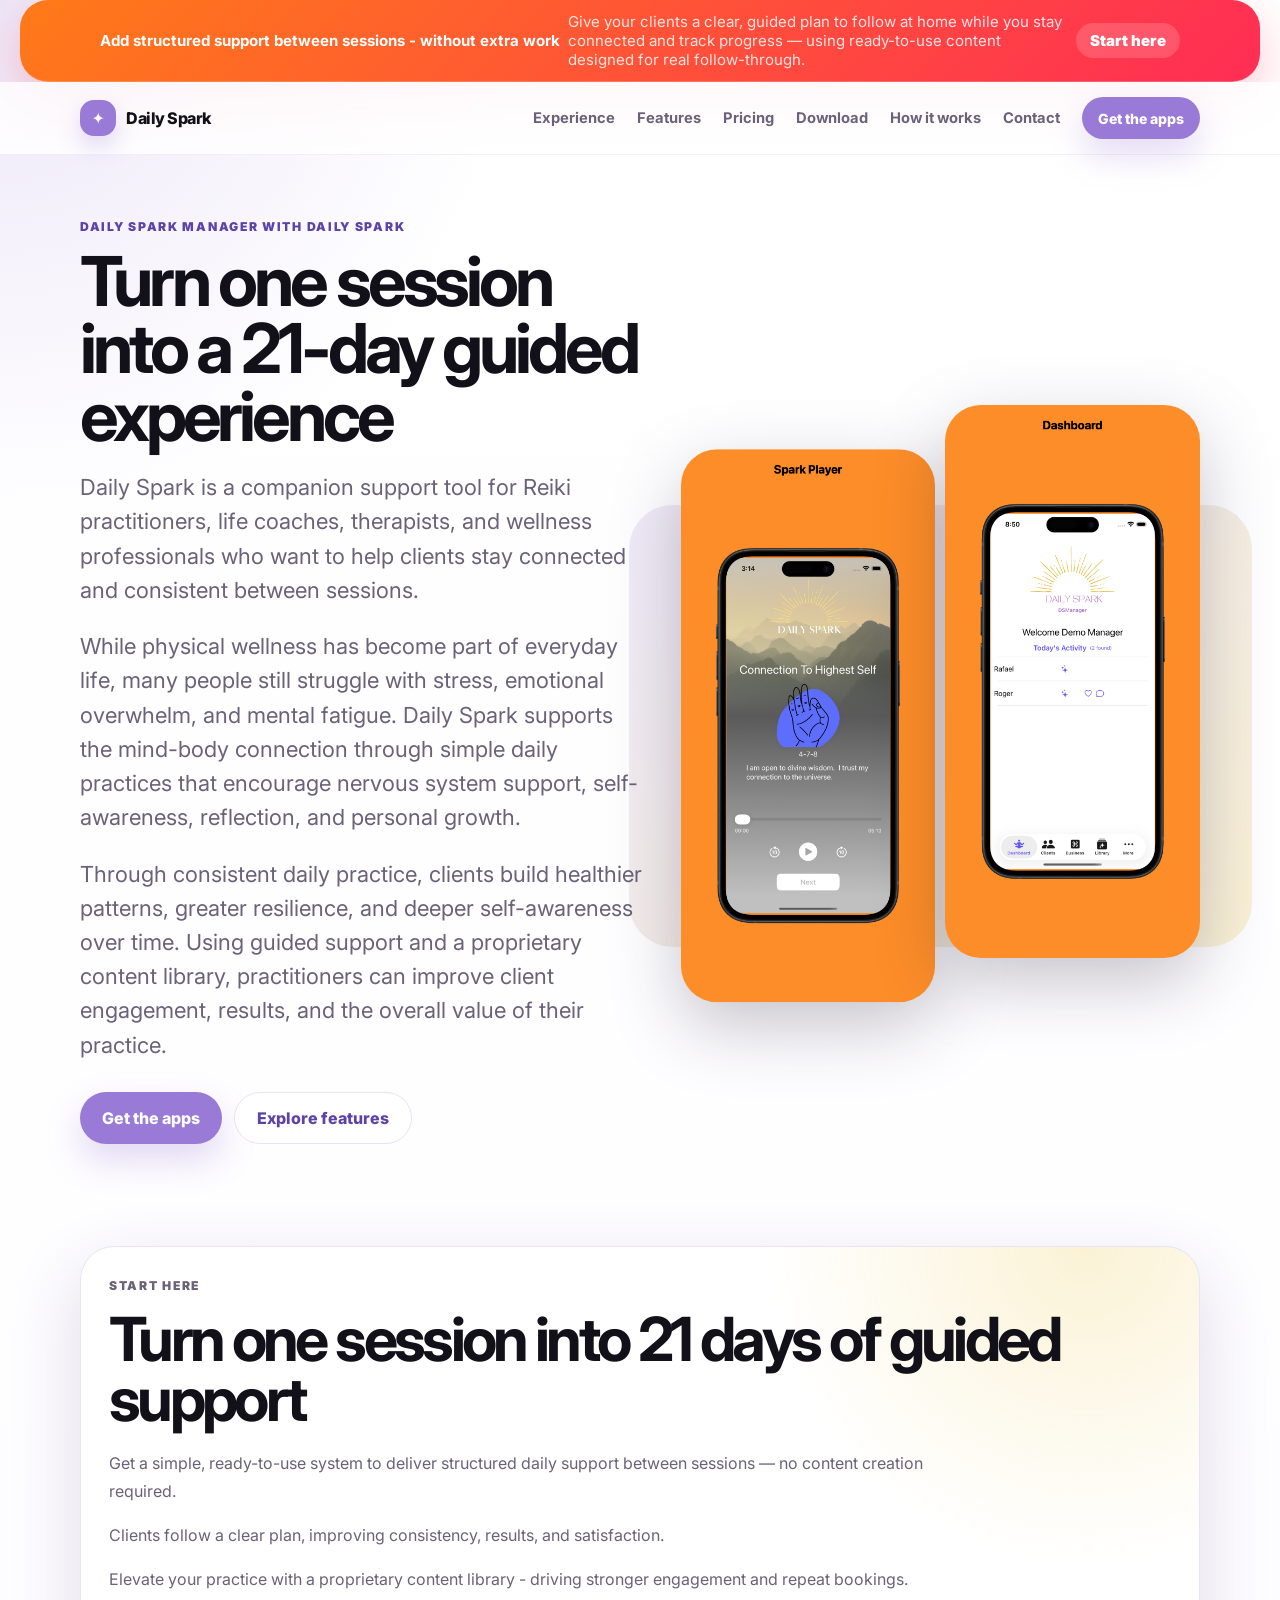
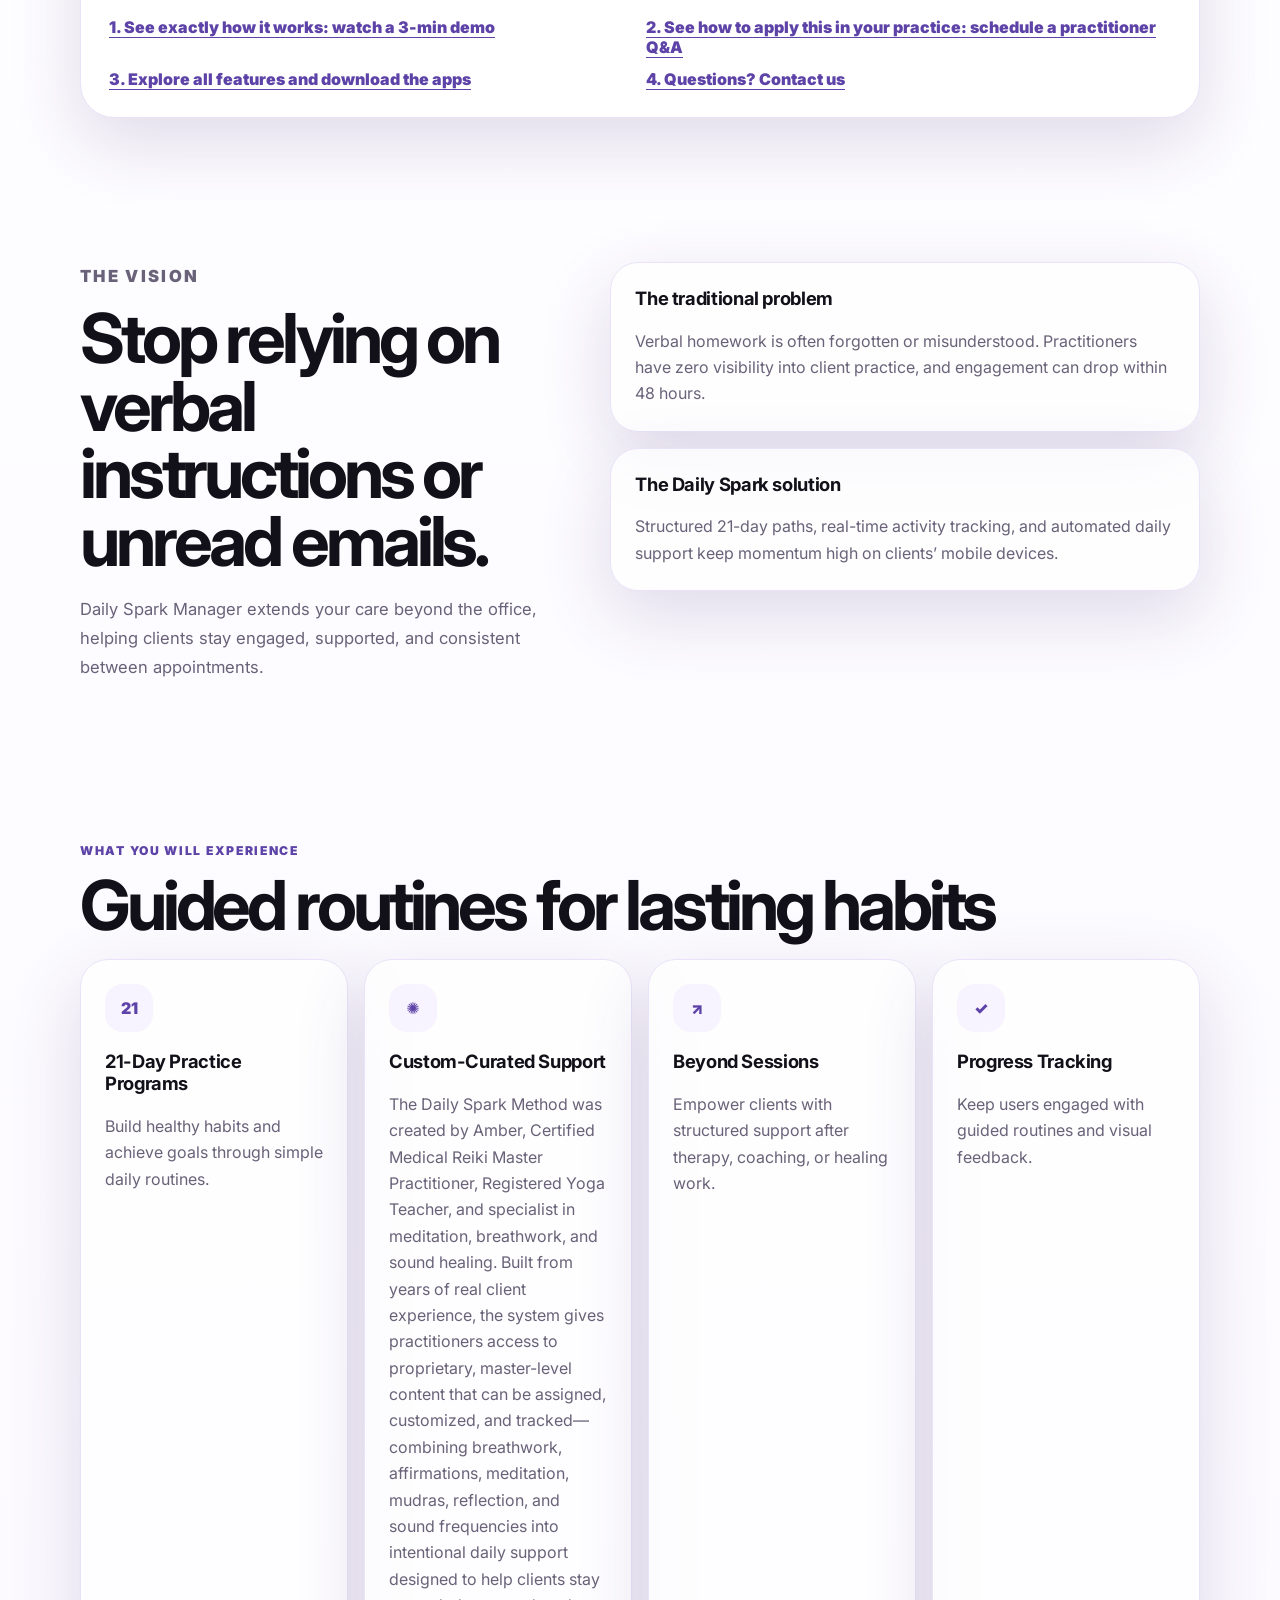
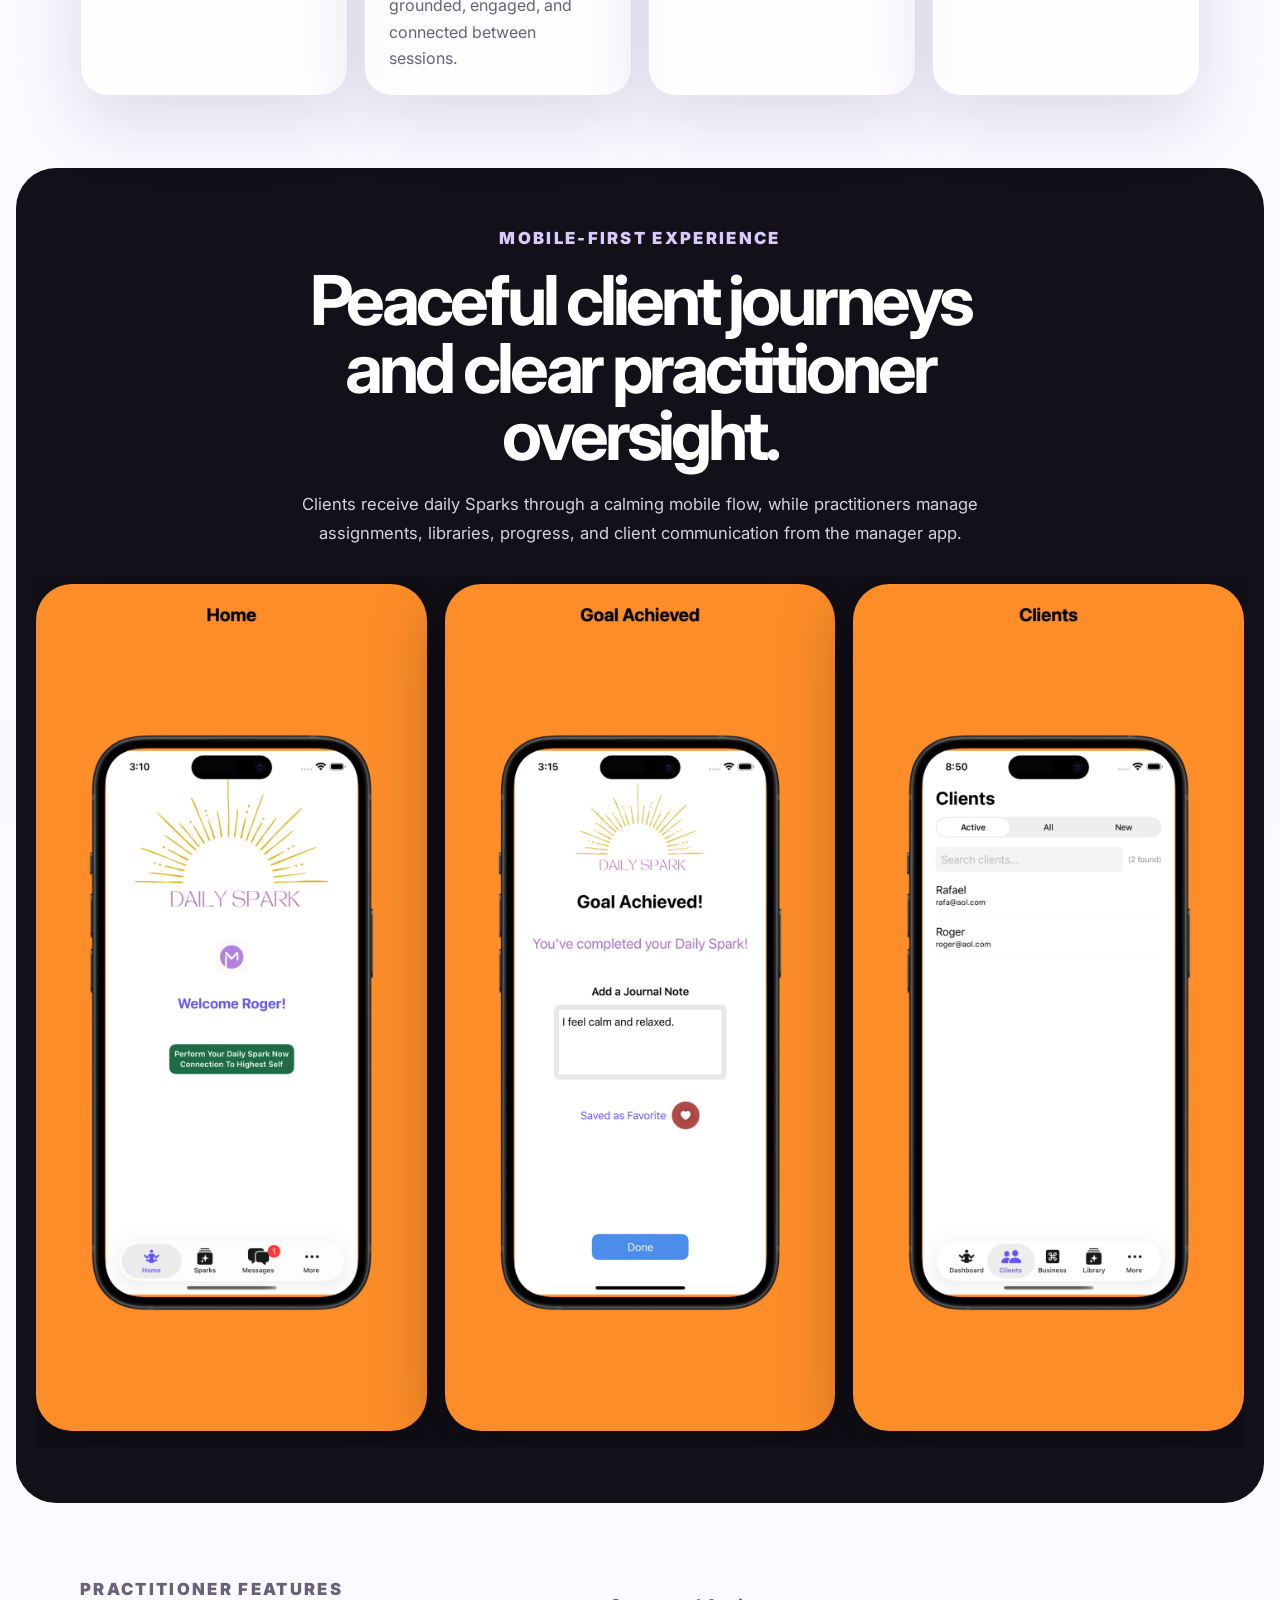
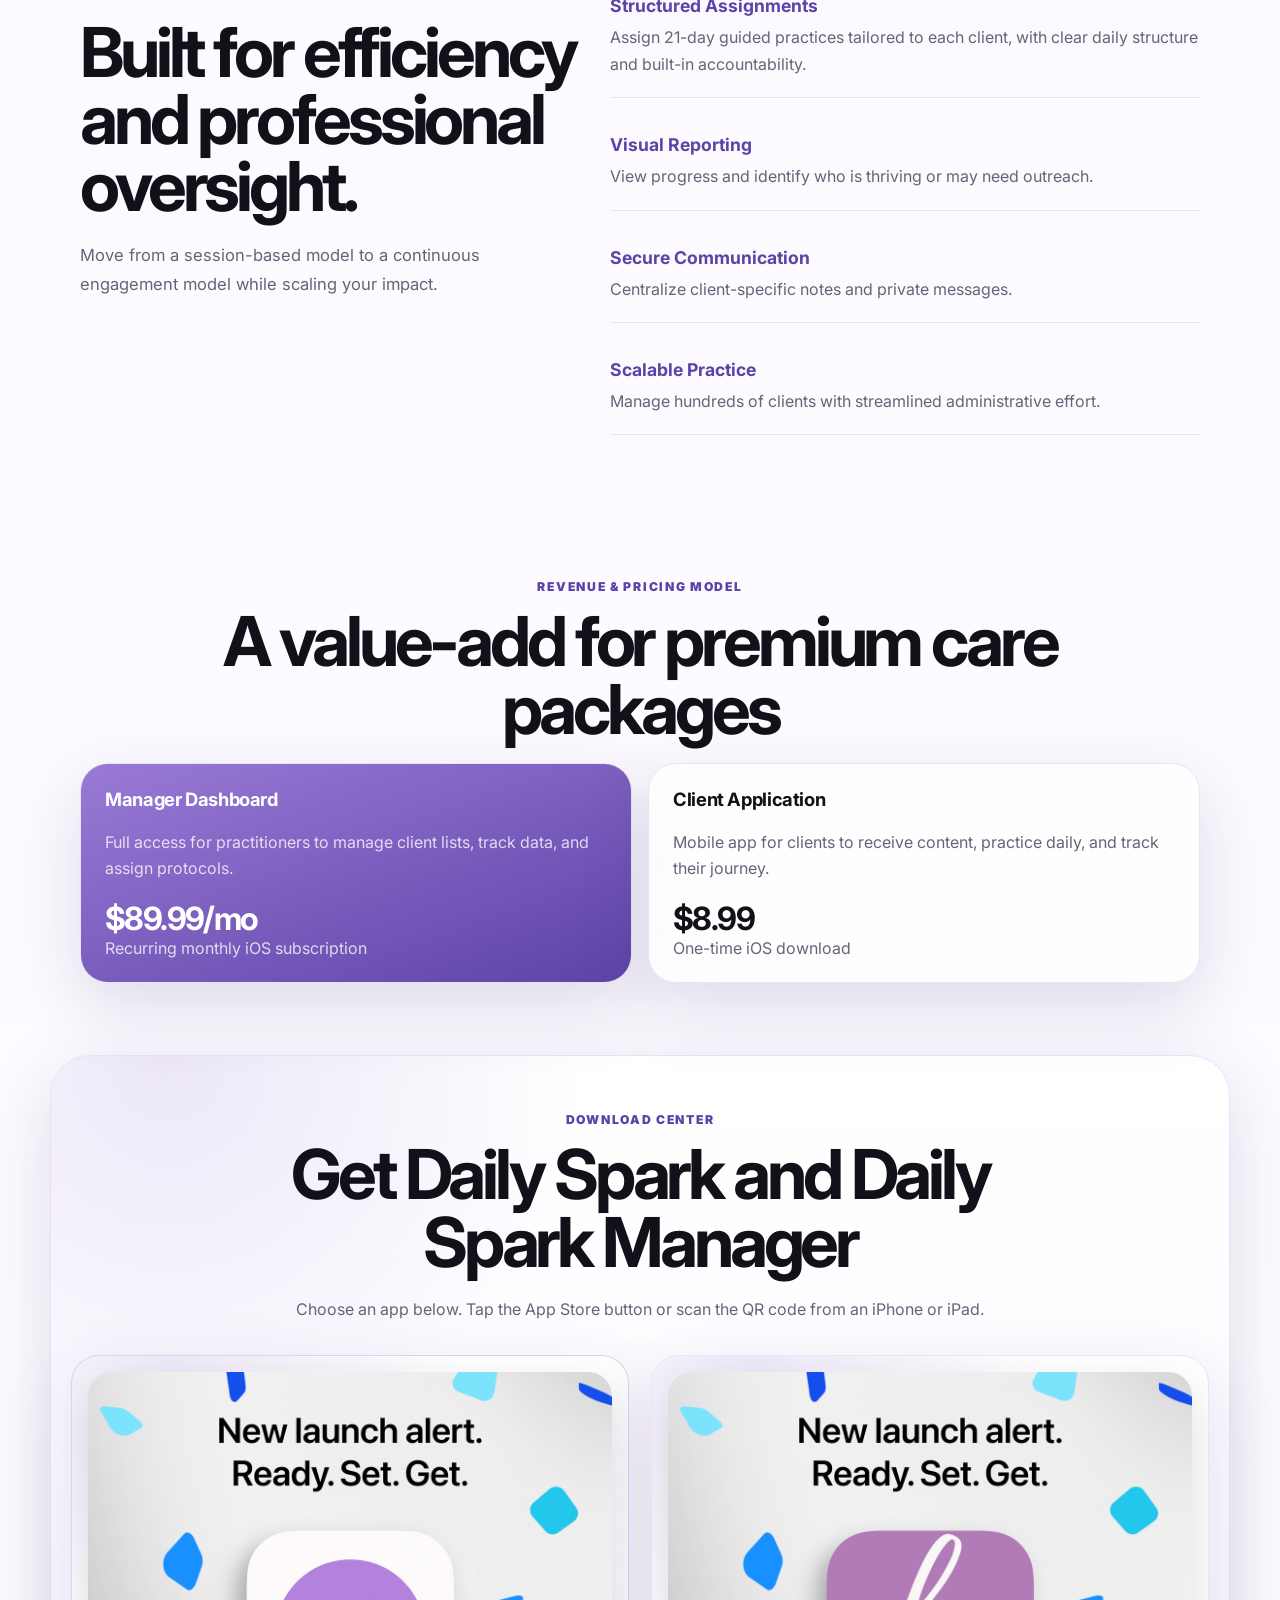
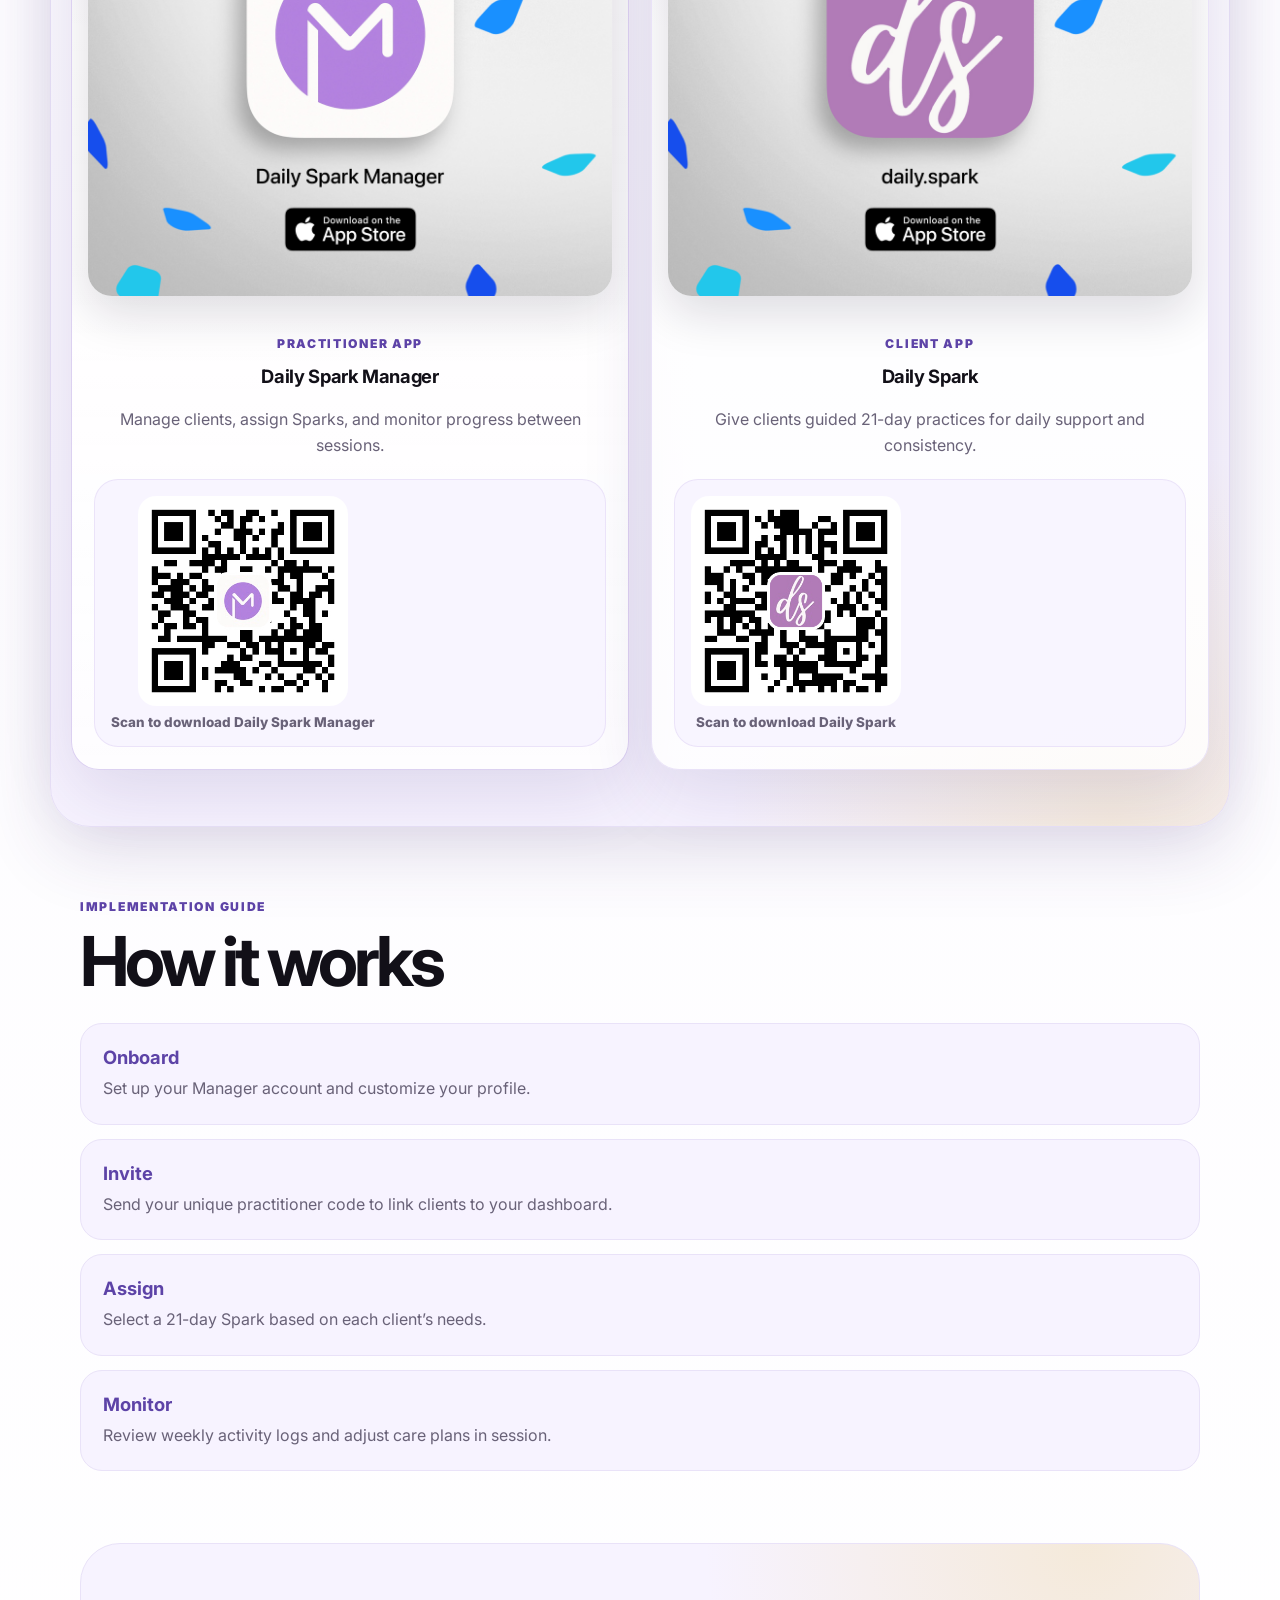
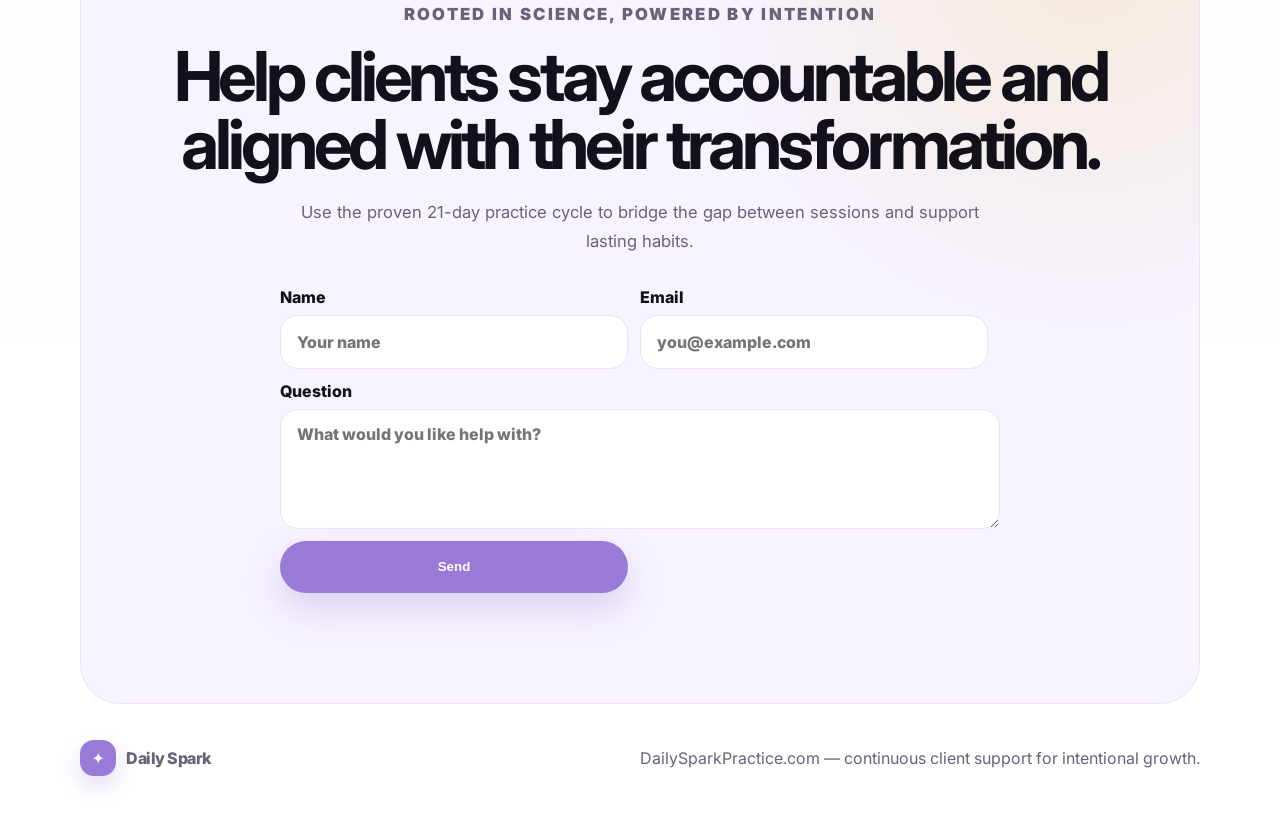
==== commit 67d8939e: "Add files via upload" ====
--- a/index.html
+++ b/index.html
@@ -77,7 +77,7 @@
         <p>Elevate your practice with a proprietary content library - driving stronger engagement and repeat bookings.</p>
         <div class="start-links" aria-label="Daily Spark Practice getting started links">
           <a  href="https://firebasestorage.googleapis.com/v0/b/dailyspark-f4dd8.firebasestorage.app/o/videos%2Fdsmanager-demo.mp4?alt=media&token=21f65a8e-a44b-440c-9970-813dde9a15a5" target="_blank" rel="noopener">1. See exactly how it works: watch a 3-min demo</a>
-          <a href="https://calendly.com/amber-dailysparkpractice/30min" target="_blank" rel="noopener">2. See how to apply this in your practice: schedule a practictioner Q&amp;A</a>
+          <a href="https://calendly.com/amber-dailysparkpractice/30min" target="_blank" rel="noopener">2. See how to apply this in your practice: schedule a practitioner Q&amp;A</a>
           <a href="https://dailysparkpractice.com/" target="_blank" rel="noopener">3. Explore all features and download the apps</a>
           <a href="#demo" data-conversion="contact_start_here_click">4. Questions? Contact us</a>
         </div>
@@ -280,7 +280,7 @@
       <p>Give your clients a clear, guided plan to follow at home while you stay connected and track progress—using ready-to-use content designed for real follow-through.</p>
       <div class="modal-actions">
         <a class="button video-link" href="https://firebasestorage.googleapis.com/v0/b/dailyspark-f4dd8.firebasestorage.app/o/videos%2Fdsmanager-demo.mp4?alt=media&token=21f65a8e-a44b-440c-9970-813dde9a15a5" target="_blank" rel="noopener">1. See exactly how it works: watch a 3-min demo</a>
-        <a href="https://calendly.com/amber-dailysparkpractice/30min" target="_blank" rel="noopener">2. See how to apply this in your practice: schedule a practictioner Q&amp;A</a>
+        <a href="https://calendly.com/amber-dailysparkpractice/30min" target="_blank" rel="noopener">2. See how to apply this in your practice: schedule a practitioner Q&amp;A</a>
         <a class="text-link" href="https://dailysparkpractice.com/" target="_blank" rel="noopener">3. Explore all features and download the apps</a>
         <a class="text-link" href="#demo" data-conversion="contact_modal_click">4. Questions? Contact us</a>
       </div>
